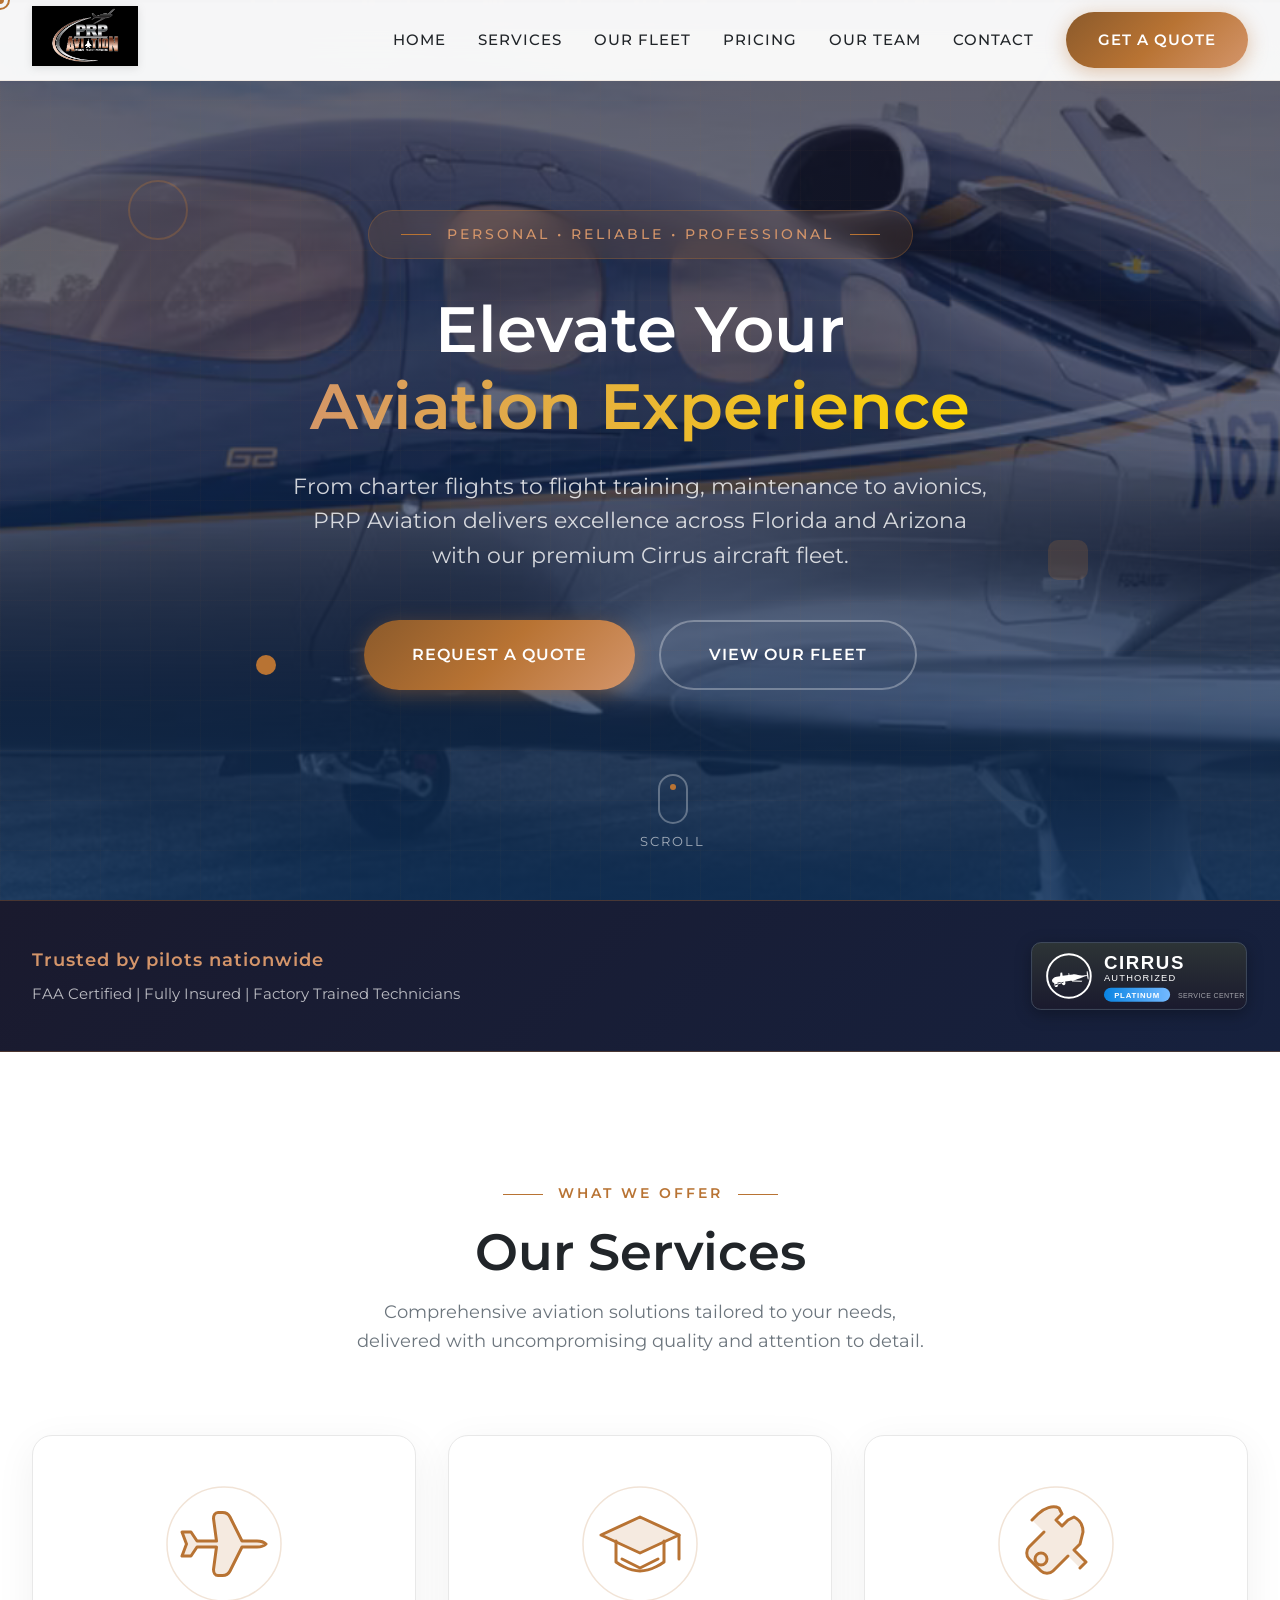
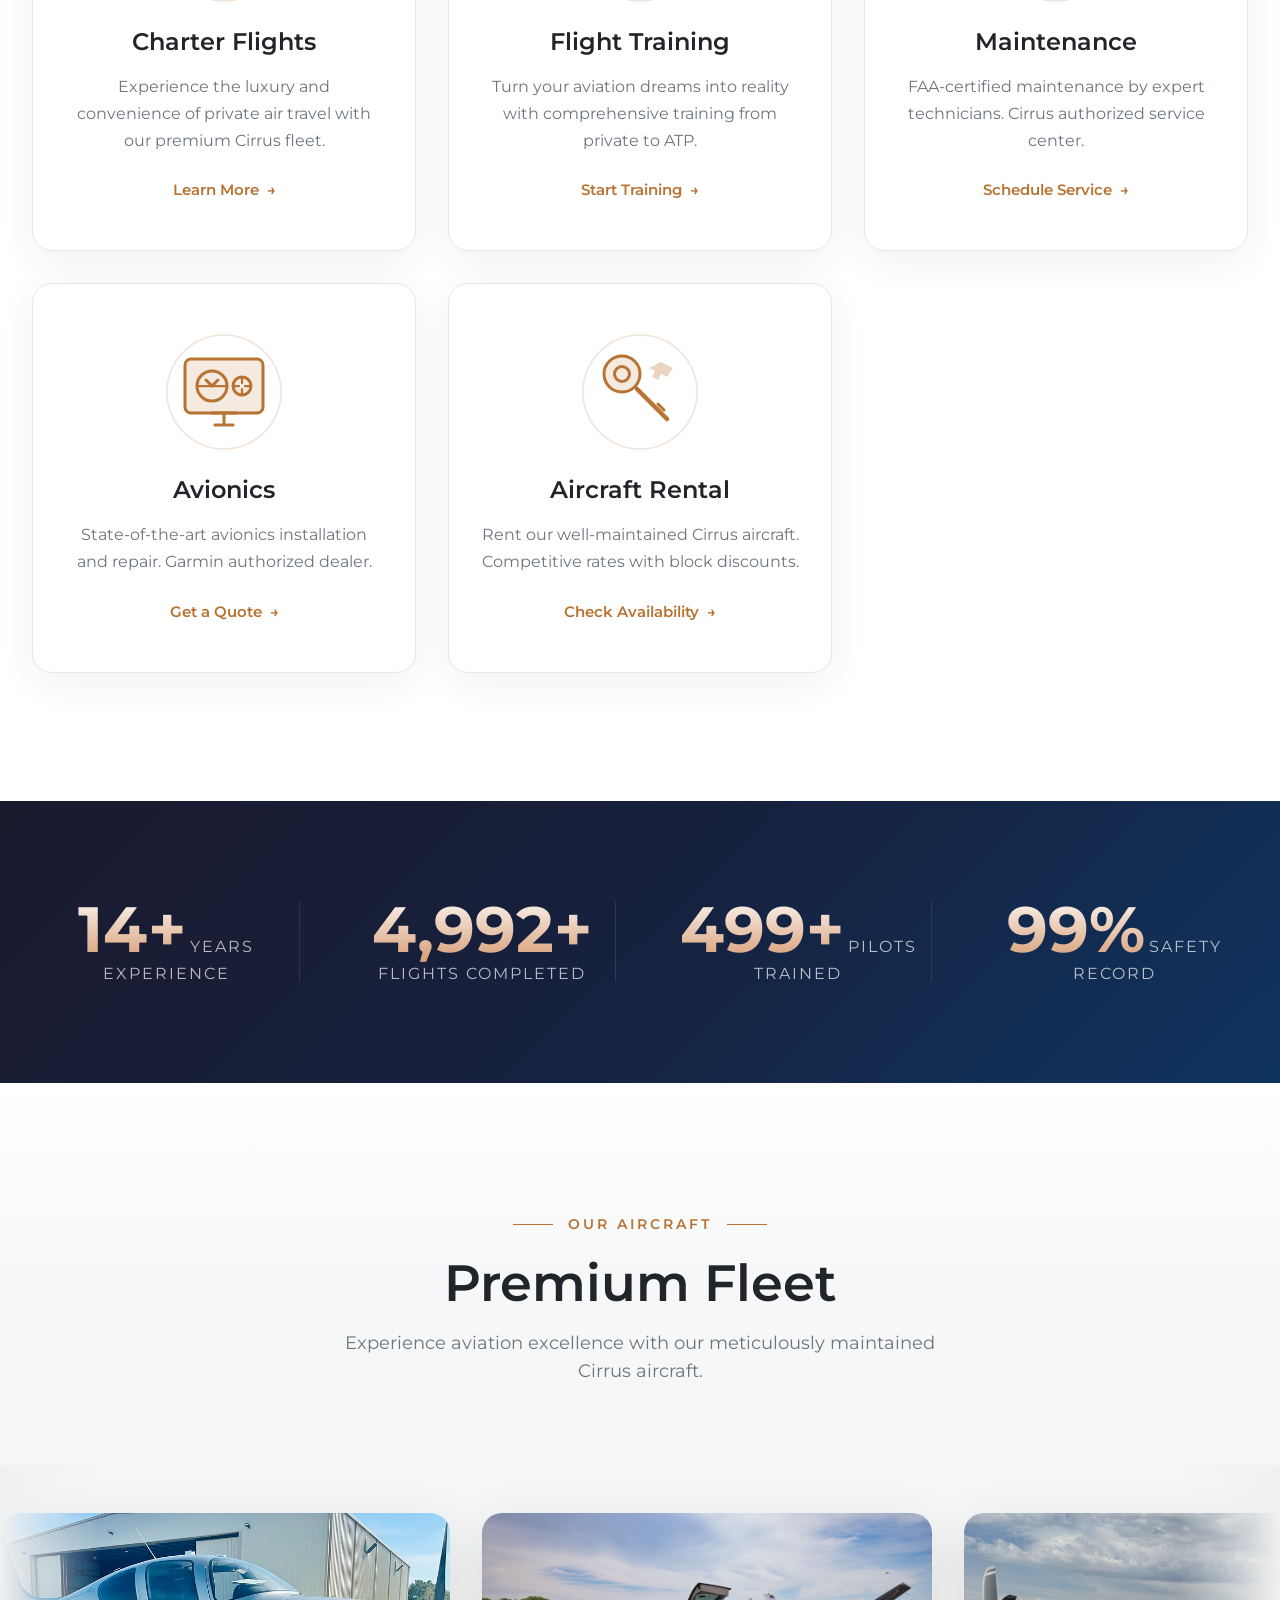
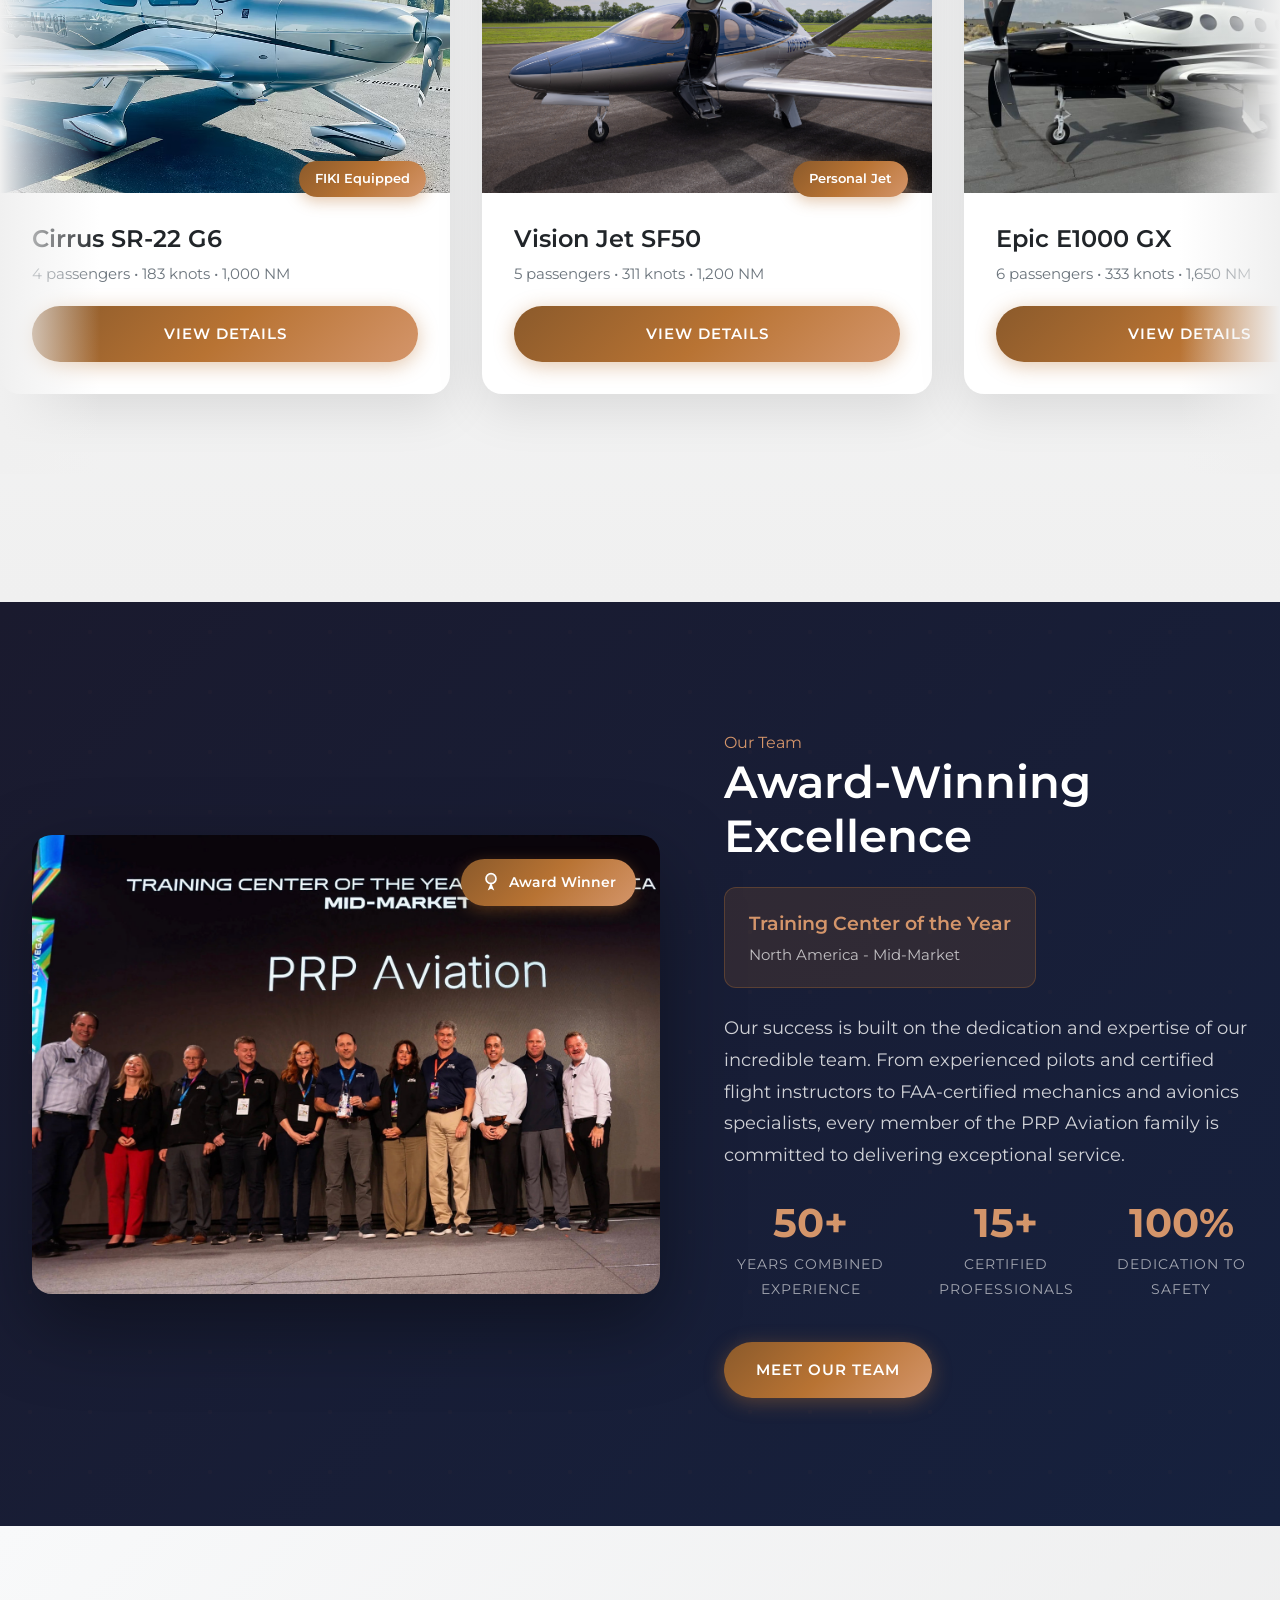
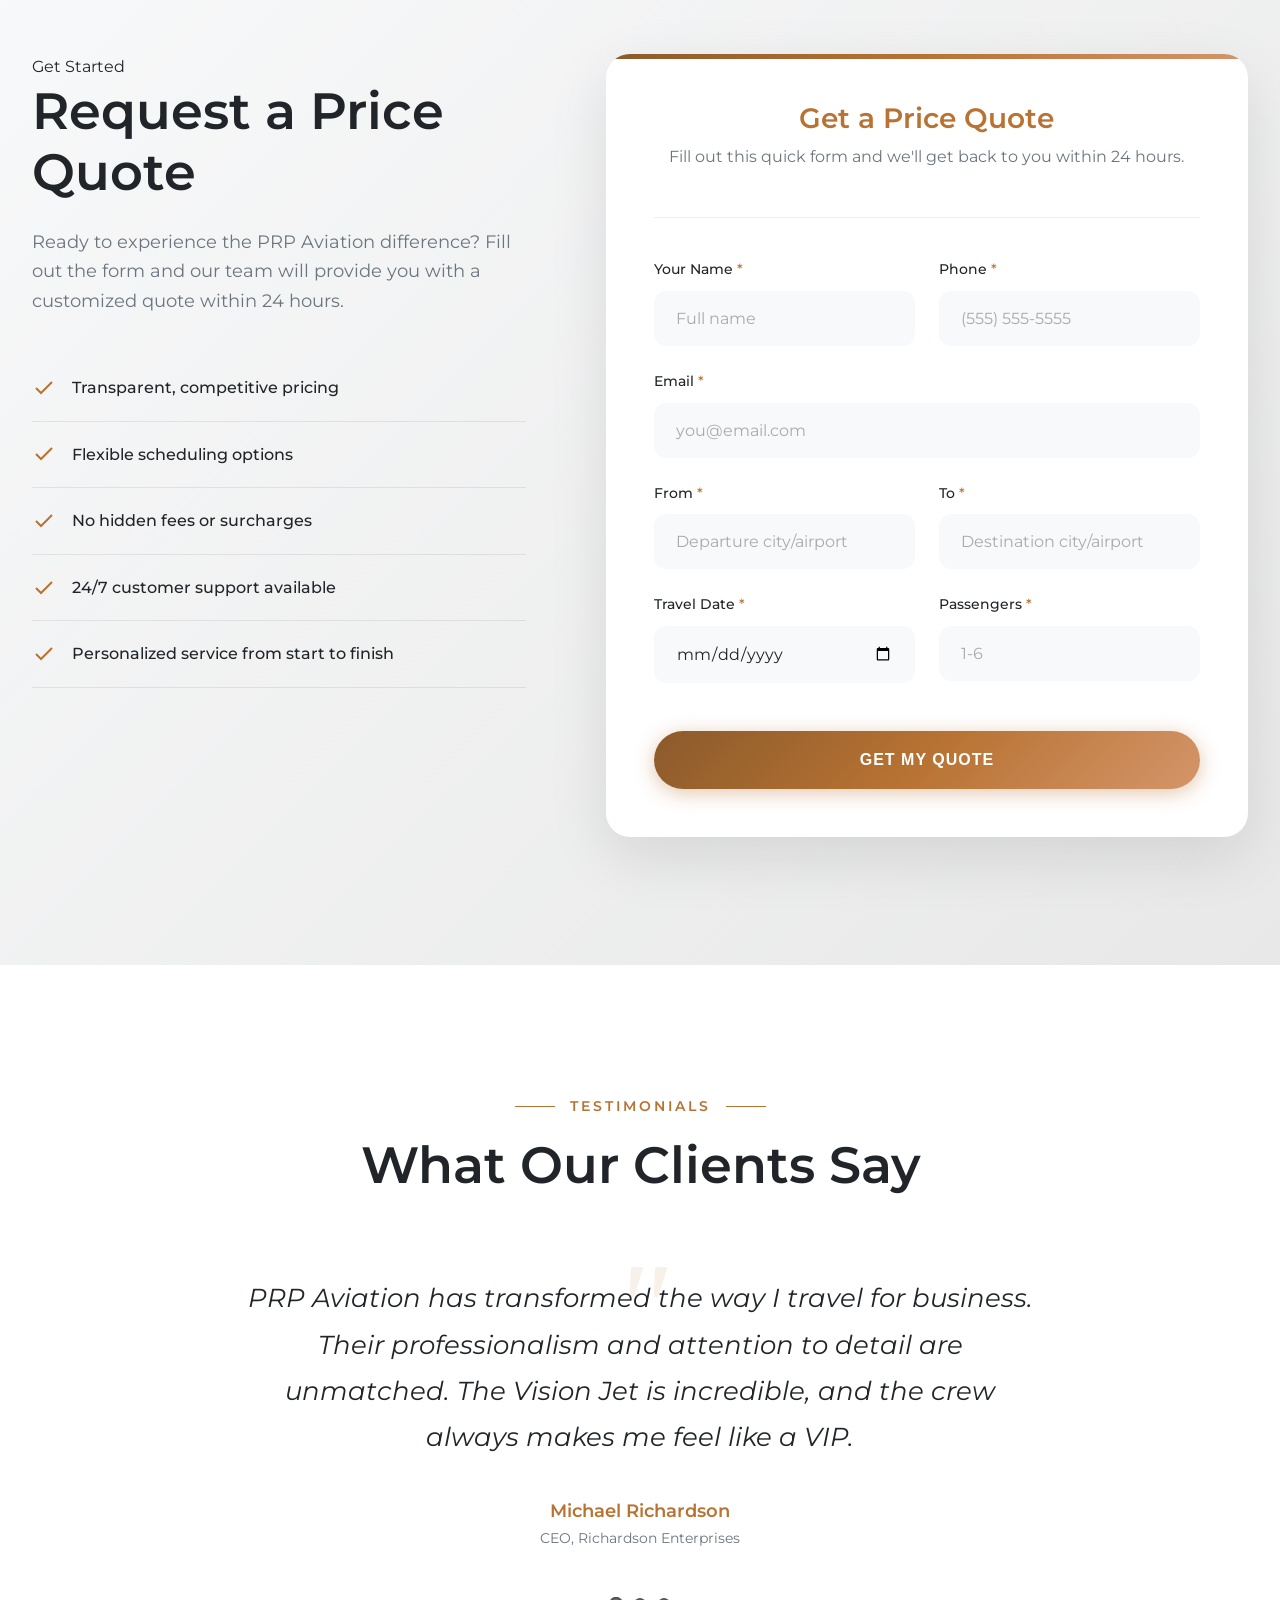
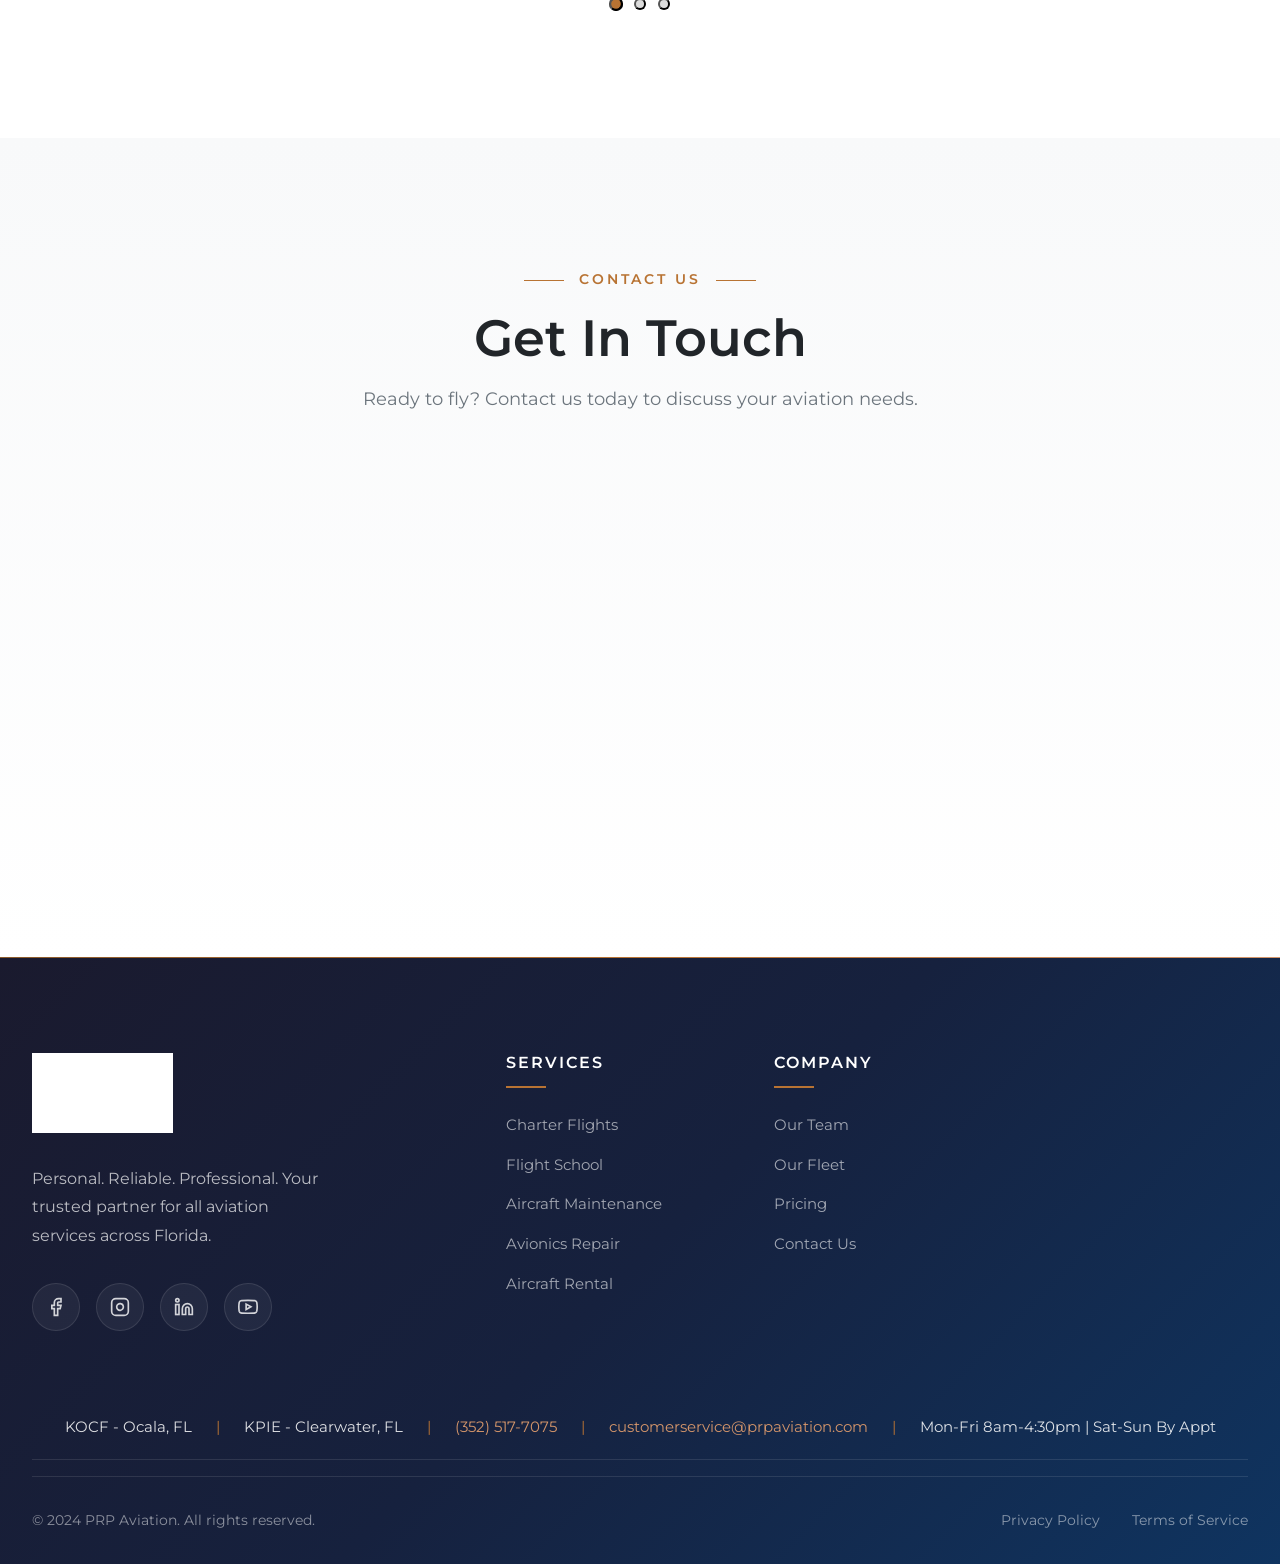
==== index.html @ d96c494c "Initial commit - PRP Aviation website Co-Authored-By: Claude Opus 4.5 <noreply@anthropic.com>" ====
<!DOCTYPE html>
<html lang="en">
<head>
    <meta charset="UTF-8">
    <meta name="viewport" content="width=device-width, initial-scale=1.0">
    <meta name="description" content="PRP Aviation - Personal, Reliable, Professional aviation services including charter flights, flight school, aircraft maintenance, avionics repair, and aircraft rental in Florida and Arizona.">
    <title>PRP Aviation | Personal. Reliable. Professional.</title>

    <!-- Google Fonts -->
    <link rel="preconnect" href="https://fonts.googleapis.com">
    <link rel="preconnect" href="https://fonts.gstatic.com" crossorigin>
    <link href="https://fonts.googleapis.com/css2?family=Montserrat:wght@300;400;500;600;700;800&display=swap" rel="stylesheet">

    <!-- Stylesheets -->
    <link rel="stylesheet" href="css/styles.css">
</head>
<body>
    <!-- Preloader -->
    <div class="preloader">
        <img src="images/prp-logo.png" alt="PRP Aviation" class="preloader-logo">
        <div class="preloader-bar"></div>
    </div>

    <!-- Navigation -->
    <nav class="navbar">
        <div class="nav-container">
            <a href="index.html" class="nav-logo">
                <img src="images/prp-logo.png" alt="PRP Aviation">
            </a>

            <ul class="nav-menu">
                <li><a href="index.html" class="nav-link">Home</a></li>
                <li class="nav-dropdown">
                    <a href="#" class="nav-link">Services</a>
                    <div class="dropdown-menu">
                        <a href="pages/charter.html">Charter Flights</a>
                        <a href="pages/flight-school.html">Flight School</a>
                        <a href="pages/maintenance.html">Aircraft Maintenance</a>
                        <a href="pages/avionics.html">Avionics Repair</a>
                        <a href="pages/rental.html">Aircraft Rental</a>
                    </div>
                </li>
                <li><a href="pages/fleet.html" class="nav-link">Our Fleet</a></li>
                <li><a href="pages/pricing.html" class="nav-link">Pricing</a></li>
                <li><a href="pages/team.html" class="nav-link">Our Team</a></li>
                <li><a href="pages/contact.html" class="nav-link">Contact</a></li>
                <li><a href="#quote" class="btn btn-primary">Get a Quote</a></li>
            </ul>

            <div class="nav-toggle">
                <span></span>
                <span></span>
                <span></span>
            </div>
        </div>
    </nav>

    <!-- Hero Section -->
    <section class="hero">
        <!-- Video Background -->
        <div class="hero-video-container">
            <video class="hero-video" autoplay muted loop playsinline poster="images/hero-poster.jpg">
                <source src="images/hero-video.mp4" type="video/mp4">
            </video>
        </div>
        <div class="hero-overlay"></div>
        <div class="hero-grid"></div>

        <!-- Floating Elements -->
        <div class="hero-float hero-float-1"></div>
        <div class="hero-float hero-float-2"></div>
        <div class="hero-float hero-float-3"></div>

        <div class="hero-content">
            <span class="hero-tagline">Personal &bull; Reliable &bull; Professional</span>
            <h1>Elevate Your<br><span>Aviation Experience</span></h1>
            <p>From charter flights to flight training, maintenance to avionics, PRP Aviation delivers excellence across Florida and Arizona with our premium Cirrus aircraft fleet.</p>
            <div class="hero-buttons">
                <a href="#quote" class="btn btn-primary btn-large btn-magnetic">Request a Quote</a>
                <a href="pages/fleet.html" class="btn btn-secondary btn-large btn-magnetic">View Our Fleet</a>
            </div>
        </div>

        <div class="scroll-indicator">
            <a href="#services">
                <span></span>
                Scroll
            </a>
        </div>
    </section>

    <!-- Credentials Bar -->
    <section class="credentials">
        <div class="container">
            <div class="credentials-content">
                <div class="credentials-text">
                    <span>Trusted by pilots nationwide</span>
                    <p>FAA Certified | Fully Insured | Factory Trained Technicians</p>
                </div>
                <div class="credentials-badges">
                    <img src="images/cirrus-authorized-platinum.svg" alt="Cirrus Authorized Platinum Service Center" class="credential-badge">
                </div>
            </div>
        </div>
    </section>

    <!-- Services Section -->
    <section class="services" id="services">
        <div class="container">
            <div class="section-header reveal">
                <span class="subtitle">What We Offer</span>
                <h2>Our Services</h2>
                <p>Comprehensive aviation solutions tailored to your needs, delivered with uncompromising quality and attention to detail.</p>
            </div>

            <div class="services-grid">
                <!-- Charter Flights -->
                <a href="pages/charter.html" class="service-card reveal">
                    <div class="service-icon-wrap">
                        <svg viewBox="0 0 80 80" fill="none" xmlns="http://www.w3.org/2000/svg">
                            <circle cx="40" cy="40" r="38" stroke="currentColor" stroke-width="1" opacity="0.2"/>
                            <path d="M62 38H52L44 22C43 20 41 19 39 19H36C34 19 33 21 33 23L35 38H22L18 32H12L15 40L12 48H18L22 42H35L33 57C33 59 34 61 36 61H39C41 61 43 60 44 58L52 42H62C66 42 68 40 68 40C68 40 66 38 62 38Z" fill="currentColor" opacity="0.15"/>
                            <path d="M62 38H52L44 22C43 20 41 19 39 19H36C34 19 33 21 33 23L35 38H22L18 32H12L15 40L12 48H18L22 42H35L33 57C33 59 34 61 36 61H39C41 61 43 60 44 58L52 42H62C66 42 68 40 68 40C68 40 66 38 62 38Z" stroke="currentColor" stroke-width="2" stroke-linecap="round" stroke-linejoin="round"/>
                        </svg>
                    </div>
                    <h3>Charter Flights</h3>
                    <p>Experience the luxury and convenience of private air travel with our premium Cirrus fleet.</p>
                    <span class="service-link">Learn More <span class="arrow">&rarr;</span></span>
                </a>

                <!-- Flight Training -->
                <a href="pages/flight-school.html" class="service-card reveal">
                    <div class="service-icon-wrap">
                        <svg viewBox="0 0 80 80" fill="none" xmlns="http://www.w3.org/2000/svg">
                            <circle cx="40" cy="40" r="38" stroke="currentColor" stroke-width="1" opacity="0.2"/>
                            <!-- Graduation cap -->
                            <path d="M40 22L14 34L40 46L66 34L40 22Z" fill="currentColor" opacity="0.15"/>
                            <path d="M40 22L14 34L40 46L66 34L40 22Z" stroke="currentColor" stroke-width="2" stroke-linejoin="round"/>
                            <path d="M24 38V52C24 52 32 58 40 58C48 58 56 52 56 52V38" stroke="currentColor" stroke-width="2" stroke-linecap="round" stroke-linejoin="round"/>
                            <path d="M66 34V50" stroke="currentColor" stroke-width="2" stroke-linecap="round"/>
                            <!-- Wings -->
                            <path d="M28 50L40 56L52 50" stroke="currentColor" stroke-width="2" stroke-linecap="round" stroke-linejoin="round"/>
                        </svg>
                    </div>
                    <h3>Flight Training</h3>
                    <p>Turn your aviation dreams into reality with comprehensive training from private to ATP.</p>
                    <span class="service-link">Start Training <span class="arrow">&rarr;</span></span>
                </a>

                <!-- Aircraft Maintenance -->
                <a href="pages/maintenance.html" class="service-card reveal">
                    <div class="service-icon-wrap">
                        <svg viewBox="0 0 80 80" fill="none" xmlns="http://www.w3.org/2000/svg">
                            <circle cx="40" cy="40" r="38" stroke="currentColor" stroke-width="1" opacity="0.2"/>
                            <!-- Wrench -->
                            <path d="M24 24L32 32M32 32L28 36L22 42C20 44 20 48 22 50L30 58C32 60 36 60 38 58L44 52L48 48L56 56L60 52L52 44L56 40L58 32C58 28 56 24 52 22L48 24L44 28L40 24L44 20L42 16C38 14 32 16 28 20L24 24Z" fill="currentColor" opacity="0.15"/>
                            <path d="M56 56L60 52L52 44L56 40L58 32C58 28 56 24 52 22L48 24L44 28L40 24L44 20L42 16C38 14 32 16 28 20L24 24" stroke="currentColor" stroke-width="2" stroke-linecap="round" stroke-linejoin="round"/>
                            <path d="M32 32L28 36L22 42C20 44 20 48 22 50L30 58C32 60 36 60 38 58L44 52L48 48" stroke="currentColor" stroke-width="2" stroke-linecap="round" stroke-linejoin="round"/>
                            <circle cx="30" cy="50" r="4" stroke="currentColor" stroke-width="2"/>
                        </svg>
                    </div>
                    <h3>Maintenance</h3>
                    <p>FAA-certified maintenance by expert technicians. Cirrus authorized service center.</p>
                    <span class="service-link">Schedule Service <span class="arrow">&rarr;</span></span>
                </a>

                <!-- Avionics -->
                <a href="pages/avionics.html" class="service-card reveal">
                    <div class="service-icon-wrap">
                        <svg viewBox="0 0 80 80" fill="none" xmlns="http://www.w3.org/2000/svg">
                            <circle cx="40" cy="40" r="38" stroke="currentColor" stroke-width="1" opacity="0.2"/>
                            <!-- Monitor/Display -->
                            <rect x="14" y="18" width="52" height="36" rx="4" fill="currentColor" opacity="0.15"/>
                            <rect x="14" y="18" width="52" height="36" rx="4" stroke="currentColor" stroke-width="2"/>
                            <!-- Screen content - attitude indicator -->
                            <circle cx="32" cy="36" r="10" stroke="currentColor" stroke-width="2"/>
                            <path d="M22 36H42" stroke="currentColor" stroke-width="1.5"/>
                            <path d="M28 32L32 36L36 32" stroke="currentColor" stroke-width="2" stroke-linecap="round" stroke-linejoin="round"/>
                            <!-- HSI -->
                            <circle cx="52" cy="36" r="6" stroke="currentColor" stroke-width="2"/>
                            <path d="M52 30V34M52 38V42M46 36H50M54 36H58" stroke="currentColor" stroke-width="1.5" stroke-linecap="round"/>
                            <!-- Stand -->
                            <path d="M32 54H48" stroke="currentColor" stroke-width="2" stroke-linecap="round"/>
                            <path d="M40 54V62H34M40 62H46" stroke="currentColor" stroke-width="2" stroke-linecap="round" stroke-linejoin="round"/>
                        </svg>
                    </div>
                    <h3>Avionics</h3>
                    <p>State-of-the-art avionics installation and repair. Garmin authorized dealer.</p>
                    <span class="service-link">Get a Quote <span class="arrow">&rarr;</span></span>
                </a>

                <!-- Aircraft Rental -->
                <a href="pages/rental.html" class="service-card reveal">
                    <div class="service-icon-wrap">
                        <svg viewBox="0 0 80 80" fill="none" xmlns="http://www.w3.org/2000/svg">
                            <circle cx="40" cy="40" r="38" stroke="currentColor" stroke-width="1" opacity="0.2"/>
                            <!-- Key -->
                            <circle cx="28" cy="28" r="12" fill="currentColor" opacity="0.15"/>
                            <circle cx="28" cy="28" r="12" stroke="currentColor" stroke-width="2"/>
                            <circle cx="28" cy="28" r="5" stroke="currentColor" stroke-width="2"/>
                            <path d="M38 38L58 58" stroke="currentColor" stroke-width="3" stroke-linecap="round"/>
                            <path d="M48 48L52 52M52 48L56 52" stroke="currentColor" stroke-width="2" stroke-linecap="round"/>
                            <!-- Small plane silhouette -->
                            <path d="M54 20L62 24L58 30L54 28L52 32L48 30L50 26L46 24L54 20Z" fill="currentColor" opacity="0.3"/>
                        </svg>
                    </div>
                    <h3>Aircraft Rental</h3>
                    <p>Rent our well-maintained Cirrus aircraft. Competitive rates with block discounts.</p>
                    <span class="service-link">Check Availability <span class="arrow">&rarr;</span></span>
                </a>
            </div>
        </div>
    </section>

    <!-- Stats Section -->
    <section class="stats">
        <div class="container">
            <div class="stats-grid">
                <div class="stat-item reveal">
                    <span class="stat-number" data-target="15" data-suffix="+">0+</span>
                    <span class="stat-label">Years Experience</span>
                </div>
                <div class="stat-item reveal">
                    <span class="stat-number" data-target="5000" data-suffix="+">0+</span>
                    <span class="stat-label">Flights Completed</span>
                </div>
                <div class="stat-item reveal">
                    <span class="stat-number" data-target="500" data-suffix="+">0+</span>
                    <span class="stat-label">Pilots Trained</span>
                </div>
                <div class="stat-item reveal">
                    <span class="stat-number" data-target="100" data-suffix="%">0%</span>
                    <span class="stat-label">Safety Record</span>
                </div>
            </div>
        </div>
    </section>

    <!-- Fleet Preview Section -->
    <section class="fleet" id="fleet-preview">
        <div class="container">
            <div class="section-header reveal">
                <span class="subtitle">Our Aircraft</span>
                <h2>Premium Fleet</h2>
                <p>Experience aviation excellence with our meticulously maintained Cirrus aircraft.</p>
            </div>
        </div>

        <!-- Rolling Fleet Carousel -->
        <div class="fleet-carousel">
            <div class="fleet-track">
                <!-- Card 1: SR-22 G6 -->
                <div class="carousel-card">
                    <img src="images/sr22-g6.png" alt="Cirrus SR-22 G6">
                    <div class="carousel-card-content">
                        <span class="carousel-badge">FIKI Equipped</span>
                        <h3>Cirrus SR-22 G6</h3>
                        <p>4 passengers • 183 knots • 1,000 NM</p>
                        <a href="pages/fleet.html#sr22" class="btn btn-primary">View Details</a>
                    </div>
                </div>

                <!-- Card 2: Vision Jet -->
                <div class="carousel-card">
                    <img src="images/vision-jet.jpg" alt="Cirrus Vision Jet SF50">
                    <div class="carousel-card-content">
                        <span class="carousel-badge">Personal Jet</span>
                        <h3>Vision Jet SF50</h3>
                        <p>5 passengers • 311 knots • 1,200 NM</p>
                        <a href="pages/fleet.html#visionjet" class="btn btn-primary">View Details</a>
                    </div>
                </div>

                <!-- Card 3: Epic E1000 -->
                <div class="carousel-card">
                    <img src="images/epic-e1000.jpg" alt="Epic E1000 GX">
                    <div class="carousel-card-content">
                        <span class="carousel-badge">Turboprop</span>
                        <h3>Epic E1000 GX</h3>
                        <p>6 passengers • 333 knots • 1,650 NM</p>
                        <a href="pages/fleet.html#epic" class="btn btn-primary">View Details</a>
                    </div>
                </div>

                <!-- Duplicates for seamless loop -->
                <div class="carousel-card">
                    <img src="images/sr22-g6.png" alt="Cirrus SR-22 G6">
                    <div class="carousel-card-content">
                        <span class="carousel-badge">FIKI Equipped</span>
                        <h3>Cirrus SR-22 G6</h3>
                        <p>4 passengers • 183 knots • 1,000 NM</p>
                        <a href="pages/fleet.html#sr22" class="btn btn-primary">View Details</a>
                    </div>
                </div>

                <div class="carousel-card">
                    <img src="images/vision-jet.jpg" alt="Cirrus Vision Jet SF50">
                    <div class="carousel-card-content">
                        <span class="carousel-badge">Personal Jet</span>
                        <h3>Vision Jet SF50</h3>
                        <p>5 passengers • 311 knots • 1,200 NM</p>
                        <a href="pages/fleet.html#visionjet" class="btn btn-primary">View Details</a>
                    </div>
                </div>

                <div class="carousel-card">
                    <img src="images/epic-e1000.jpg" alt="Epic E1000 GX">
                    <div class="carousel-card-content">
                        <span class="carousel-badge">Turboprop</span>
                        <h3>Epic E1000 GX</h3>
                        <p>6 passengers • 333 knots • 1,650 NM</p>
                        <a href="pages/fleet.html#epic" class="btn btn-primary">View Details</a>
                    </div>
                </div>
            </div>
        </div>
    </section>

    <!-- Team Section -->
    <section class="team-highlight">
        <div class="container">
            <div class="team-highlight-content">
                <div class="team-highlight-image reveal">
                    <img src="images/team-award.png" alt="PRP Aviation Team - Training Center of the Year Award">
                    <div class="award-badge">
                        <svg viewBox="0 0 24 24" fill="none" stroke="currentColor" stroke-width="2">
                            <path d="M12 15l-2 5l2-1l2 1l-2-5z"/>
                            <circle cx="12" cy="8" r="6"/>
                        </svg>
                        <span>Award Winner</span>
                    </div>
                </div>
                <div class="team-highlight-info reveal">
                    <span class="subtitle">Our Team</span>
                    <h2>Award-Winning Excellence</h2>
                    <div class="award-title">
                        <span class="award-label">Training Center of the Year</span>
                        <span class="award-region">North America - Mid-Market</span>
                    </div>
                    <p>Our success is built on the dedication and expertise of our incredible team. From experienced pilots and certified flight instructors to FAA-certified mechanics and avionics specialists, every member of the PRP Aviation family is committed to delivering exceptional service.</p>
                    <ul class="team-stats">
                        <li>
                            <strong>50+</strong>
                            <span>Years Combined Experience</span>
                        </li>
                        <li>
                            <strong>15+</strong>
                            <span>Certified Professionals</span>
                        </li>
                        <li>
                            <strong>100%</strong>
                            <span>Dedication to Safety</span>
                        </li>
                    </ul>
                    <a href="pages/team.html" class="btn btn-primary">Meet Our Team</a>
                </div>
            </div>
        </div>
    </section>

    <!-- Quote Form Section -->
    <section class="quote-section" id="quote">
        <div class="container">
            <div class="quote-container">
                <div class="quote-info reveal-left">
                    <span class="subtitle">Get Started</span>
                    <h2>Request a Price Quote</h2>
                    <p>Ready to experience the PRP Aviation difference? Fill out the form and our team will provide you with a customized quote within 24 hours.</p>

                    <ul class="quote-features">
                        <li>
                            <svg xmlns="http://www.w3.org/2000/svg" viewBox="0 0 24 24" fill="none" stroke="currentColor" stroke-width="2">
                                <polyline points="20 6 9 17 4 12"></polyline>
                            </svg>
                            Transparent, competitive pricing
                        </li>
                        <li>
                            <svg xmlns="http://www.w3.org/2000/svg" viewBox="0 0 24 24" fill="none" stroke="currentColor" stroke-width="2">
                                <polyline points="20 6 9 17 4 12"></polyline>
                            </svg>
                            Flexible scheduling options
                        </li>
                        <li>
                            <svg xmlns="http://www.w3.org/2000/svg" viewBox="0 0 24 24" fill="none" stroke="currentColor" stroke-width="2">
                                <polyline points="20 6 9 17 4 12"></polyline>
                            </svg>
                            No hidden fees or surcharges
                        </li>
                        <li>
                            <svg xmlns="http://www.w3.org/2000/svg" viewBox="0 0 24 24" fill="none" stroke="currentColor" stroke-width="2">
                                <polyline points="20 6 9 17 4 12"></polyline>
                            </svg>
                            24/7 customer support available
                        </li>
                        <li>
                            <svg xmlns="http://www.w3.org/2000/svg" viewBox="0 0 24 24" fill="none" stroke="currentColor" stroke-width="2">
                                <polyline points="20 6 9 17 4 12"></polyline>
                            </svg>
                            Personalized service from start to finish
                        </li>
                    </ul>
                </div>

                <form class="quote-form reveal-right" id="quote-form">
                    <div class="form-header">
                        <h3>Get a Price Quote</h3>
                        <p>Fill out this quick form and we'll get back to you within 24 hours.</p>
                    </div>

                    <div class="form-row">
                        <div class="form-group">
                            <label for="name">Your Name <span class="required">*</span></label>
                            <input type="text" id="name" name="name" placeholder="Full name" required>
                        </div>
                        <div class="form-group">
                            <label for="phone">Phone <span class="required">*</span></label>
                            <input type="tel" id="phone" name="phone" placeholder="(555) 555-5555" required>
                        </div>
                    </div>

                    <div class="form-group">
                        <label for="email">Email <span class="required">*</span></label>
                        <input type="email" id="email" name="email" placeholder="you@email.com" required>
                    </div>

                    <div class="form-row">
                        <div class="form-group">
                            <label for="from">From <span class="required">*</span></label>
                            <input type="text" id="from" name="from" placeholder="Departure city/airport" required>
                        </div>
                        <div class="form-group">
                            <label for="to">To <span class="required">*</span></label>
                            <input type="text" id="to" name="to" placeholder="Destination city/airport" required>
                        </div>
                    </div>

                    <div class="form-row">
                        <div class="form-group">
                            <label for="depart-date">Travel Date <span class="required">*</span></label>
                            <input type="date" id="depart-date" name="departDate" required>
                        </div>
                        <div class="form-group">
                            <label for="passengers">Passengers <span class="required">*</span></label>
                            <input type="number" id="passengers" name="passengers" min="1" max="6" placeholder="1-6" required>
                        </div>
                    </div>

                    <div class="form-submit">
                        <button type="submit" class="btn btn-primary btn-large">Get My Quote</button>
                    </div>
                </form>
            </div>
        </div>
    </section>

    <!-- Testimonials Section -->
    <section class="testimonials">
        <div class="container">
            <div class="section-header reveal">
                <span class="subtitle">Testimonials</span>
                <h2>What Our Clients Say</h2>
            </div>

            <div class="testimonial-slider reveal">
                <div class="testimonial">
                    <p class="testimonial-text">PRP Aviation has transformed the way I travel for business. Their professionalism and attention to detail are unmatched. The Vision Jet is incredible, and the crew always makes me feel like a VIP.</p>
                    <div class="testimonial-author">
                        <div class="author-info">
                            <h4>Michael Richardson</h4>
                            <span>CEO, Richardson Enterprises</span>
                        </div>
                    </div>
                </div>
                <div class="testimonial" style="display: none;">
                    <p class="testimonial-text">I completed my private pilot training with PRP and couldn't be happier. The instructors are patient, knowledgeable, and truly passionate about aviation. Highly recommend!</p>
                    <div class="testimonial-author">
                        <div class="author-info">
                            <h4>Sarah Chen</h4>
                            <span>Private Pilot</span>
                        </div>
                    </div>
                </div>
                <div class="testimonial" style="display: none;">
                    <p class="testimonial-text">The maintenance team at PRP is exceptional. They keep my SR-22 in perfect condition and are always available when I need them. Trust them completely with my aircraft.</p>
                    <div class="testimonial-author">
                        <div class="author-info">
                            <h4>David Martinez</h4>
                            <span>Aircraft Owner</span>
                        </div>
                    </div>
                </div>
            </div>
        </div>
    </section>

    <!-- Contact Section -->
    <section class="contact" id="contact">
        <div class="container">
            <div class="section-header reveal">
                <span class="subtitle">Contact Us</span>
                <h2>Get In Touch</h2>
                <p>Ready to fly? Contact us today to discuss your aviation needs.</p>
            </div>

            <div class="contact-grid">
                <div class="contact-card">
                    <div class="contact-icon">
                        <svg xmlns="http://www.w3.org/2000/svg" viewBox="0 0 24 24" fill="none" stroke="currentColor" stroke-width="2">
                            <path d="M21 10c0 7-9 13-9 13s-9-6-9-13a9 9 0 0 1 18 0z"></path>
                            <circle cx="12" cy="10" r="3"></circle>
                        </svg>
                    </div>
                    <h3>Florida - Southeast USA</h3>
                    <p>Our flagship location serving Florida and the Southeast region.</p>
                    <a href="tel:+1234567890">(123) 456-7890</a>
                </div>

                <div class="contact-card">
                    <div class="contact-icon">
                        <svg xmlns="http://www.w3.org/2000/svg" viewBox="0 0 24 24" fill="none" stroke="currentColor" stroke-width="2">
                            <path d="M21 10c0 7-9 13-9 13s-9-6-9-13a9 9 0 0 1 18 0z"></path>
                            <circle cx="12" cy="10" r="3"></circle>
                        </svg>
                    </div>
                    <h3>Arizona - Southwest USA</h3>
                    <p>Serving Arizona and the Southwest with the same excellence.</p>
                    <a href="tel:+1234567891">(123) 456-7891</a>
                </div>

                <div class="contact-card">
                    <div class="contact-icon">
                        <svg xmlns="http://www.w3.org/2000/svg" viewBox="0 0 24 24" fill="none" stroke="currentColor" stroke-width="2">
                            <path d="M4 4h16c1.1 0 2 .9 2 2v12c0 1.1-.9 2-2 2H4c-1.1 0-2-.9-2-2V6c0-1.1.9-2 2-2z"></path>
                            <polyline points="22,6 12,13 2,6"></polyline>
                        </svg>
                    </div>
                    <h3>Email Us</h3>
                    <p>Send us a message anytime.</p>
                    <a href="mailto:info@prpaviation.com">info@prpaviation.com</a>
                </div>
            </div>
        </div>
    </section>

    <!-- Footer -->
    <footer class="footer">
        <div class="container">
            <div class="footer-grid">
                <div class="footer-brand">
                    <img src="images/prp-logo.png" alt="PRP Aviation">
                    <p>Personal. Reliable. Professional. Your trusted partner for all aviation services across Florida.</p>
                    <div class="footer-social">
                        <a href="#" aria-label="Facebook">
                            <svg xmlns="http://www.w3.org/2000/svg" viewBox="0 0 24 24" fill="none" stroke="currentColor" stroke-width="2">
                                <path d="M18 2h-3a5 5 0 0 0-5 5v3H7v4h3v8h4v-8h3l1-4h-4V7a1 1 0 0 1 1-1h3z"></path>
                            </svg>
                        </a>
                        <a href="#" aria-label="Instagram">
                            <svg xmlns="http://www.w3.org/2000/svg" viewBox="0 0 24 24" fill="none" stroke="currentColor" stroke-width="2">
                                <rect x="2" y="2" width="20" height="20" rx="5"></rect>
                                <path d="M16 11.37A4 4 0 1 1 12.63 8 4 4 0 0 1 16 11.37z"></path>
                                <line x1="17.5" y1="6.5" x2="17.51" y2="6.5"></line>
                            </svg>
                        </a>
                        <a href="#" aria-label="LinkedIn">
                            <svg xmlns="http://www.w3.org/2000/svg" viewBox="0 0 24 24" fill="none" stroke="currentColor" stroke-width="2">
                                <path d="M16 8a6 6 0 0 1 6 6v7h-4v-7a2 2 0 0 0-2-2 2 2 0 0 0-2 2v7h-4v-7a6 6 0 0 1 6-6z"></path>
                                <rect x="2" y="9" width="4" height="12"></rect>
                                <circle cx="4" cy="4" r="2"></circle>
                            </svg>
                        </a>
                        <a href="#" aria-label="YouTube">
                            <svg xmlns="http://www.w3.org/2000/svg" viewBox="0 0 24 24" fill="none" stroke="currentColor" stroke-width="2">
                                <path d="M22.54 6.42a2.78 2.78 0 0 0-1.94-2C18.88 4 12 4 12 4s-6.88 0-8.6.46a2.78 2.78 0 0 0-1.94 2A29 29 0 0 0 1 11.75a29 29 0 0 0 .46 5.33A2.78 2.78 0 0 0 3.4 19c1.72.46 8.6.46 8.6.46s6.88 0 8.6-.46a2.78 2.78 0 0 0 1.94-2 29 29 0 0 0 .46-5.25 29 29 0 0 0-.46-5.33z"></path>
                                <polygon points="9.75 15.02 15.5 11.75 9.75 8.48 9.75 15.02"></polygon>
                            </svg>
                        </a>
                    </div>
                </div>

                <div class="footer-links">
                    <h4>Services</h4>
                    <ul>
                        <li><a href="pages/charter.html">Charter Flights</a></li>
                        <li><a href="pages/flight-school.html">Flight School</a></li>
                        <li><a href="pages/maintenance.html">Aircraft Maintenance</a></li>
                        <li><a href="pages/avionics.html">Avionics Repair</a></li>
                        <li><a href="pages/rental.html">Aircraft Rental</a></li>
                    </ul>
                </div>

                <div class="footer-links">
                    <h4>Company</h4>
                    <ul>
                        <li><a href="pages/team.html">Our Team</a></li>
                        <li><a href="pages/fleet.html">Our Fleet</a></li>
                        <li><a href="pages/pricing.html">Pricing</a></li>
                        <li><a href="pages/contact.html">Contact Us</a></li>
                    </ul>
                </div>
            </div>

            <div class="footer-info-bar">
                <span>KOCF - Ocala, FL</span>
                <span class="divider">|</span>
                <span>KPIE - Clearwater, FL</span>
                <span class="divider">|</span>
                <span><a href="tel:+13525177075">(352) 517-7075</a></span>
                <span class="divider">|</span>
                <span><a href="mailto:customerservice@prpaviation.com">customerservice@prpaviation.com</a></span>
                <span class="divider">|</span>
                <span>Mon-Fri 8am-4:30pm | Sat-Sun By Appt</span>
            </div>

            <div class="footer-bottom">
                <p>&copy; 2024 PRP Aviation. All rights reserved.</p>
                <div class="footer-bottom-links">
                    <a href="#">Privacy Policy</a>
                    <a href="#">Terms of Service</a>
                </div>
            </div>
        </div>
    </footer>

    <script src="js/main.js"></script>
</body>
</html>
---- css/styles.css ----
/* PRP Aviation - Premium Animated Stylesheet */
/* Brand Colors with Dynamic Gradients */

:root {
    --black: #1a1a2e;
    --dark-blue: #16213e;
    --navy: #0f3460;
    --dark-gray: #f8f9fa;
    --silver: #495057;
    --silver-light: #212529;
    --copper: #b87333;
    --copper-light: #d4956a;
    --copper-dark: #8b5a2b;
    --gold: #ffd700;
    --white: #ffffff;
    --text-gray: #6c757d;
    --section-alt: #f4f4f4;

    /* Animated Gradients */
    --gradient-copper: linear-gradient(135deg, var(--copper-dark) 0%, var(--copper) 50%, var(--copper-light) 100%);
    --gradient-hero: linear-gradient(135deg, #1a1a2e 0%, #16213e 50%, #0f3460 100%);
    --gradient-shine: linear-gradient(90deg, transparent, rgba(255,255,255,0.4), transparent);
}

* {
    margin: 0;
    padding: 0;
    box-sizing: border-box;
}

html {
    scroll-behavior: smooth;
}

body {
    font-family: 'Montserrat', 'Segoe UI', Tahoma, Geneva, Verdana, sans-serif;
    background-color: var(--white);
    color: var(--silver-light);
    line-height: 1.6;
    overflow-x: hidden;
}

/* Scroll Progress Bar */
.scroll-progress {
    position: fixed;
    top: 0;
    left: 0;
    height: 3px;
    background: var(--gradient-copper);
    z-index: 9999;
    transition: width 0.1s ease;
}

/* Animated Background Particles */
.particles {
    position: absolute;
    top: 0;
    left: 0;
    width: 100%;
    height: 100%;
    overflow: hidden;
    z-index: 1;
}

.particle {
    position: absolute;
    width: 4px;
    height: 4px;
    background: var(--copper);
    border-radius: 50%;
    opacity: 0.3;
    animation: float-particle 15s infinite;
}

@keyframes float-particle {
    0%, 100% {
        transform: translateY(100vh) rotate(0deg);
        opacity: 0;
    }
    10% {
        opacity: 0.3;
    }
    90% {
        opacity: 0.3;
    }
    100% {
        transform: translateY(-100vh) rotate(720deg);
        opacity: 0;
    }
}

/* Preloader */
.preloader {
    position: fixed;
    top: 0;
    left: 0;
    width: 100%;
    height: 100%;
    background: var(--gradient-hero);
    z-index: 99999;
    display: flex;
    align-items: center;
    justify-content: center;
    flex-direction: column;
    transition: opacity 0.5s ease, visibility 0.5s ease;
}

.preloader.hidden {
    opacity: 0;
    visibility: hidden;
}

.preloader-logo {
    width: 150px;
    animation: pulse-logo 1.5s ease-in-out infinite;
}

.preloader-bar {
    width: 200px;
    height: 3px;
    background: rgba(255,255,255,0.2);
    border-radius: 3px;
    margin-top: 2rem;
    overflow: hidden;
}

.preloader-bar::after {
    content: '';
    display: block;
    width: 50%;
    height: 100%;
    background: var(--gradient-copper);
    animation: loading-bar 1s ease-in-out infinite;
}

@keyframes pulse-logo {
    0%, 100% { transform: scale(1); opacity: 1; }
    50% { transform: scale(1.05); opacity: 0.8; }
}

@keyframes loading-bar {
    0% { transform: translateX(-100%); }
    100% { transform: translateX(300%); }
}

/* Typography with Animations */
h1, h2, h3, h4, h5, h6 {
    font-weight: 600;
    line-height: 1.2;
    margin-bottom: 1rem;
}

h1 {
    font-size: clamp(2.5rem, 5vw, 4.5rem);
}

h2 {
    font-size: clamp(2rem, 4vw, 3.5rem);
    color: var(--silver-light);
}

h3 {
    font-size: clamp(1.5rem, 3vw, 2rem);
    color: var(--copper);
}

/* Animated Gradient Text */
.gradient-text {
    background: linear-gradient(90deg, var(--copper-dark), var(--copper), var(--gold), var(--copper), var(--copper-dark));
    background-size: 200% auto;
    -webkit-background-clip: text;
    -webkit-text-fill-color: transparent;
    background-clip: text;
    animation: gradient-shift 3s ease infinite;
}

@keyframes gradient-shift {
    0% { background-position: 0% center; }
    100% { background-position: 200% center; }
}

/* Glowing Text Effect */
.glow-text {
    text-shadow: 0 0 10px rgba(184, 115, 51, 0.5),
                 0 0 20px rgba(184, 115, 51, 0.3),
                 0 0 30px rgba(184, 115, 51, 0.2);
}

p {
    margin-bottom: 1rem;
    color: var(--text-gray);
}

a {
    color: var(--copper);
    text-decoration: none;
    transition: all 0.3s ease;
}

a:hover {
    color: var(--copper-dark);
}

.container {
    max-width: 1400px;
    margin: 0 auto;
    padding: 0 2rem;
}

/* ==================== NAVIGATION ==================== */
.navbar {
    position: fixed;
    top: 0;
    left: 0;
    right: 0;
    z-index: 1000;
    background: rgba(255, 255, 255, 0.95);
    backdrop-filter: blur(20px);
    border-bottom: 1px solid rgba(184, 115, 51, 0.1);
    transition: all 0.4s cubic-bezier(0.4, 0, 0.2, 1);
}

.navbar.scrolled {
    background: rgba(255, 255, 255, 0.98);
    box-shadow: 0 10px 40px rgba(0, 0, 0, 0.1);
    padding: 0.25rem 0;
}

.nav-container {
    max-width: 1400px;
    margin: 0 auto;
    padding: 0 2rem;
    display: flex;
    justify-content: space-between;
    align-items: center;
    height: 80px;
}

.nav-logo img {
    height: 60px;
    width: auto;
    transition: all 0.4s ease;
    filter: drop-shadow(0 2px 4px rgba(0,0,0,0.1));
}

.nav-logo:hover img {
    transform: scale(1.05) rotate(-2deg);
}

.nav-menu {
    display: flex;
    list-style: none;
    gap: 2rem;
    align-items: center;
}

.nav-link {
    color: var(--silver-light);
    font-weight: 500;
    font-size: 0.95rem;
    text-transform: uppercase;
    letter-spacing: 1px;
    padding: 0.5rem 0;
    position: relative;
    transition: all 0.3s ease;
}

.nav-link::before {
    content: '';
    position: absolute;
    bottom: 0;
    left: 50%;
    width: 0;
    height: 2px;
    background: var(--gradient-copper);
    transition: all 0.4s cubic-bezier(0.4, 0, 0.2, 1);
    transform: translateX(-50%);
}

.nav-link:hover {
    color: var(--copper);
}

.nav-link:hover::before {
    width: 100%;
}

/* Animated Dropdown */
.nav-dropdown {
    position: relative;
}

.dropdown-menu {
    position: absolute;
    top: 100%;
    left: 50%;
    transform: translateX(-50%) translateY(20px);
    background: var(--white);
    border: 1px solid rgba(184, 115, 51, 0.15);
    border-radius: 12px;
    padding: 1rem 0;
    min-width: 240px;
    opacity: 0;
    visibility: hidden;
    transition: all 0.4s cubic-bezier(0.4, 0, 0.2, 1);
    box-shadow: 0 20px 60px rgba(0, 0, 0, 0.15);
}

.nav-dropdown:hover .dropdown-menu {
    opacity: 1;
    visibility: visible;
    transform: translateX(-50%) translateY(10px);
}

.dropdown-menu a {
    display: flex;
    align-items: center;
    gap: 0.75rem;
    padding: 0.875rem 1.5rem;
    color: var(--silver-light);
    font-size: 0.9rem;
    transition: all 0.3s ease;
    position: relative;
    overflow: hidden;
}

.dropdown-menu a::before {
    content: '';
    position: absolute;
    left: 0;
    top: 0;
    height: 100%;
    width: 3px;
    background: var(--gradient-copper);
    transform: scaleY(0);
    transition: transform 0.3s ease;
}

.dropdown-menu a:hover {
    background: rgba(184, 115, 51, 0.08);
    color: var(--copper);
    padding-left: 2rem;
}

.dropdown-menu a:hover::before {
    transform: scaleY(1);
}

/* Mobile Menu Toggle */
.nav-toggle {
    display: none;
    flex-direction: column;
    cursor: pointer;
    gap: 6px;
    padding: 10px;
}

.nav-toggle span {
    width: 28px;
    height: 2px;
    background: var(--copper);
    transition: all 0.3s ease;
    transform-origin: center;
}

.nav-toggle.active span:nth-child(1) {
    transform: rotate(45deg) translate(6px, 6px);
}

.nav-toggle.active span:nth-child(2) {
    opacity: 0;
    transform: scaleX(0);
}

.nav-toggle.active span:nth-child(3) {
    transform: rotate(-45deg) translate(6px, -6px);
}

/* ==================== BUTTONS ==================== */
.btn {
    display: inline-flex;
    align-items: center;
    justify-content: center;
    gap: 0.5rem;
    padding: 1rem 2rem;
    font-weight: 600;
    font-size: 0.95rem;
    text-transform: uppercase;
    letter-spacing: 1px;
    border-radius: 50px;
    transition: all 0.4s cubic-bezier(0.4, 0, 0.2, 1);
    cursor: pointer;
    border: none;
    position: relative;
    overflow: hidden;
}

.btn::before {
    content: '';
    position: absolute;
    top: 0;
    left: -100%;
    width: 100%;
    height: 100%;
    background: var(--gradient-shine);
    transition: left 0.5s ease;
}

.btn:hover::before {
    left: 100%;
}

.btn-primary {
    background: var(--gradient-copper);
    color: var(--white);
    box-shadow: 0 4px 20px rgba(184, 115, 51, 0.4);
}

.btn-primary:hover {
    transform: translateY(-3px) scale(1.02);
    box-shadow: 0 10px 40px rgba(184, 115, 51, 0.5);
    color: var(--white);
}

.btn-secondary {
    background: transparent;
    color: var(--copper);
    border: 2px solid var(--copper);
}

.btn-secondary:hover {
    background: var(--copper);
    color: var(--white);
    transform: translateY(-3px);
}

.btn-large {
    padding: 1.25rem 3rem;
    font-size: 1rem;
}

/* Magnetic Button Effect */
.btn-magnetic {
    transition: transform 0.3s ease;
}

/* ==================== HERO SECTION ==================== */
.hero {
    position: relative;
    height: 100vh;
    min-height: 800px;
    display: flex;
    align-items: center;
    justify-content: center;
    overflow: hidden;
    background: var(--gradient-hero);
}

.hero-video-container {
    position: absolute;
    top: 0;
    left: 0;
    width: 100%;
    height: 100%;
    z-index: 0;
}

.hero-video {
    position: absolute;
    top: 50%;
    left: 50%;
    min-width: 100%;
    min-height: 100%;
    width: auto;
    height: auto;
    transform: translate(-50%, -50%);
    object-fit: cover;
}

.hero-overlay {
    position: absolute;
    top: 0;
    left: 0;
    width: 100%;
    height: 100%;
    background: linear-gradient(
        180deg,
        rgba(26, 26, 46, 0.7) 0%,
        rgba(22, 33, 62, 0.6) 50%,
        rgba(15, 52, 96, 0.8) 100%
    );
    z-index: 1;
}

/* Animated Grid Overlay */
.hero-grid {
    position: absolute;
    top: 0;
    left: 0;
    width: 100%;
    height: 100%;
    background-image:
        linear-gradient(rgba(184, 115, 51, 0.03) 1px, transparent 1px),
        linear-gradient(90deg, rgba(184, 115, 51, 0.03) 1px, transparent 1px);
    background-size: 50px 50px;
    z-index: 2;
    animation: grid-move 20s linear infinite;
}

@keyframes grid-move {
    0% { transform: perspective(500px) rotateX(60deg) translateY(0); }
    100% { transform: perspective(500px) rotateX(60deg) translateY(50px); }
}

.hero-content {
    position: relative;
    z-index: 10;
    text-align: center;
    max-width: 1000px;
    padding: 0 2rem;
}

.hero-tagline {
    display: inline-flex;
    align-items: center;
    gap: 1rem;
    padding: 0.75rem 2rem;
    background: rgba(184, 115, 51, 0.15);
    border: 1px solid rgba(184, 115, 51, 0.3);
    border-radius: 50px;
    color: var(--copper-light);
    font-size: 0.9rem;
    font-weight: 500;
    letter-spacing: 3px;
    text-transform: uppercase;
    margin-bottom: 2rem;
    backdrop-filter: blur(10px);
    animation: fade-in-up 1s ease forwards;
    animation-delay: 0.2s;
    opacity: 0;
}

.hero-tagline::before,
.hero-tagline::after {
    content: '';
    width: 30px;
    height: 1px;
    background: var(--copper);
}

.hero h1 {
    color: var(--white);
    margin-bottom: 1.5rem;
    animation: fade-in-up 1s ease forwards;
    animation-delay: 0.4s;
    opacity: 0;
}

.hero h1 span {
    display: block;
    background: linear-gradient(90deg, var(--copper-light), var(--gold), var(--copper-light));
    background-size: 200% auto;
    -webkit-background-clip: text;
    -webkit-text-fill-color: transparent;
    background-clip: text;
    animation: gradient-shift 3s ease infinite;
}

.hero p {
    font-size: 1.35rem;
    color: rgba(255, 255, 255, 0.8);
    margin-bottom: 3rem;
    max-width: 700px;
    margin-left: auto;
    margin-right: auto;
    animation: fade-in-up 1s ease forwards;
    animation-delay: 0.6s;
    opacity: 0;
}

.hero-buttons {
    display: flex;
    gap: 1.5rem;
    justify-content: center;
    flex-wrap: wrap;
    animation: fade-in-up 1s ease forwards;
    animation-delay: 0.8s;
    opacity: 0;
}

.hero-buttons .btn-secondary {
    border-color: rgba(255,255,255,0.3);
    color: var(--white);
}

.hero-buttons .btn-secondary:hover {
    background: var(--white);
    color: var(--copper);
    border-color: var(--white);
}

/* Floating Elements */
.hero-float {
    position: absolute;
    z-index: 5;
    animation: float 6s ease-in-out infinite;
}

.hero-float-1 {
    top: 20%;
    left: 10%;
    width: 60px;
    height: 60px;
    border: 2px solid rgba(184, 115, 51, 0.3);
    border-radius: 50%;
    animation-delay: 0s;
}

.hero-float-2 {
    top: 60%;
    right: 15%;
    width: 40px;
    height: 40px;
    background: rgba(184, 115, 51, 0.2);
    border-radius: 10px;
    animation-delay: 2s;
}

.hero-float-3 {
    bottom: 25%;
    left: 20%;
    width: 20px;
    height: 20px;
    background: var(--copper);
    border-radius: 50%;
    animation-delay: 4s;
}

@keyframes float {
    0%, 100% { transform: translateY(0) rotate(0deg); }
    50% { transform: translateY(-30px) rotate(10deg); }
}

/* Scroll Indicator */
.scroll-indicator {
    position: absolute;
    bottom: 3rem;
    left: 50%;
    transform: translateX(-50%);
    z-index: 10;
    animation: fade-in-up 1s ease forwards;
    animation-delay: 1s;
    opacity: 0;
}

.scroll-indicator a {
    display: flex;
    flex-direction: column;
    align-items: center;
    gap: 0.5rem;
    color: rgba(255,255,255,0.6);
    font-size: 0.8rem;
    letter-spacing: 2px;
    text-transform: uppercase;
}

.scroll-indicator span {
    display: block;
    width: 30px;
    height: 50px;
    border: 2px solid rgba(255,255,255,0.3);
    border-radius: 25px;
    position: relative;
}

.scroll-indicator span::before {
    content: '';
    position: absolute;
    top: 8px;
    left: 50%;
    transform: translateX(-50%);
    width: 6px;
    height: 6px;
    background: var(--copper);
    border-radius: 50%;
    animation: scroll-down 2s ease-in-out infinite;
}

@keyframes scroll-down {
    0% { top: 8px; opacity: 1; }
    100% { top: 32px; opacity: 0; }
}

@keyframes fade-in-up {
    from {
        opacity: 0;
        transform: translateY(40px);
    }
    to {
        opacity: 1;
        transform: translateY(0);
    }
}

/* ==================== SERVICES SECTION ==================== */
.services {
    padding: 8rem 0;
    background: var(--white);
    position: relative;
}

.section-header {
    text-align: center;
    margin-bottom: 5rem;
}

.section-header .subtitle {
    display: inline-block;
    color: var(--copper);
    font-size: 0.9rem;
    font-weight: 600;
    letter-spacing: 3px;
    text-transform: uppercase;
    margin-bottom: 1rem;
    position: relative;
}

.section-header .subtitle::before,
.section-header .subtitle::after {
    content: '';
    position: absolute;
    top: 50%;
    width: 40px;
    height: 1px;
    background: var(--copper);
}

.section-header .subtitle::before {
    right: calc(100% + 15px);
}

.section-header .subtitle::after {
    left: calc(100% + 15px);
}

.section-header p {
    max-width: 600px;
    margin: 0 auto;
    font-size: 1.1rem;
}

/* ==================== CREDENTIALS BAR ==================== */
.credentials {
    padding: 2.5rem 0;
    background: linear-gradient(135deg, #1a1a2e 0%, #16213e 100%);
    border-top: 1px solid rgba(184, 115, 51, 0.3);
    border-bottom: 1px solid rgba(184, 115, 51, 0.3);
}

.credentials-content {
    display: flex;
    align-items: center;
    justify-content: space-between;
    gap: 3rem;
    flex-wrap: wrap;
}

.credentials-text {
    flex: 1;
    min-width: 280px;
}

.credentials-text span {
    display: block;
    color: var(--copper-light);
    font-size: 1.1rem;
    font-weight: 600;
    letter-spacing: 1px;
    margin-bottom: 0.5rem;
}

.credentials-text p {
    color: rgba(255, 255, 255, 0.7);
    font-size: 0.95rem;
    margin: 0;
}

.credentials-badges {
    display: flex;
    align-items: center;
    gap: 2rem;
    flex-wrap: wrap;
}

.credential-badge {
    height: 70px;
    width: auto;
    transition: transform 0.3s ease, filter 0.3s ease;
    filter: drop-shadow(0 4px 8px rgba(0, 0, 0, 0.3));
}

.credential-badge:hover {
    transform: scale(1.05);
    filter: drop-shadow(0 6px 12px rgba(184, 115, 51, 0.3));
}

@media (max-width: 768px) {
    .credentials-content {
        flex-direction: column;
        text-align: center;
        gap: 1.5rem;
    }

    .credentials-badges {
        justify-content: center;
    }

    .credential-badge {
        height: 60px;
    }
}

.services-grid {
    display: grid;
    grid-template-columns: repeat(auto-fit, minmax(320px, 1fr));
    gap: 2rem;
}

/* Simple Service Cards */
.service-card {
    display: flex;
    flex-direction: column;
    align-items: center;
    text-align: center;
    padding: 3rem 2rem;
    background: var(--white);
    border: 1px solid #e8e8e8;
    border-radius: 20px;
    box-shadow: 0 10px 40px rgba(0,0,0,0.06);
    transition: all 0.4s cubic-bezier(0.4, 0, 0.2, 1);
    text-decoration: none;
    position: relative;
    overflow: hidden;
}

.service-card::before {
    content: '';
    position: absolute;
    top: 0;
    left: 0;
    right: 0;
    height: 4px;
    background: var(--gradient-copper);
    transform: scaleX(0);
    transition: transform 0.4s ease;
}

.service-card:hover {
    transform: translateY(-10px);
    box-shadow: 0 20px 60px rgba(184, 115, 51, 0.15);
    border-color: var(--copper);
}

.service-card:hover::before {
    transform: scaleX(1);
}

.service-icon-wrap {
    width: 120px;
    height: 120px;
    margin-bottom: 1.5rem;
    display: flex;
    align-items: center;
    justify-content: center;
    position: relative;
}

.service-icon-wrap svg {
    width: 100%;
    height: 100%;
    color: var(--copper);
    transition: all 0.4s ease;
}

.service-card:hover .service-icon-wrap svg {
    transform: scale(1.1);
    color: var(--copper-dark);
}

.service-card h3 {
    font-size: 1.5rem;
    margin-bottom: 1rem;
    color: var(--silver-light);
    transition: color 0.3s ease;
}

.service-card:hover h3 {
    color: var(--copper);
}

.service-card p {
    color: var(--text-gray);
    line-height: 1.7;
    margin-bottom: 1.5rem;
    flex-grow: 1;
}

.service-link {
    display: inline-flex;
    align-items: center;
    gap: 0.5rem;
    color: var(--copper);
    font-weight: 600;
    font-size: 0.95rem;
    transition: all 0.3s ease;
}

.service-link .arrow {
    transition: transform 0.3s ease;
}

.service-card:hover .service-link {
    color: var(--copper-dark);
}

.service-card:hover .service-link .arrow {
    transform: translateX(5px);
}

/* ==================== FLEET SECTION ==================== */
.fleet {
    padding: 8rem 0;
    background: linear-gradient(180deg, #f8f9fa 0%, #f0f0f0 100%);
    position: relative;
    overflow: hidden;
}

.fleet::before {
    content: '';
    position: absolute;
    top: 0;
    left: 0;
    right: 0;
    height: 200px;
    background: linear-gradient(180deg, var(--white) 0%, transparent 100%);
    z-index: 1;
}

.fleet .container {
    position: relative;
    z-index: 2;
}

.fleet-grid {
    display: grid;
    grid-template-columns: repeat(auto-fit, minmax(400px, 1fr));
    gap: 3rem;
}

/* Rolling Fleet Carousel */
.fleet-carousel {
    width: 100%;
    overflow: hidden;
    padding: 2rem 0 4rem;
    position: relative;
}

.fleet-carousel::before,
.fleet-carousel::after {
    content: '';
    position: absolute;
    top: 0;
    bottom: 0;
    width: 100px;
    z-index: 10;
    pointer-events: none;
}

.fleet-carousel::before {
    left: 0;
    background: linear-gradient(to right, rgba(240,240,240,1) 0%, transparent 100%);
}

.fleet-carousel::after {
    right: 0;
    background: linear-gradient(to left, rgba(240,240,240,1) 0%, transparent 100%);
}

.fleet-track {
    display: flex;
    gap: 2rem;
    animation: scroll-fleet 20s linear infinite;
    width: max-content;
    padding: 1rem 0;
}

.fleet-track:hover {
    animation-play-state: paused;
}

@keyframes scroll-fleet {
    0% {
        transform: translateX(0);
    }
    100% {
        transform: translateX(-50%);
    }
}

/* Carousel Cards */
.carousel-card {
    flex: 0 0 450px;
    min-width: 450px;
    background: var(--white);
    border-radius: 20px;
    overflow: hidden;
    box-shadow: 0 15px 50px rgba(0,0,0,0.1);
    transition: all 0.4s ease;
    position: relative;
}

.carousel-card:hover {
    transform: translateY(-10px) scale(1.02);
    box-shadow: 0 25px 70px rgba(0,0,0,0.15);
}

.carousel-card img {
    width: 100%;
    height: 280px;
    object-fit: cover;
    transition: transform 0.6s ease;
}

.carousel-card:hover img {
    transform: scale(1.1);
}

.carousel-card-content {
    padding: 1.5rem 2rem 2rem;
    position: relative;
}

.carousel-badge {
    position: absolute;
    top: -2.5rem;
    right: 1.5rem;
    background: var(--gradient-copper);
    color: white;
    padding: 0.5rem 1rem;
    border-radius: 50px;
    font-size: 0.8rem;
    font-weight: 600;
    box-shadow: 0 4px 15px rgba(184, 115, 51, 0.4);
}

.carousel-card h3 {
    font-size: 1.5rem;
    color: var(--silver-light);
    margin-bottom: 0.5rem;
}

.carousel-card p {
    color: var(--text-gray);
    font-size: 0.95rem;
    margin-bottom: 1.25rem;
}

.carousel-card .btn {
    width: 100%;
    text-align: center;
}

/* Premium Aircraft Cards */
.aircraft-card {
    background: var(--white);
    border-radius: 24px;
    overflow: hidden;
    transition: all 0.5s cubic-bezier(0.4, 0, 0.2, 1);
    box-shadow: 0 10px 40px rgba(0,0,0,0.08);
    position: relative;
}

.aircraft-card::before {
    content: '';
    position: absolute;
    top: 0;
    left: 0;
    right: 0;
    bottom: 0;
    border-radius: 24px;
    padding: 2px;
    background: var(--gradient-copper);
    -webkit-mask: linear-gradient(#fff 0 0) content-box, linear-gradient(#fff 0 0);
    mask: linear-gradient(#fff 0 0) content-box, linear-gradient(#fff 0 0);
    -webkit-mask-composite: xor;
    mask-composite: exclude;
    opacity: 0;
    transition: opacity 0.5s ease;
}

.aircraft-card:hover {
    transform: translateY(-15px);
    box-shadow: 0 30px 80px rgba(0,0,0,0.15);
}

.aircraft-card:hover::before {
    opacity: 1;
}

.aircraft-image {
    position: relative;
    height: 280px;
    overflow: hidden;
}

.aircraft-image img {
    width: 100%;
    height: 100%;
    object-fit: cover;
    transition: transform 0.8s cubic-bezier(0.4, 0, 0.2, 1);
}

.aircraft-card:hover .aircraft-image img {
    transform: scale(1.15);
}

.aircraft-image::after {
    content: '';
    position: absolute;
    bottom: 0;
    left: 0;
    right: 0;
    height: 50%;
    background: linear-gradient(transparent, rgba(0,0,0,0.5));
    opacity: 0;
    transition: opacity 0.5s ease;
}

.aircraft-card:hover .aircraft-image::after {
    opacity: 1;
}

.aircraft-badge {
    position: absolute;
    top: 1.5rem;
    right: 1.5rem;
    background: var(--gradient-copper);
    padding: 0.6rem 1.25rem;
    border-radius: 50px;
    font-size: 0.8rem;
    font-weight: 600;
    color: var(--white);
    z-index: 2;
    box-shadow: 0 4px 15px rgba(184, 115, 51, 0.4);
}

/* Video Play Button */
.aircraft-play {
    position: absolute;
    top: 50%;
    left: 50%;
    transform: translate(-50%, -50%) scale(0.8);
    width: 80px;
    height: 80px;
    background: var(--white);
    border-radius: 50%;
    display: flex;
    align-items: center;
    justify-content: center;
    opacity: 0;
    transition: all 0.5s cubic-bezier(0.4, 0, 0.2, 1);
    z-index: 3;
    cursor: pointer;
    box-shadow: 0 10px 40px rgba(0,0,0,0.3);
}

.aircraft-play svg {
    width: 30px;
    height: 30px;
    fill: var(--copper);
    margin-left: 5px;
}

.aircraft-card:hover .aircraft-play {
    opacity: 1;
    transform: translate(-50%, -50%) scale(1);
}

.aircraft-play:hover {
    transform: translate(-50%, -50%) scale(1.1);
    background: var(--copper);
}

.aircraft-play:hover svg {
    fill: var(--white);
}

.aircraft-info {
    padding: 2rem;
}

.aircraft-info h3 {
    color: var(--silver-light);
    margin-bottom: 0.5rem;
    font-size: 1.5rem;
}

.aircraft-specs {
    display: grid;
    grid-template-columns: repeat(3, 1fr);
    gap: 1rem;
    margin: 1.5rem 0;
    padding: 1.5rem 0;
    border-top: 1px solid #eee;
    border-bottom: 1px solid #eee;
}

.spec {
    text-align: center;
    position: relative;
}

.spec:not(:last-child)::after {
    content: '';
    position: absolute;
    right: 0;
    top: 50%;
    transform: translateY(-50%);
    height: 40px;
    width: 1px;
    background: #eee;
}

.spec-value {
    display: block;
    font-size: 1.75rem;
    font-weight: 700;
    color: var(--copper);
    line-height: 1;
    margin-bottom: 0.5rem;
}

.spec-label {
    font-size: 0.8rem;
    color: var(--text-gray);
    text-transform: uppercase;
    letter-spacing: 1px;
}

/* ==================== STATS SECTION ==================== */
.stats {
    padding: 6rem 0;
    background: var(--gradient-hero);
    position: relative;
    overflow: hidden;
}

.stats-grid {
    display: grid;
    grid-template-columns: repeat(4, 1fr);
    gap: 3rem;
}

.stat-item {
    text-align: center;
    position: relative;
}

.stat-item::after {
    content: '';
    position: absolute;
    right: 0;
    top: 50%;
    transform: translateY(-50%);
    height: 80px;
    width: 1px;
    background: rgba(255,255,255,0.1);
}

.stat-item:last-child::after {
    display: none;
}

.stat-number {
    font-size: 4rem;
    font-weight: 700;
    color: var(--white);
    line-height: 1;
    margin-bottom: 0.5rem;
    background: linear-gradient(180deg, var(--white) 0%, var(--copper-light) 100%);
    -webkit-background-clip: text;
    -webkit-text-fill-color: transparent;
    background-clip: text;
}

.stat-label {
    color: rgba(255,255,255,0.7);
    font-size: 1rem;
    text-transform: uppercase;
    letter-spacing: 2px;
}

/* ==================== QUOTE SECTION ==================== */
.quote-section {
    padding: 8rem 0;
    background: linear-gradient(135deg, #f8f9fa 0%, #e8e8e8 100%);
    position: relative;
}

.quote-container {
    display: grid;
    grid-template-columns: 1fr 1.3fr;
    gap: 5rem;
    align-items: start;
}

.quote-info h2 {
    margin-bottom: 1.5rem;
}

.quote-info > p {
    font-size: 1.15rem;
    margin-bottom: 2.5rem;
}

.quote-features {
    list-style: none;
}

.quote-features li {
    display: flex;
    align-items: center;
    gap: 1rem;
    padding: 1.25rem 0;
    border-bottom: 1px solid rgba(0,0,0,0.08);
    color: var(--silver-light);
    font-weight: 500;
    transition: all 0.3s ease;
}

.quote-features li:hover {
    padding-left: 0.5rem;
    color: var(--copper);
}

.quote-features li svg {
    width: 24px;
    height: 24px;
    stroke: var(--copper);
    flex-shrink: 0;
}

/* Animated Form */
.quote-form {
    background: var(--white);
    border-radius: 24px;
    padding: 3rem;
    box-shadow: 0 20px 60px rgba(0,0,0,0.1);
    position: relative;
    overflow: hidden;
}

.quote-form::before {
    content: '';
    position: absolute;
    top: 0;
    left: 0;
    right: 0;
    height: 5px;
    background: var(--gradient-copper);
}

.form-header {
    text-align: center;
    margin-bottom: 2.5rem;
    padding-bottom: 2rem;
    border-bottom: 1px solid #eee;
}

.form-header h3 {
    font-size: 1.75rem;
    margin-bottom: 0.5rem;
}

.form-row {
    display: grid;
    grid-template-columns: repeat(2, 1fr);
    gap: 1.5rem;
}

.form-group {
    margin-bottom: 1.5rem;
    position: relative;
}

.form-group.full-width {
    grid-column: 1 / -1;
}

.form-group label {
    display: block;
    margin-bottom: 0.6rem;
    color: var(--silver-light);
    font-weight: 500;
    font-size: 0.9rem;
}

.form-group label .required {
    color: var(--copper);
}

.form-group input,
.form-group select,
.form-group textarea {
    width: 100%;
    padding: 1rem 1.25rem;
    background: #f8f9fa;
    border: 2px solid transparent;
    border-radius: 12px;
    color: var(--silver-light);
    font-size: 1rem;
    font-family: inherit;
    transition: all 0.3s ease;
}

.form-group input:focus,
.form-group select:focus,
.form-group textarea:focus {
    outline: none;
    border-color: var(--copper);
    background: var(--white);
    box-shadow: 0 0 0 4px rgba(184, 115, 51, 0.1);
}

.form-group input::placeholder,
.form-group textarea::placeholder {
    color: #aaa;
}

.form-group select {
    cursor: pointer;
    appearance: none;
    background-image: url("data:image/svg+xml,%3Csvg xmlns='http://www.w3.org/2000/svg' width='24' height='24' viewBox='0 0 24 24' fill='none' stroke='%23b87333' stroke-width='2' stroke-linecap='round' stroke-linejoin='round'%3E%3Cpolyline points='6 9 12 15 18 9'%3E%3C/polyline%3E%3C/svg%3E");
    background-repeat: no-repeat;
    background-position: right 1rem center;
    background-size: 18px;
}

.form-group textarea {
    min-height: 130px;
    resize: vertical;
}

.form-hint {
    font-size: 0.8rem;
    color: var(--text-gray);
    margin-top: 0.5rem;
}

.form-submit {
    margin-top: 1.5rem;
}

.form-submit .btn {
    width: 100%;
    padding: 1.25rem;
}

/* ==================== TEAM HIGHLIGHT ==================== */
.team-highlight {
    padding: 8rem 0;
    background: linear-gradient(135deg, #1a1a2e 0%, #16213e 100%);
    position: relative;
    overflow: hidden;
}

.team-highlight::before {
    content: '';
    position: absolute;
    top: 0;
    left: 0;
    right: 0;
    bottom: 0;
    background: url("data:image/svg+xml,%3Csvg width='60' height='60' viewBox='0 0 60 60' xmlns='http://www.w3.org/2000/svg'%3E%3Cg fill='none' fill-rule='evenodd'%3E%3Cg fill='%23b87333' fill-opacity='0.03'%3E%3Ccircle cx='30' cy='30' r='2'/%3E%3C/g%3E%3C/g%3E%3C/svg%3E");
}

.team-highlight-content {
    display: grid;
    grid-template-columns: 1.2fr 1fr;
    gap: 4rem;
    align-items: center;
    position: relative;
    z-index: 1;
}

.team-highlight-image {
    position: relative;
    border-radius: 20px;
    overflow: hidden;
    box-shadow: 0 30px 80px rgba(0, 0, 0, 0.4);
}

.team-highlight-image img {
    width: 100%;
    height: auto;
    display: block;
    transition: transform 0.6s ease;
}

.team-highlight-image:hover img {
    transform: scale(1.03);
}

.award-badge {
    position: absolute;
    top: 1.5rem;
    right: 1.5rem;
    background: var(--gradient-copper);
    color: white;
    padding: 0.75rem 1.25rem;
    border-radius: 50px;
    display: flex;
    align-items: center;
    gap: 0.5rem;
    font-weight: 600;
    font-size: 0.9rem;
    box-shadow: 0 4px 15px rgba(184, 115, 51, 0.4);
    animation: pulse-badge 2s ease-in-out infinite;
}

.award-badge svg {
    width: 20px;
    height: 20px;
    stroke: white;
    fill: rgba(255, 255, 255, 0.2);
}

@keyframes pulse-badge {
    0%, 100% { transform: scale(1); }
    50% { transform: scale(1.05); }
}

.team-highlight-info {
    color: white;
}

.team-highlight-info .subtitle {
    color: var(--copper-light);
}

.team-highlight-info h2 {
    color: white;
    font-size: 2.8rem;
    margin-bottom: 1.5rem;
}

.award-title {
    background: rgba(184, 115, 51, 0.15);
    border: 1px solid rgba(184, 115, 51, 0.3);
    border-radius: 12px;
    padding: 1.25rem 1.5rem;
    margin-bottom: 1.5rem;
    display: inline-block;
}

.award-label {
    display: block;
    color: var(--copper-light);
    font-size: 1.2rem;
    font-weight: 600;
    margin-bottom: 0.25rem;
}

.award-region {
    display: block;
    color: rgba(255, 255, 255, 0.7);
    font-size: 0.95rem;
}

.team-highlight-info p {
    color: rgba(255, 255, 255, 0.8);
    font-size: 1.1rem;
    line-height: 1.8;
    margin-bottom: 2rem;
}

.team-stats {
    display: flex;
    gap: 2rem;
    margin-bottom: 2.5rem;
    list-style: none;
    padding: 0;
}

.team-stats li {
    text-align: center;
}

.team-stats strong {
    display: block;
    font-size: 2.5rem;
    font-weight: 700;
    color: var(--copper-light);
    line-height: 1;
    margin-bottom: 0.5rem;
}

.team-stats span {
    font-size: 0.85rem;
    color: rgba(255, 255, 255, 0.6);
    text-transform: uppercase;
    letter-spacing: 1px;
}

@media (max-width: 992px) {
    .team-highlight-content {
        grid-template-columns: 1fr;
        gap: 3rem;
    }

    .team-highlight-info {
        text-align: center;
    }

    .team-highlight-info h2 {
        font-size: 2.2rem;
    }

    .award-title {
        display: block;
    }

    .team-stats {
        justify-content: center;
    }
}

@media (max-width: 576px) {
    .team-stats {
        flex-direction: column;
        gap: 1.5rem;
    }

    .team-highlight-info h2 {
        font-size: 1.8rem;
    }
}

/* ==================== TESTIMONIALS ==================== */
.testimonials {
    padding: 8rem 0;
    background: var(--white);
    position: relative;
}

.testimonial-slider {
    max-width: 900px;
    margin: 0 auto;
    position: relative;
}

.testimonial {
    text-align: center;
    padding: 0 3rem;
}

.testimonial-text {
    font-size: 1.6rem;
    font-style: italic;
    color: var(--silver-light);
    line-height: 1.8;
    margin-bottom: 2.5rem;
    position: relative;
}

.testimonial-text::before {
    content: '"';
    position: absolute;
    top: -2rem;
    left: 50%;
    transform: translateX(-50%);
    font-size: 8rem;
    color: rgba(184, 115, 51, 0.1);
    font-family: Georgia, serif;
    line-height: 1;
}

.testimonial-author {
    display: flex;
    align-items: center;
    justify-content: center;
    gap: 1.5rem;
}

.testimonial-author img {
    width: 70px;
    height: 70px;
    border-radius: 50%;
    object-fit: cover;
    border: 3px solid var(--copper);
    padding: 3px;
}

.author-info h4 {
    color: var(--copper);
    margin-bottom: 0.25rem;
    font-size: 1.1rem;
}

.author-info span {
    color: var(--text-gray);
    font-size: 0.9rem;
}

/* Testimonial Navigation */
.testimonial-nav {
    display: flex;
    justify-content: center;
    gap: 0.75rem;
    margin-top: 3rem;
}

.testimonial-dot {
    width: 12px;
    height: 12px;
    border-radius: 50%;
    background: #ddd;
    cursor: pointer;
    transition: all 0.3s ease;
}

.testimonial-dot.active {
    background: var(--copper);
    transform: scale(1.2);
}

/* ==================== CONTACT SECTION ==================== */
.contact {
    padding: 8rem 0;
    background: linear-gradient(180deg, #f8f9fa 0%, var(--white) 100%);
}

.contact-grid {
    display: grid;
    grid-template-columns: repeat(3, 1fr);
    gap: 2.5rem;
}

.contact-card {
    background: var(--white);
    border-radius: 20px;
    padding: 3rem 2rem;
    text-align: center;
    transition: all 0.4s cubic-bezier(0.4, 0, 0.2, 1);
    box-shadow: 0 5px 30px rgba(0,0,0,0.06);
    position: relative;
    overflow: hidden;
}

.contact-card::before {
    content: '';
    position: absolute;
    top: 0;
    left: 0;
    right: 0;
    height: 4px;
    background: var(--gradient-copper);
    transform: scaleX(0);
    transition: transform 0.4s ease;
}

.contact-card:hover {
    transform: translateY(-10px);
    box-shadow: 0 20px 50px rgba(0,0,0,0.12);
}

.contact-card:hover::before {
    transform: scaleX(1);
}

.contact-icon {
    width: 90px;
    height: 90px;
    background: linear-gradient(135deg, rgba(184, 115, 51, 0.1) 0%, rgba(184, 115, 51, 0.05) 100%);
    border-radius: 50%;
    display: flex;
    align-items: center;
    justify-content: center;
    margin: 0 auto 1.5rem;
    transition: all 0.4s ease;
}

.contact-card:hover .contact-icon {
    background: var(--gradient-copper);
    transform: rotateY(180deg);
}

.contact-icon svg {
    width: 36px;
    height: 36px;
    stroke: var(--copper);
    transition: stroke 0.4s ease;
}

.contact-card:hover .contact-icon svg {
    stroke: var(--white);
}

.contact-card h3 {
    color: var(--silver-light);
    margin-bottom: 1rem;
    font-size: 1.25rem;
}

.contact-card p {
    margin-bottom: 0.5rem;
    font-size: 0.95rem;
}

.contact-card a {
    font-size: 1.15rem;
    font-weight: 600;
}

/* ==================== FOOTER ==================== */
.footer {
    background: var(--gradient-hero);
    padding: 6rem 0 2rem;
    position: relative;
    overflow: hidden;
}

.footer::before {
    content: '';
    position: absolute;
    top: 0;
    left: 0;
    right: 0;
    height: 1px;
    background: var(--gradient-copper);
}

.footer-grid {
    display: grid;
    grid-template-columns: 2fr repeat(3, 1fr);
    gap: 4rem;
    margin-bottom: 4rem;
}

.footer-brand img {
    height: 80px;
    margin-bottom: 1.5rem;
    filter: brightness(0) invert(1);
}

.footer-brand p {
    color: rgba(255,255,255,0.7);
    max-width: 300px;
    line-height: 1.8;
}

.footer-social {
    display: flex;
    gap: 1rem;
    margin-top: 2rem;
}

.footer-social a {
    width: 48px;
    height: 48px;
    background: rgba(255,255,255,0.05);
    border: 1px solid rgba(255,255,255,0.1);
    border-radius: 50%;
    display: flex;
    align-items: center;
    justify-content: center;
    transition: all 0.4s ease;
}

.footer-social a:hover {
    background: var(--copper);
    border-color: var(--copper);
    transform: translateY(-5px);
}

.footer-social svg {
    width: 20px;
    height: 20px;
    stroke: rgba(255,255,255,0.8);
}

.footer-links h4 {
    color: var(--white);
    font-size: 1rem;
    text-transform: uppercase;
    letter-spacing: 2px;
    margin-bottom: 1.5rem;
    position: relative;
    padding-bottom: 1rem;
}

.footer-links h4::after {
    content: '';
    position: absolute;
    bottom: 0;
    left: 0;
    width: 40px;
    height: 2px;
    background: var(--copper);
}

.footer-links ul {
    list-style: none;
}

.footer-links li {
    margin-bottom: 0.875rem;
}

.footer-links a {
    color: rgba(255,255,255,0.6);
    font-size: 0.95rem;
    transition: all 0.3s ease;
    display: inline-block;
}

.footer-links a:hover {
    color: var(--copper-light);
    transform: translateX(5px);
}

.footer-bottom {
    display: flex;
    justify-content: space-between;
    align-items: center;
    padding-top: 2rem;
    border-top: 1px solid rgba(255,255,255,0.1);
}

.footer-bottom p {
    color: rgba(255,255,255,0.5);
    font-size: 0.9rem;
    margin: 0;
}

.footer-bottom-links {
    display: flex;
    gap: 2rem;
}

.footer-bottom-links a {
    color: rgba(255,255,255,0.5);
    font-size: 0.9rem;
}

.footer-bottom-links a:hover {
    color: var(--copper-light);
}

/* Footer Info Bar */
.footer-info-bar {
    display: flex;
    flex-wrap: wrap;
    justify-content: center;
    gap: 1.5rem;
    padding: 1.25rem 0;
    margin-bottom: 1rem;
    border-bottom: 1px solid rgba(255,255,255,0.1);
    font-size: 0.95rem;
    color: rgba(255,255,255,0.85);
}

.footer-info-bar span {
    display: flex;
    align-items: center;
    gap: 0.4rem;
}

.footer-info-bar a {
    color: var(--copper-light);
    transition: color 0.3s ease;
}

.footer-info-bar a:hover {
    color: var(--copper);
}

.footer-info-bar .divider {
    color: var(--copper);
}

@media (max-width: 768px) {
    .footer-info-bar {
        flex-direction: column;
        align-items: center;
        gap: 0.5rem;
        text-align: center;
    }

    .footer-info-bar .divider {
        display: none;
    }
}

/* ==================== CHARTER HERO ==================== */
.charter-hero {
    padding-top: 80px;
    width: 100%;
    overflow: hidden;
}

.charter-hero img {
    width: 100%;
    height: auto;
    display: block;
}

/* ==================== PAGE HEADER ==================== */
.page-header {
    padding: 12rem 0 6rem;
    background: var(--gradient-hero);
    text-align: center;
    position: relative;
    overflow: hidden;
}

.page-header::before {
    content: '';
    position: absolute;
    top: 0;
    left: 0;
    right: 0;
    bottom: 0;
    background: url("data:image/svg+xml,%3Csvg width='60' height='60' viewBox='0 0 60 60' xmlns='http://www.w3.org/2000/svg'%3E%3Cg fill='none' fill-rule='evenodd'%3E%3Cg fill='%23b87333' fill-opacity='0.03'%3E%3Cpath d='M36 34v-4h-2v4h-4v2h4v4h2v-4h4v-2h-4zm0-30V0h-2v4h-4v2h4v4h2V6h4V4h-4zM6 34v-4H4v4H0v2h4v4h2v-4h4v-2H6zM6 4V0H4v4H0v2h4v4h2V6h4V4H6z'/%3E%3C/g%3E%3C/g%3E%3C/svg%3E");
    opacity: 0.5;
}

.page-header h1 {
    color: var(--white);
    margin-bottom: 1rem;
    position: relative;
}

.breadcrumb {
    display: flex;
    justify-content: center;
    gap: 0.75rem;
    color: rgba(255,255,255,0.6);
    position: relative;
}

.breadcrumb a {
    color: rgba(255,255,255,0.6);
}

.breadcrumb a:hover {
    color: var(--copper-light);
}

.breadcrumb span {
    color: var(--copper-light);
}

/* ==================== VIDEO MODAL ==================== */
.video-modal {
    position: fixed;
    top: 0;
    left: 0;
    right: 0;
    bottom: 0;
    background: rgba(0,0,0,0.95);
    z-index: 10000;
    display: flex;
    align-items: center;
    justify-content: center;
    padding: 2rem;
    animation: modal-in 0.4s ease;
}

@keyframes modal-in {
    from {
        opacity: 0;
        transform: scale(0.9);
    }
    to {
        opacity: 1;
        transform: scale(1);
    }
}

.video-modal-content {
    position: relative;
    max-width: 1100px;
    width: 100%;
}

.video-modal video {
    width: 100%;
    border-radius: 12px;
    box-shadow: 0 30px 100px rgba(0,0,0,0.5);
}

.video-modal-close {
    position: absolute;
    top: -50px;
    right: 0;
    width: 50px;
    height: 50px;
    background: var(--copper);
    border: none;
    border-radius: 50%;
    color: var(--white);
    font-size: 2rem;
    cursor: pointer;
    display: flex;
    align-items: center;
    justify-content: center;
    transition: all 0.3s ease;
}

.video-modal-close:hover {
    background: var(--copper-dark);
    transform: rotate(90deg);
}

/* ==================== REVEAL ANIMATIONS ==================== */
.reveal {
    opacity: 0;
    transform: translateY(60px);
    transition: all 0.8s cubic-bezier(0.4, 0, 0.2, 1);
}

.reveal.active {
    opacity: 1;
    transform: translateY(0);
}

.reveal-left {
    opacity: 0;
    transform: translateX(-60px);
    transition: all 0.8s cubic-bezier(0.4, 0, 0.2, 1);
}

.reveal-left.active {
    opacity: 1;
    transform: translateX(0);
}

.reveal-right {
    opacity: 0;
    transform: translateX(60px);
    transition: all 0.8s cubic-bezier(0.4, 0, 0.2, 1);
}

.reveal-right.active {
    opacity: 1;
    transform: translateX(0);
}

.reveal-scale {
    opacity: 0;
    transform: scale(0.8);
    transition: all 0.8s cubic-bezier(0.4, 0, 0.2, 1);
}

.reveal-scale.active {
    opacity: 1;
    transform: scale(1);
}

/* Stagger animations */
.stagger-1 { transition-delay: 0.1s; }
.stagger-2 { transition-delay: 0.2s; }
.stagger-3 { transition-delay: 0.3s; }
.stagger-4 { transition-delay: 0.4s; }
.stagger-5 { transition-delay: 0.5s; }

/* ==================== RESPONSIVE ==================== */
@media (max-width: 1200px) {
    .footer-grid {
        grid-template-columns: repeat(2, 1fr);
    }

    .footer-brand {
        grid-column: 1 / -1;
    }

    .stats-grid {
        grid-template-columns: repeat(2, 1fr);
    }
}

@media (max-width: 992px) {
    .nav-menu {
        position: fixed;
        top: 80px;
        left: 0;
        right: 0;
        background: var(--white);
        flex-direction: column;
        padding: 2rem;
        gap: 0;
        transform: translateY(-120%);
        opacity: 0;
        visibility: hidden;
        transition: all 0.4s cubic-bezier(0.4, 0, 0.2, 1);
        box-shadow: 0 20px 40px rgba(0,0,0,0.1);
    }

    .nav-menu.active {
        transform: translateY(0);
        opacity: 1;
        visibility: visible;
    }

    .nav-menu li {
        width: 100%;
        border-bottom: 1px solid #eee;
    }

    .nav-link {
        display: block;
        padding: 1.25rem 0;
    }

    .nav-toggle {
        display: flex;
    }

    .dropdown-menu {
        position: static;
        transform: none;
        opacity: 1;
        visibility: visible;
        background: transparent;
        border: none;
        box-shadow: none;
        padding: 0 0 0 1.5rem;
        display: none;
        min-width: auto;
    }

    .nav-dropdown.active .dropdown-menu {
        display: block;
    }

    .quote-container {
        grid-template-columns: 1fr;
    }

    .contact-grid {
        grid-template-columns: 1fr;
    }

    .fleet-grid {
        grid-template-columns: 1fr;
    }
}

@media (max-width: 768px) {
    .hero-buttons {
        flex-direction: column;
        align-items: center;
    }

    .form-row {
        grid-template-columns: 1fr;
    }

    .stats-grid {
        grid-template-columns: 1fr;
        gap: 2rem;
    }

    .stat-item::after {
        display: none;
    }

    .footer-grid {
        grid-template-columns: 1fr;
        text-align: center;
    }

    .footer-brand p {
        max-width: none;
    }

    .footer-links h4::after {
        left: 50%;
        transform: translateX(-50%);
    }

    .footer-social {
        justify-content: center;
    }

    .footer-bottom {
        flex-direction: column;
        gap: 1rem;
        text-align: center;
    }

    .services-grid {
        grid-template-columns: 1fr;
        gap: 1.5rem;
    }

    .service-card {
        padding: 2rem 1.5rem;
    }

    .service-icon-wrap {
        width: 100px;
        height: 100px;
    }
}

@media (max-width: 480px) {
    .container {
        padding: 0 1rem;
    }

    .quote-form {
        padding: 2rem 1.5rem;
    }

    .hero h1 {
        font-size: 2rem;
    }

    .hero p {
        font-size: 1rem;
    }
}

/* ==================== CUSTOM CURSOR ==================== */
.cursor {
    width: 20px;
    height: 20px;
    border: 2px solid var(--copper);
    border-radius: 50%;
    position: fixed;
    pointer-events: none;
    z-index: 9999;
    transition: transform 0.15s ease, opacity 0.15s ease;
    transform: translate(-50%, -50%);
}

.cursor-follower {
    width: 8px;
    height: 8px;
    background: var(--copper);
    border-radius: 50%;
    position: fixed;
    pointer-events: none;
    z-index: 9999;
    transition: transform 0.08s ease;
    transform: translate(-50%, -50%);
}

.cursor.hover {
    transform: translate(-50%, -50%) scale(1.5);
    border-color: var(--copper-light);
}

/* ==================== SMOOTH SCROLL ==================== */
@supports (scroll-behavior: smooth) {
    html {
        scroll-behavior: smooth;
    }
}
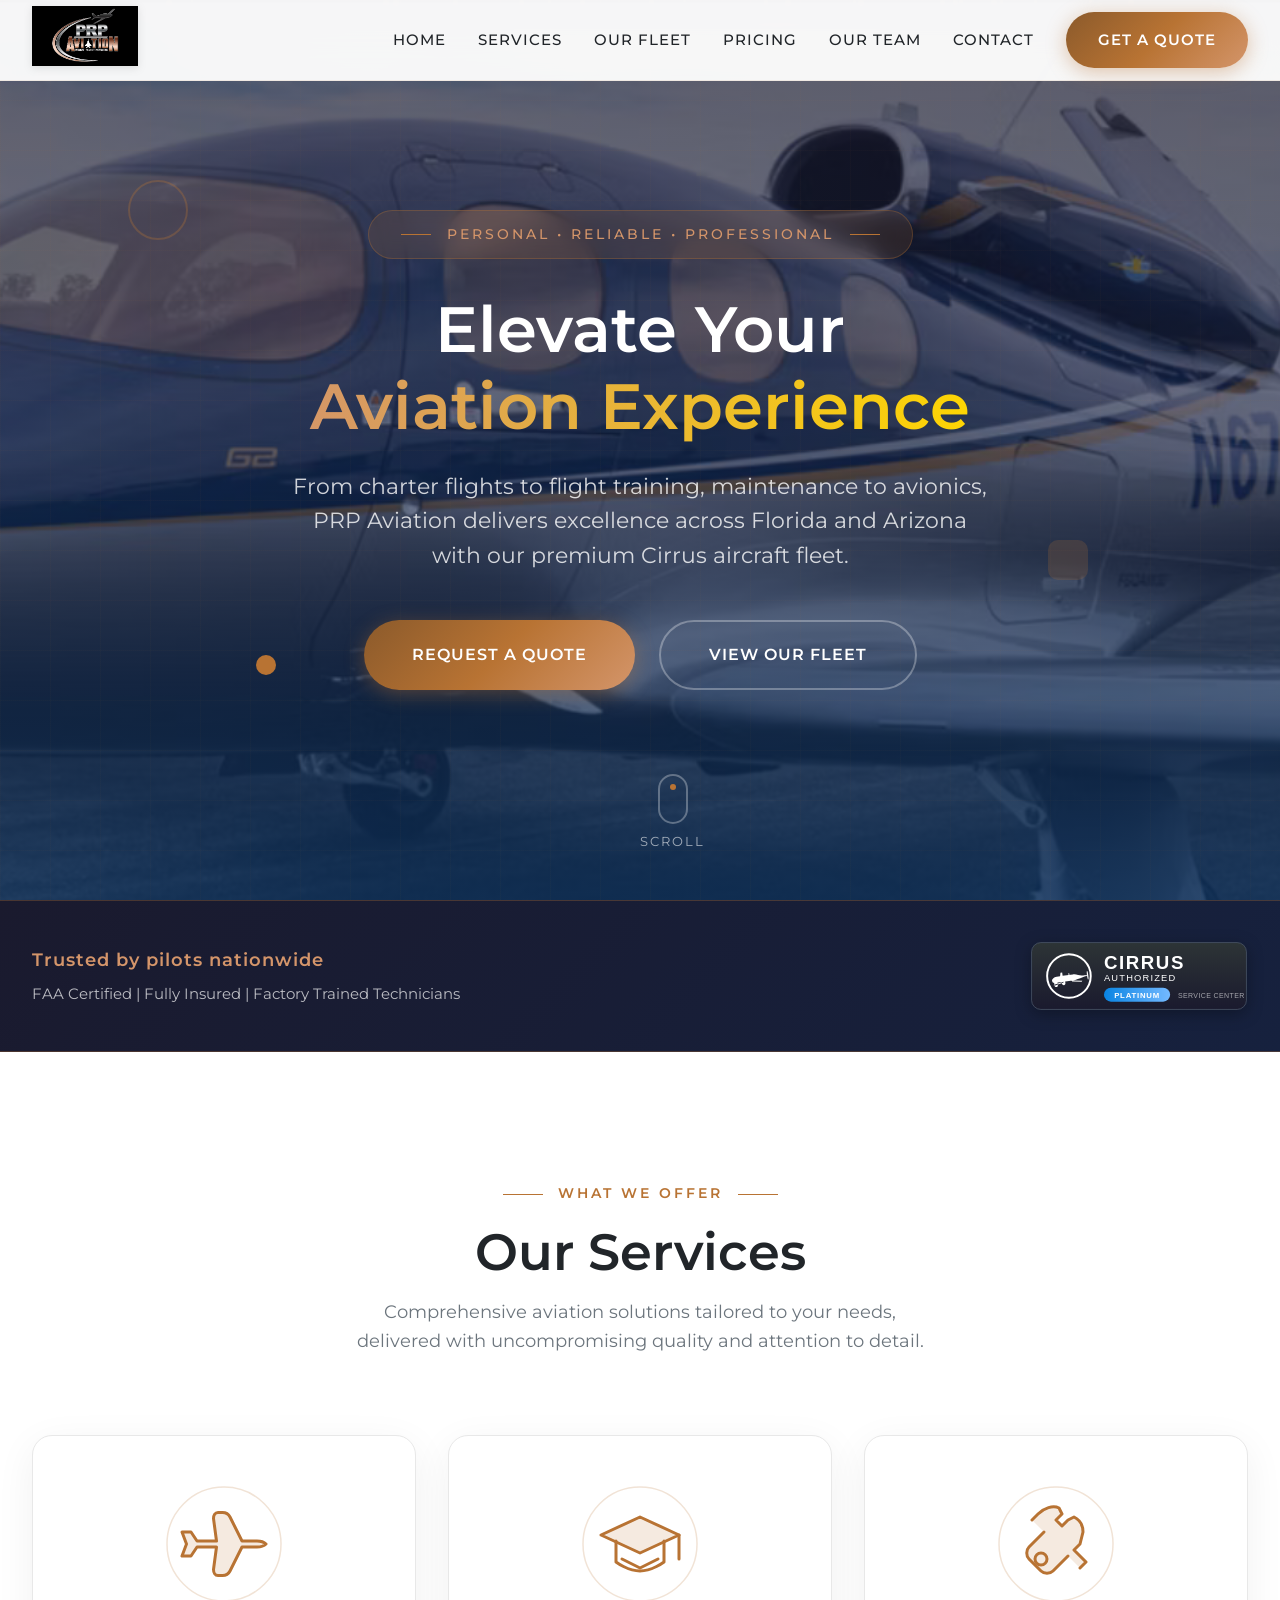
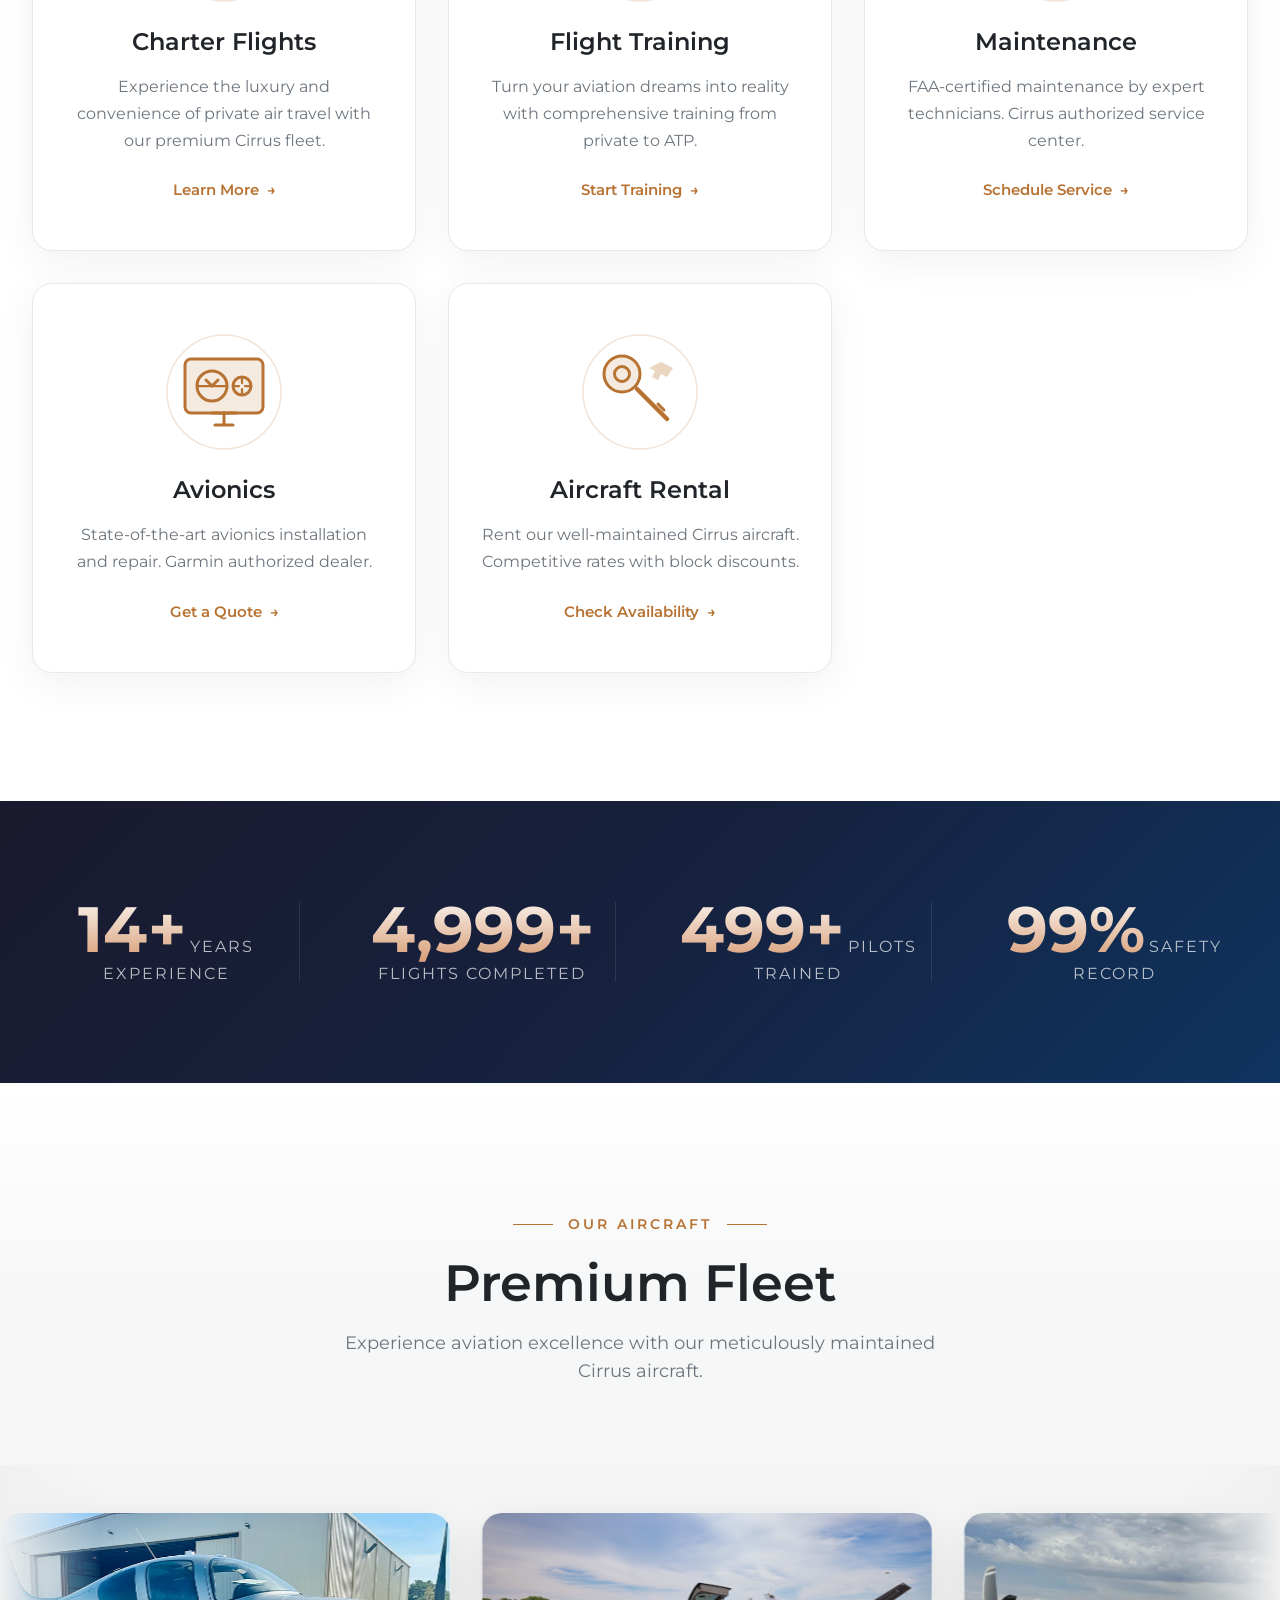
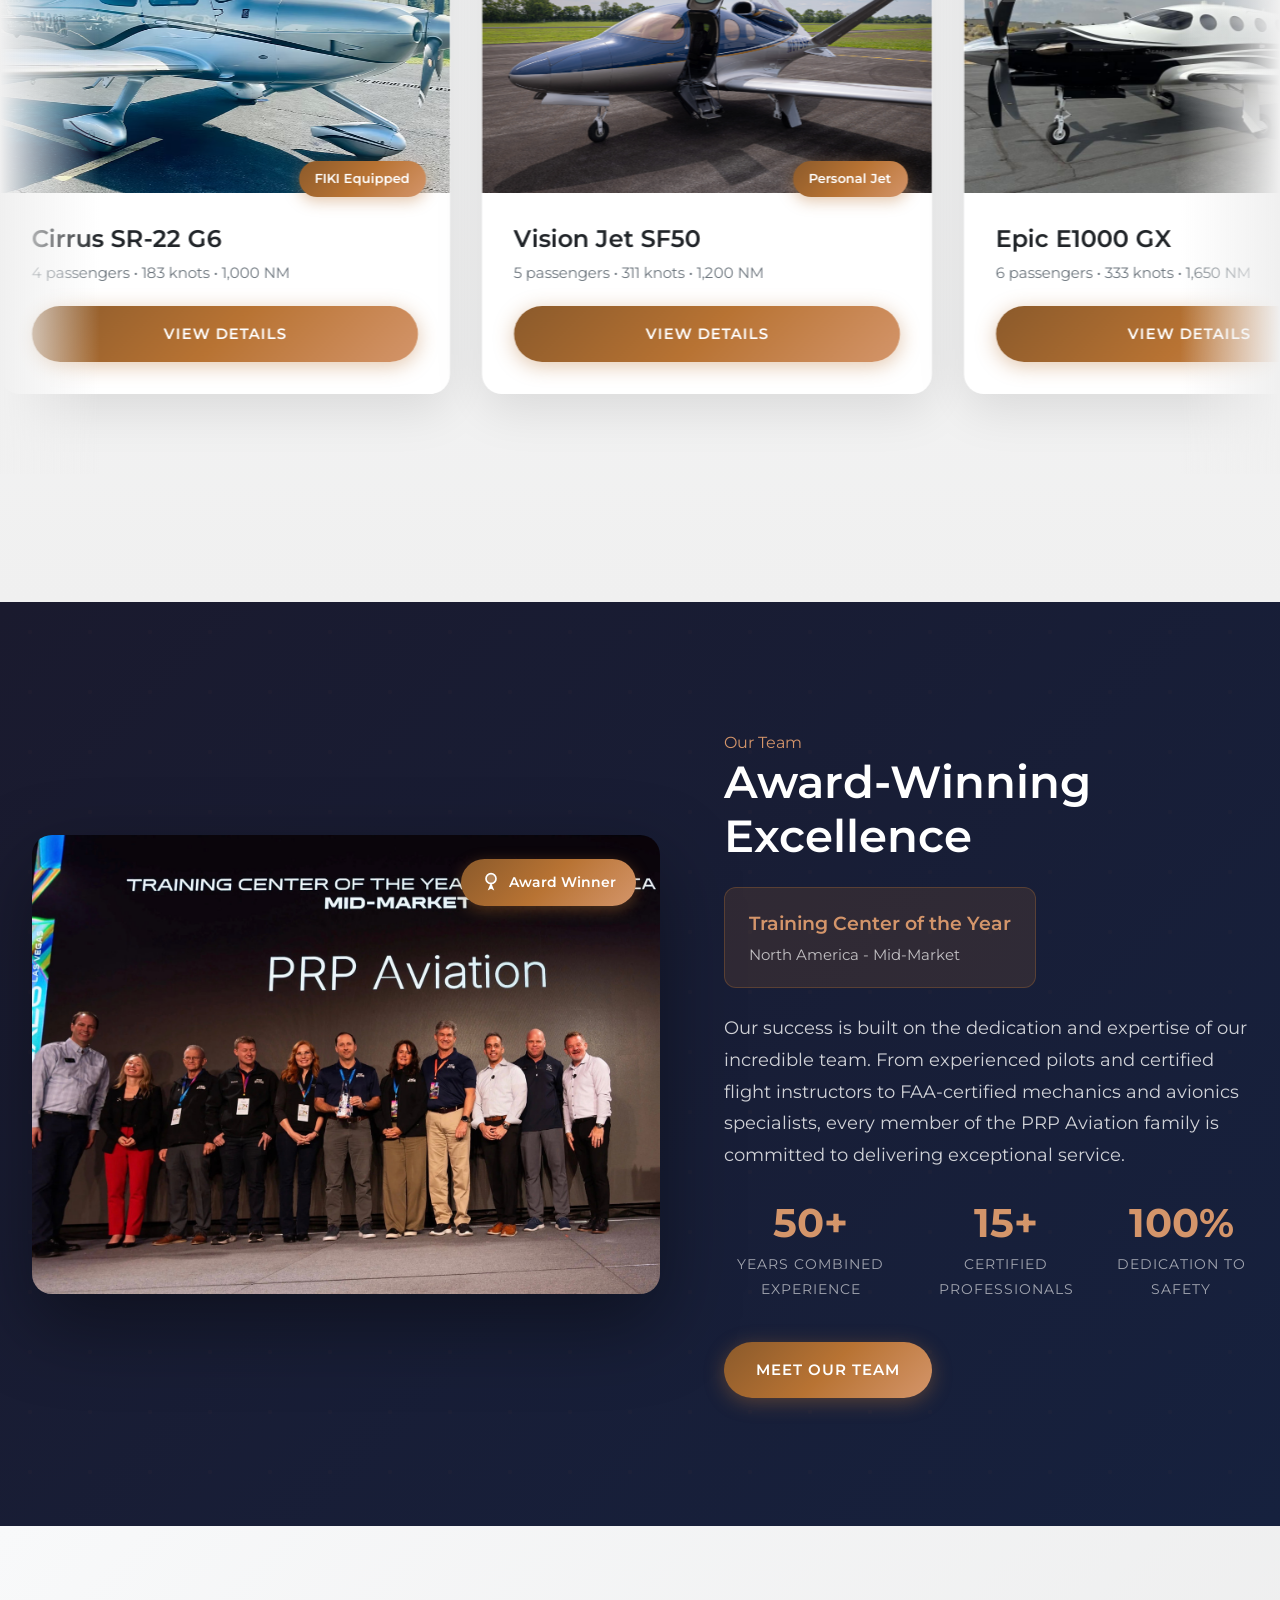
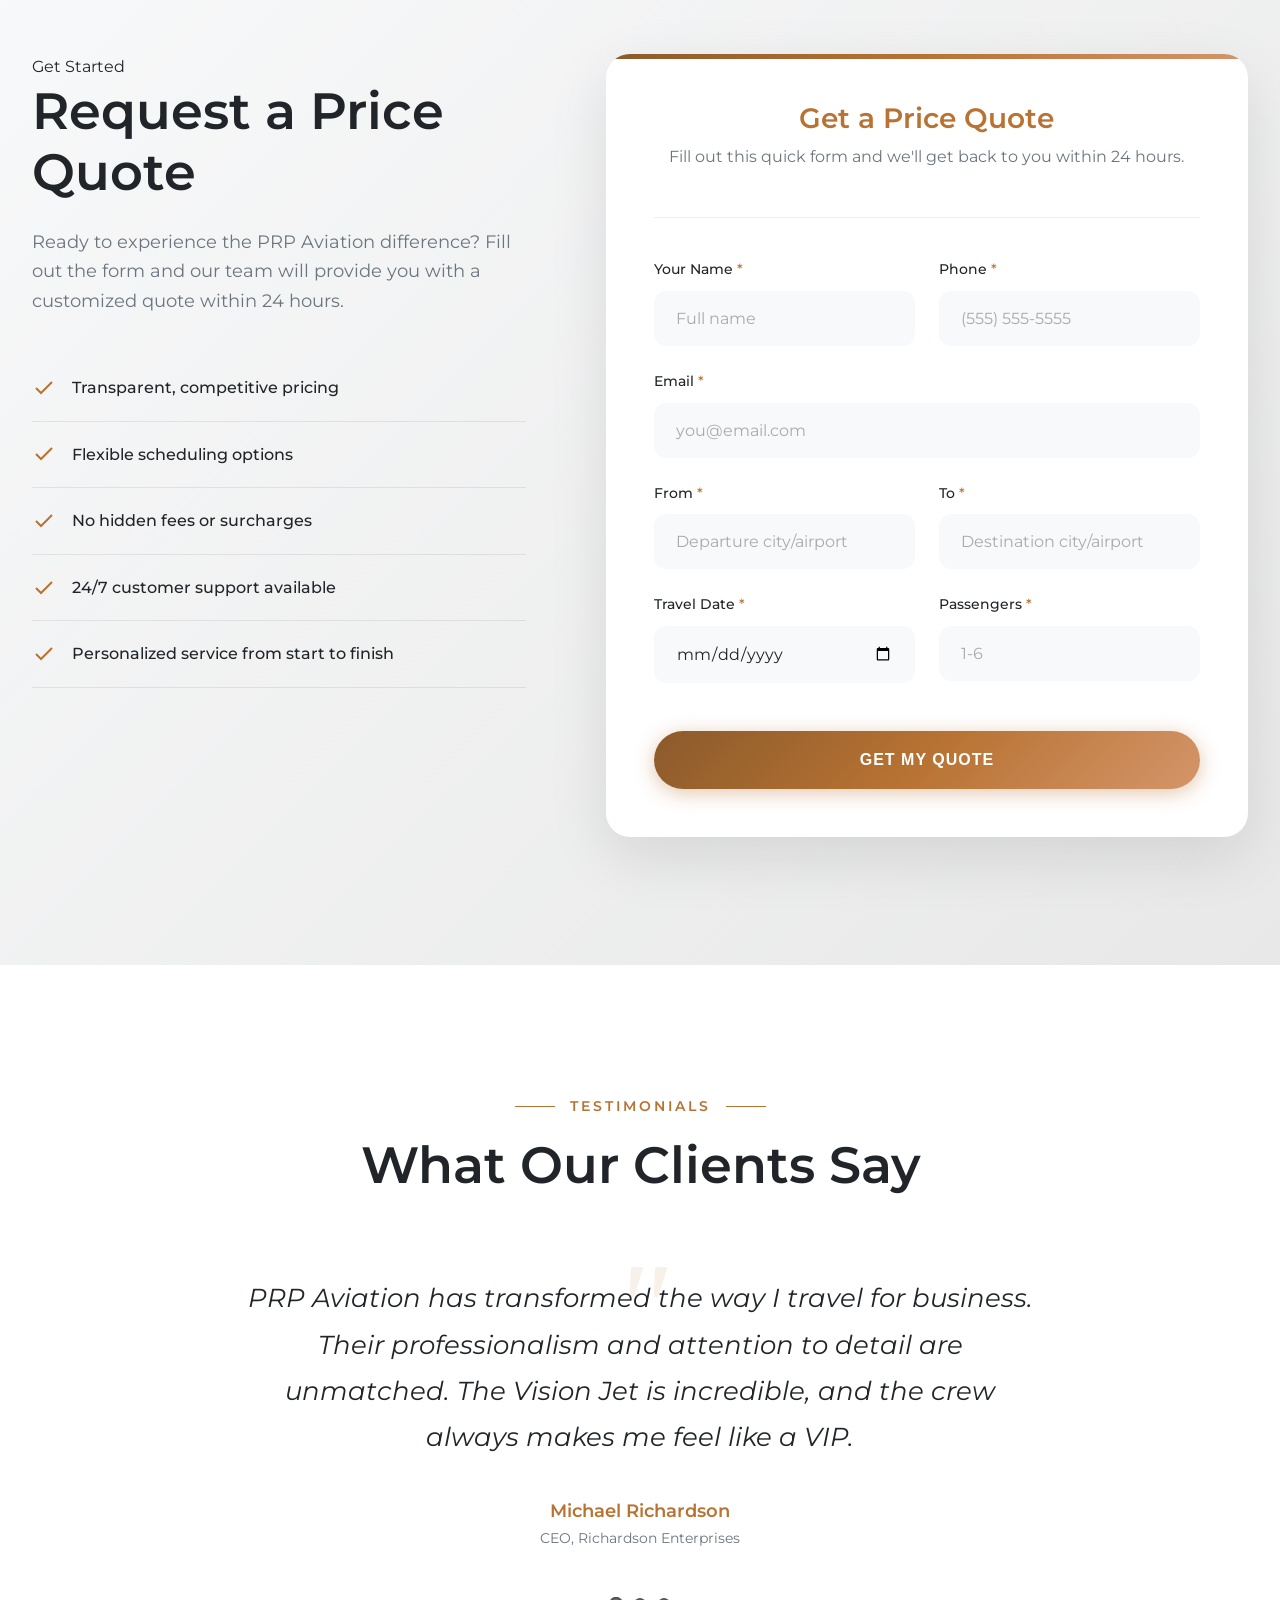
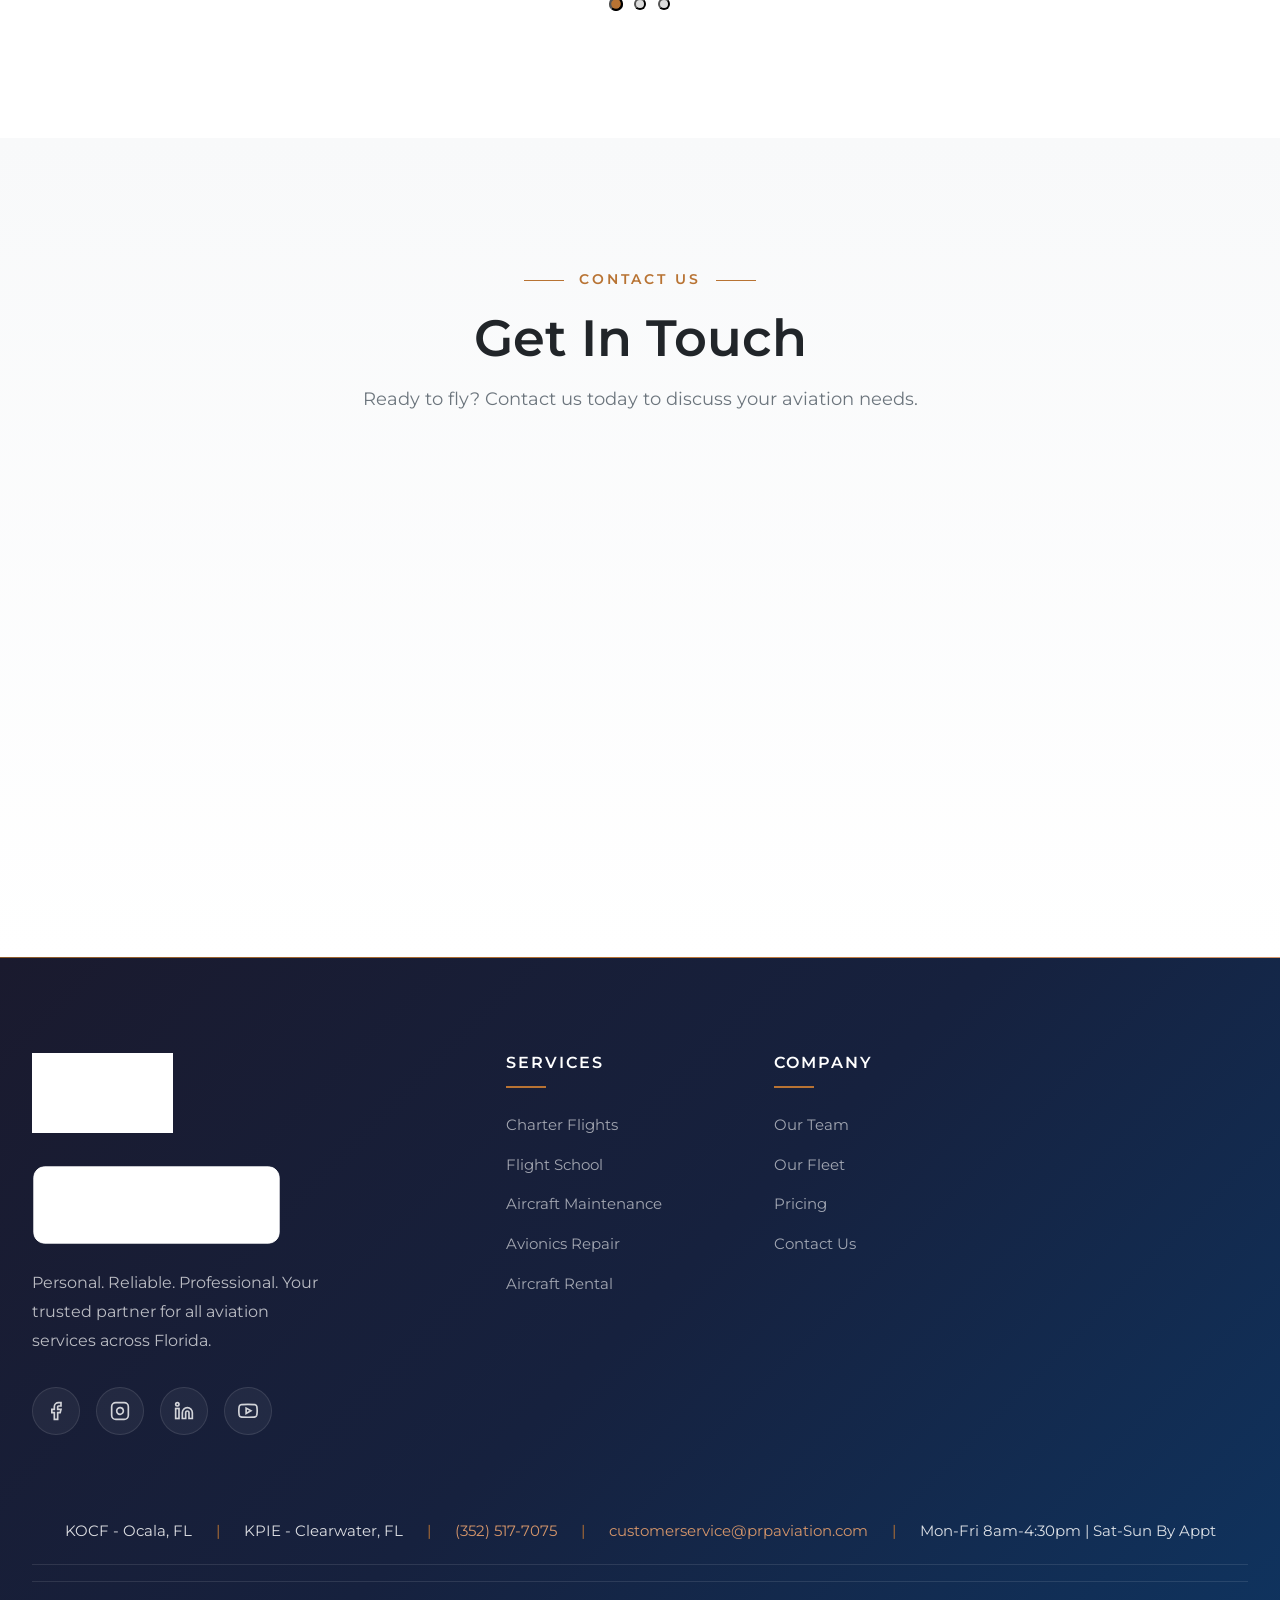
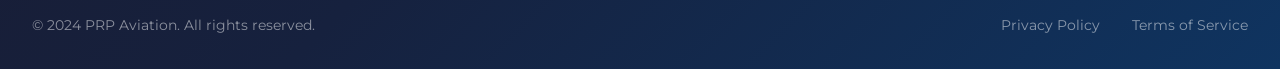
==== commit 337e6894: "Add Cirrus Authorized badge to footer alongside PRP logo - Updated all page footers to show both log" ====
--- a/index.html
+++ b/index.html
@@ -547,7 +547,10 @@
         <div class="container">
             <div class="footer-grid">
                 <div class="footer-brand">
-                    <img src="images/prp-logo.png" alt="PRP Aviation">
+                    <div class="footer-logos">
+                        <img src="images/prp-logo.png" alt="PRP Aviation" class="footer-logo-prp">
+                        <img src="images/cirrus-authorized-platinum.svg" alt="Cirrus Authorized Platinum Service Center" class="footer-logo-cirrus">
+                    </div>
                     <p>Personal. Reliable. Professional. Your trusted partner for all aviation services across Florida.</p>
                     <div class="footer-social">
                         <a href="#" aria-label="Facebook">
--- a/css/styles.css
+++ b/css/styles.css
@@ -963,6 +963,7 @@
     overflow: hidden;
     padding: 2rem 0 4rem;
     position: relative;
+    min-height: 500px;
 }
 
 .fleet-carousel::before,
@@ -989,9 +990,10 @@
 .fleet-track {
     display: flex;
     gap: 2rem;
-    animation: scroll-fleet 20s linear infinite;
+    animation: scroll-fleet 30s linear infinite;
     width: max-content;
     padding: 1rem 0;
+    will-change: transform;
 }
 
 .fleet-track:hover {
@@ -1011,6 +1013,7 @@
 .carousel-card {
     flex: 0 0 450px;
     min-width: 450px;
+    min-height: 420px;
     background: var(--white);
     border-radius: 20px;
     overflow: hidden;
@@ -1851,6 +1854,28 @@
     height: 80px;
     margin-bottom: 1.5rem;
     filter: brightness(0) invert(1);
+}
+
+.footer-logos {
+    display: flex;
+    align-items: center;
+    gap: 2rem;
+    margin-bottom: 1.5rem;
+    flex-wrap: wrap;
+}
+
+.footer-logos img {
+    margin-bottom: 0;
+}
+
+.footer-logo-prp {
+    height: 70px;
+    filter: brightness(0) invert(1);
+}
+
+.footer-logo-cirrus {
+    height: 60px;
+    filter: none;
 }
 
 .footer-brand p {
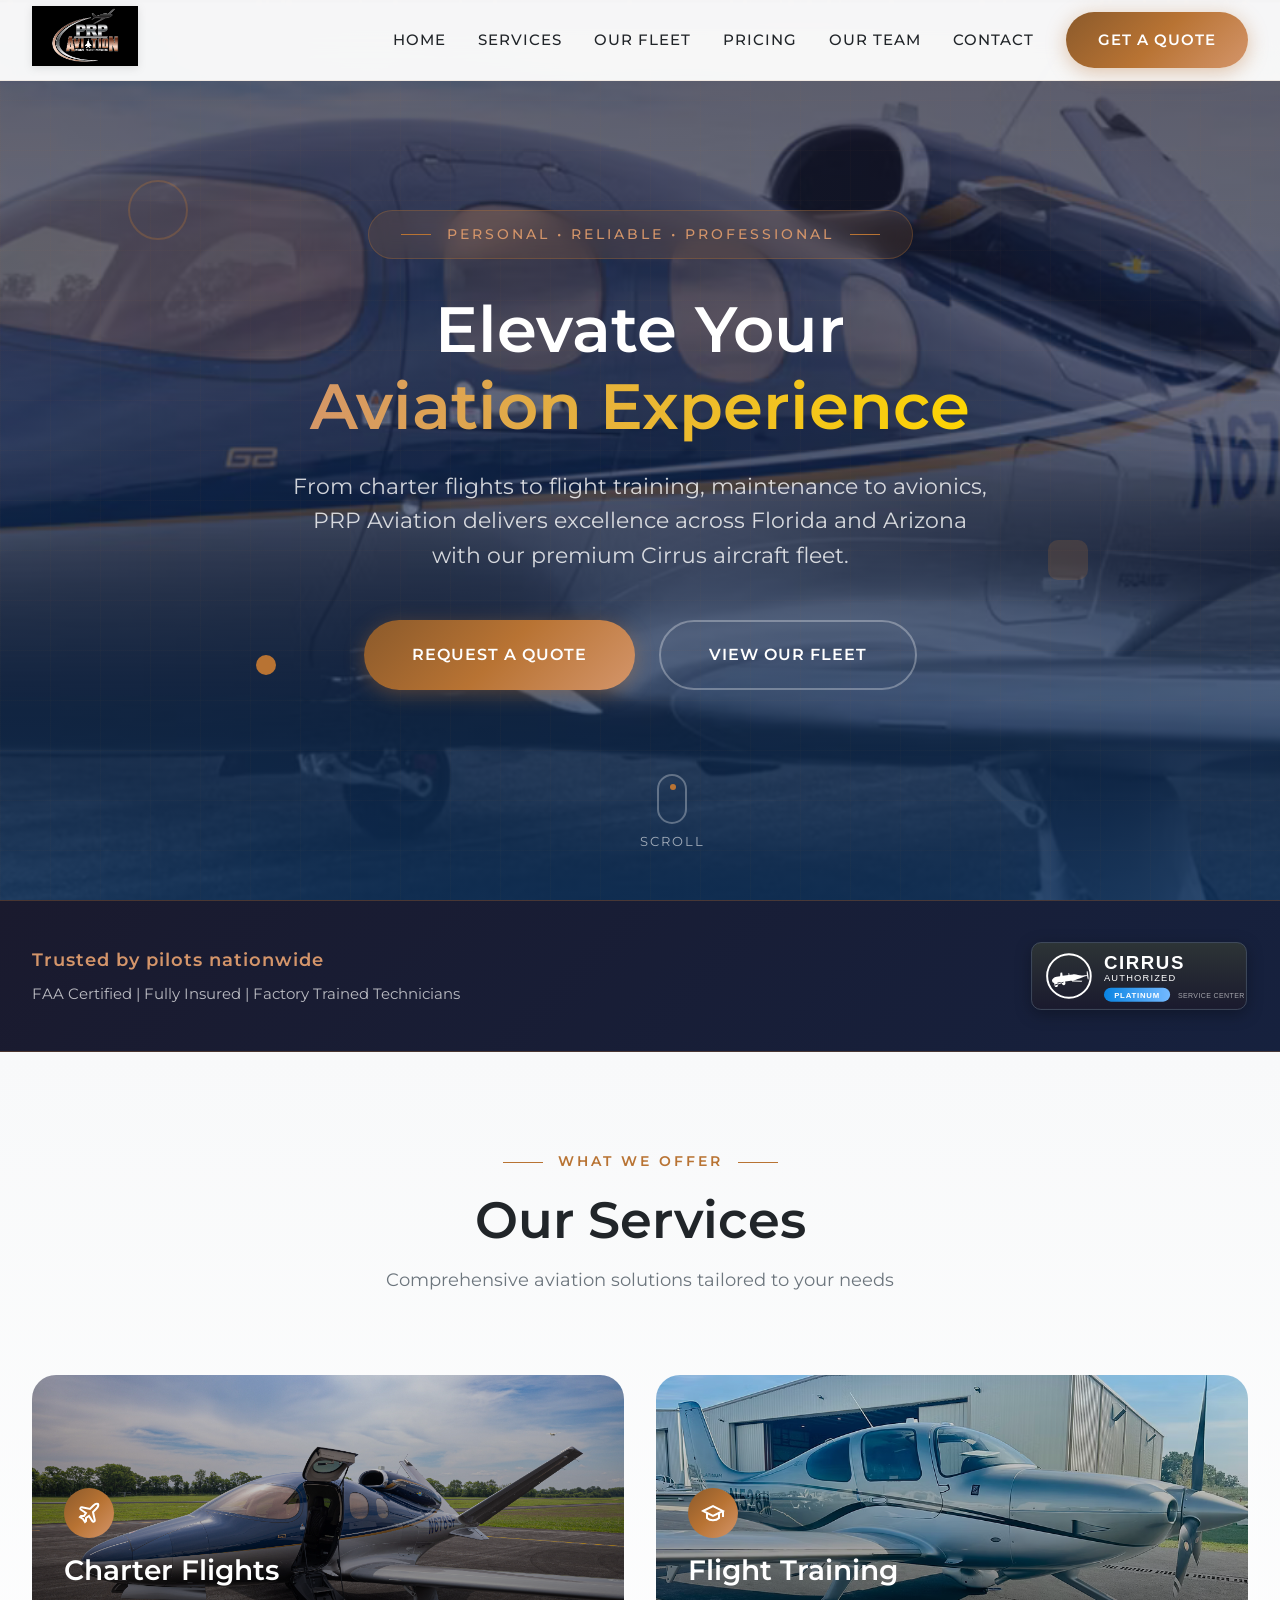
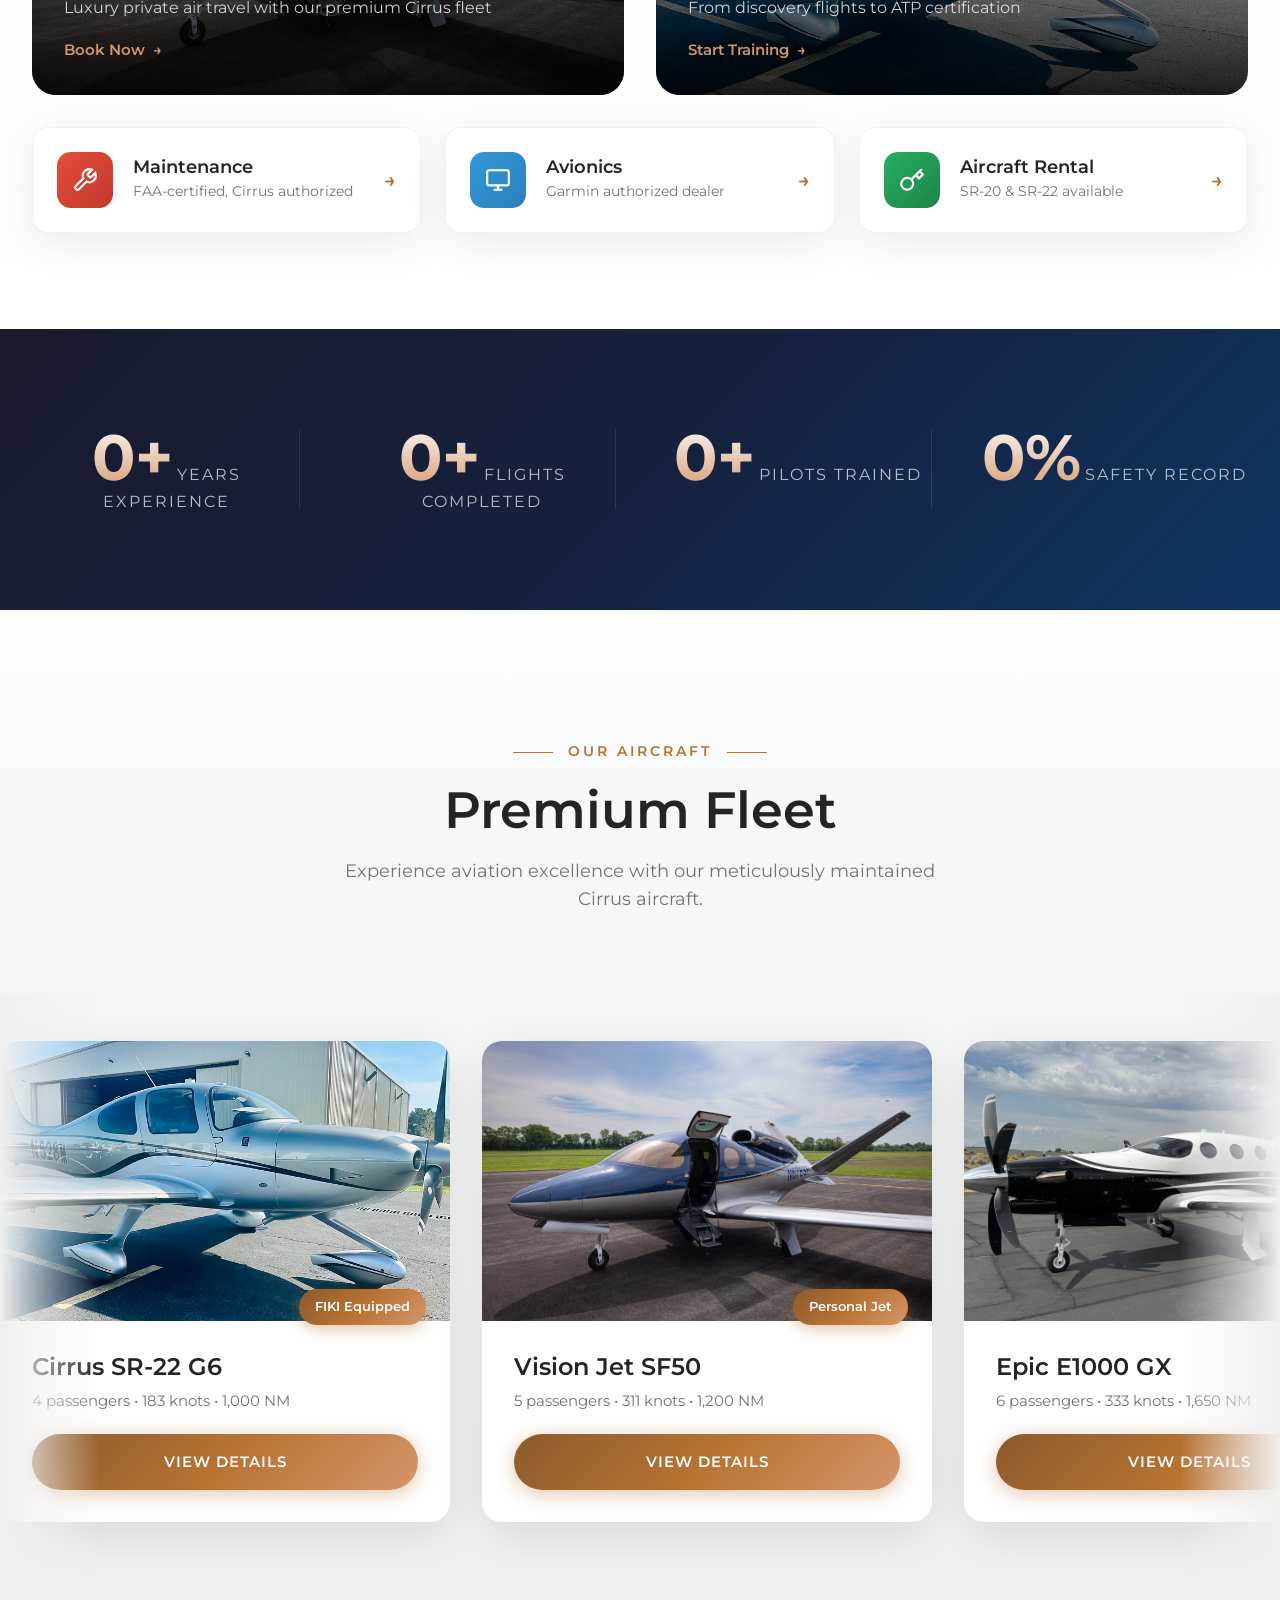
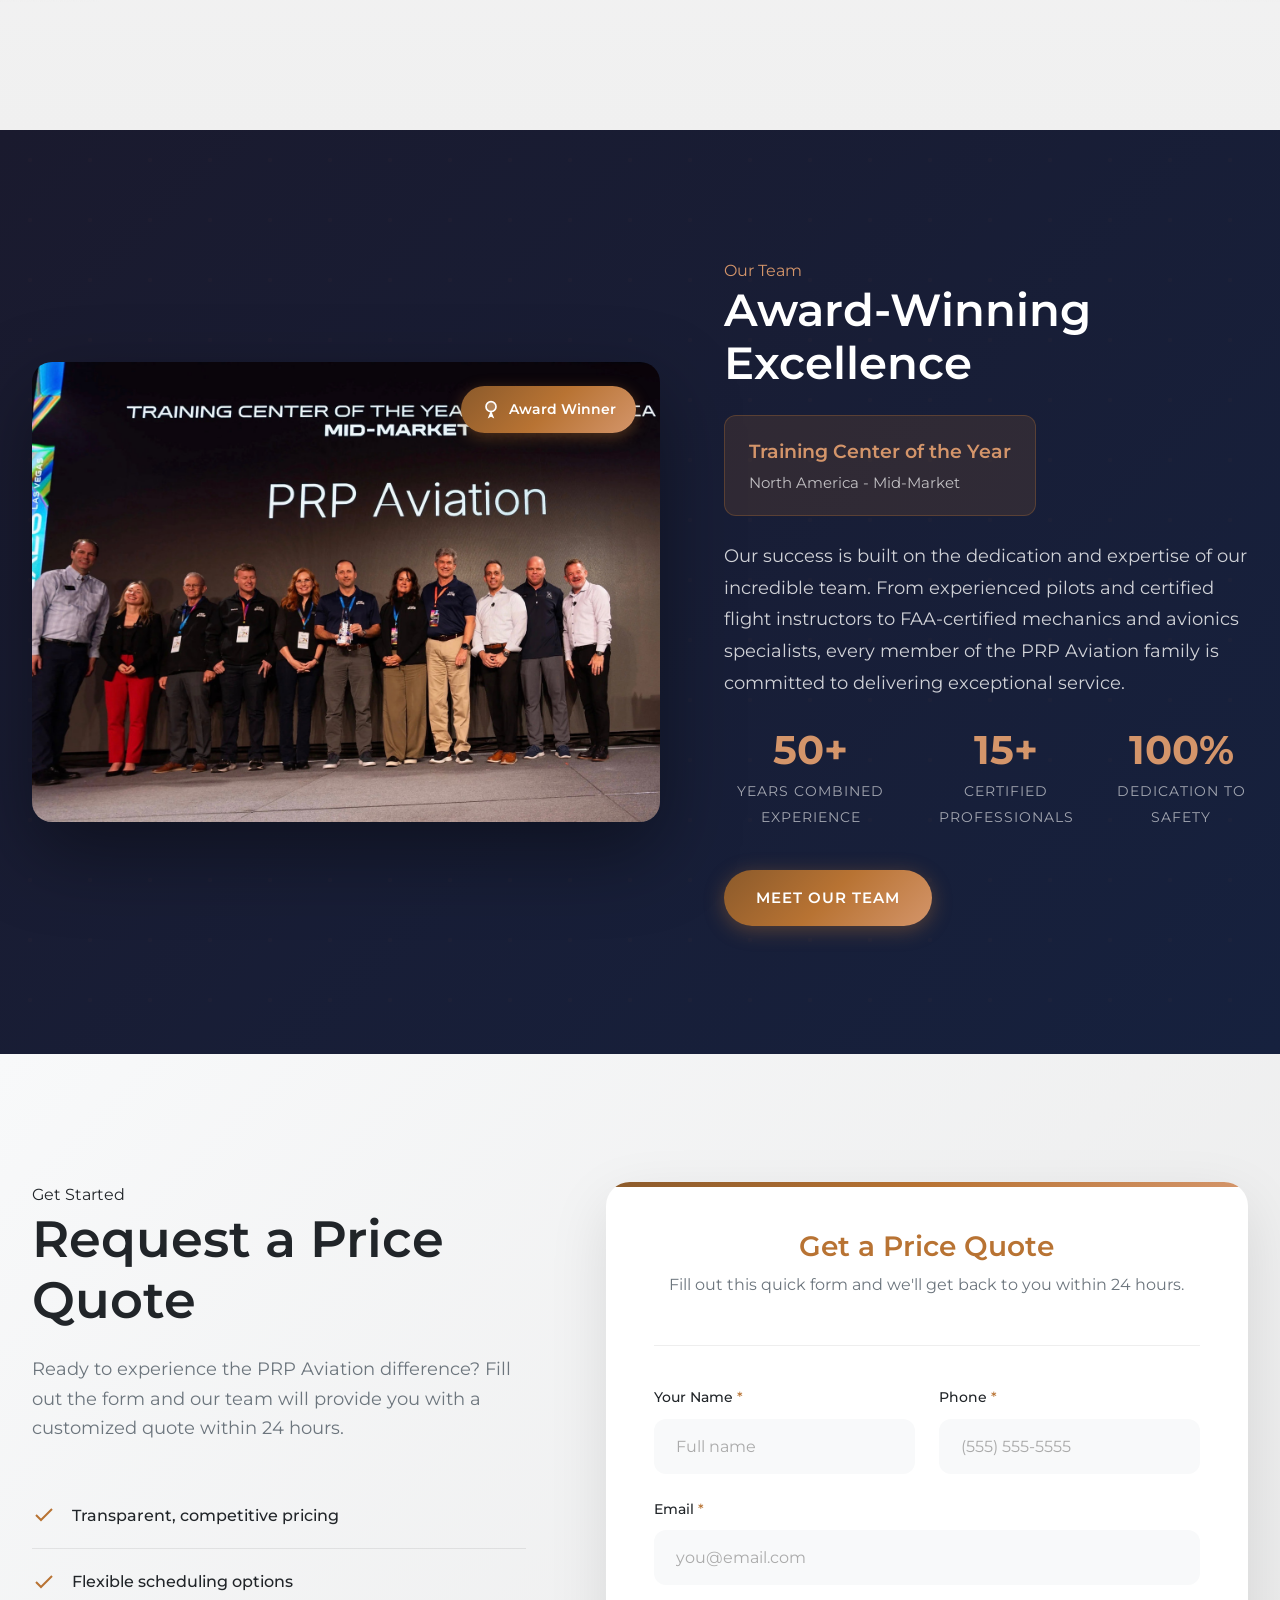
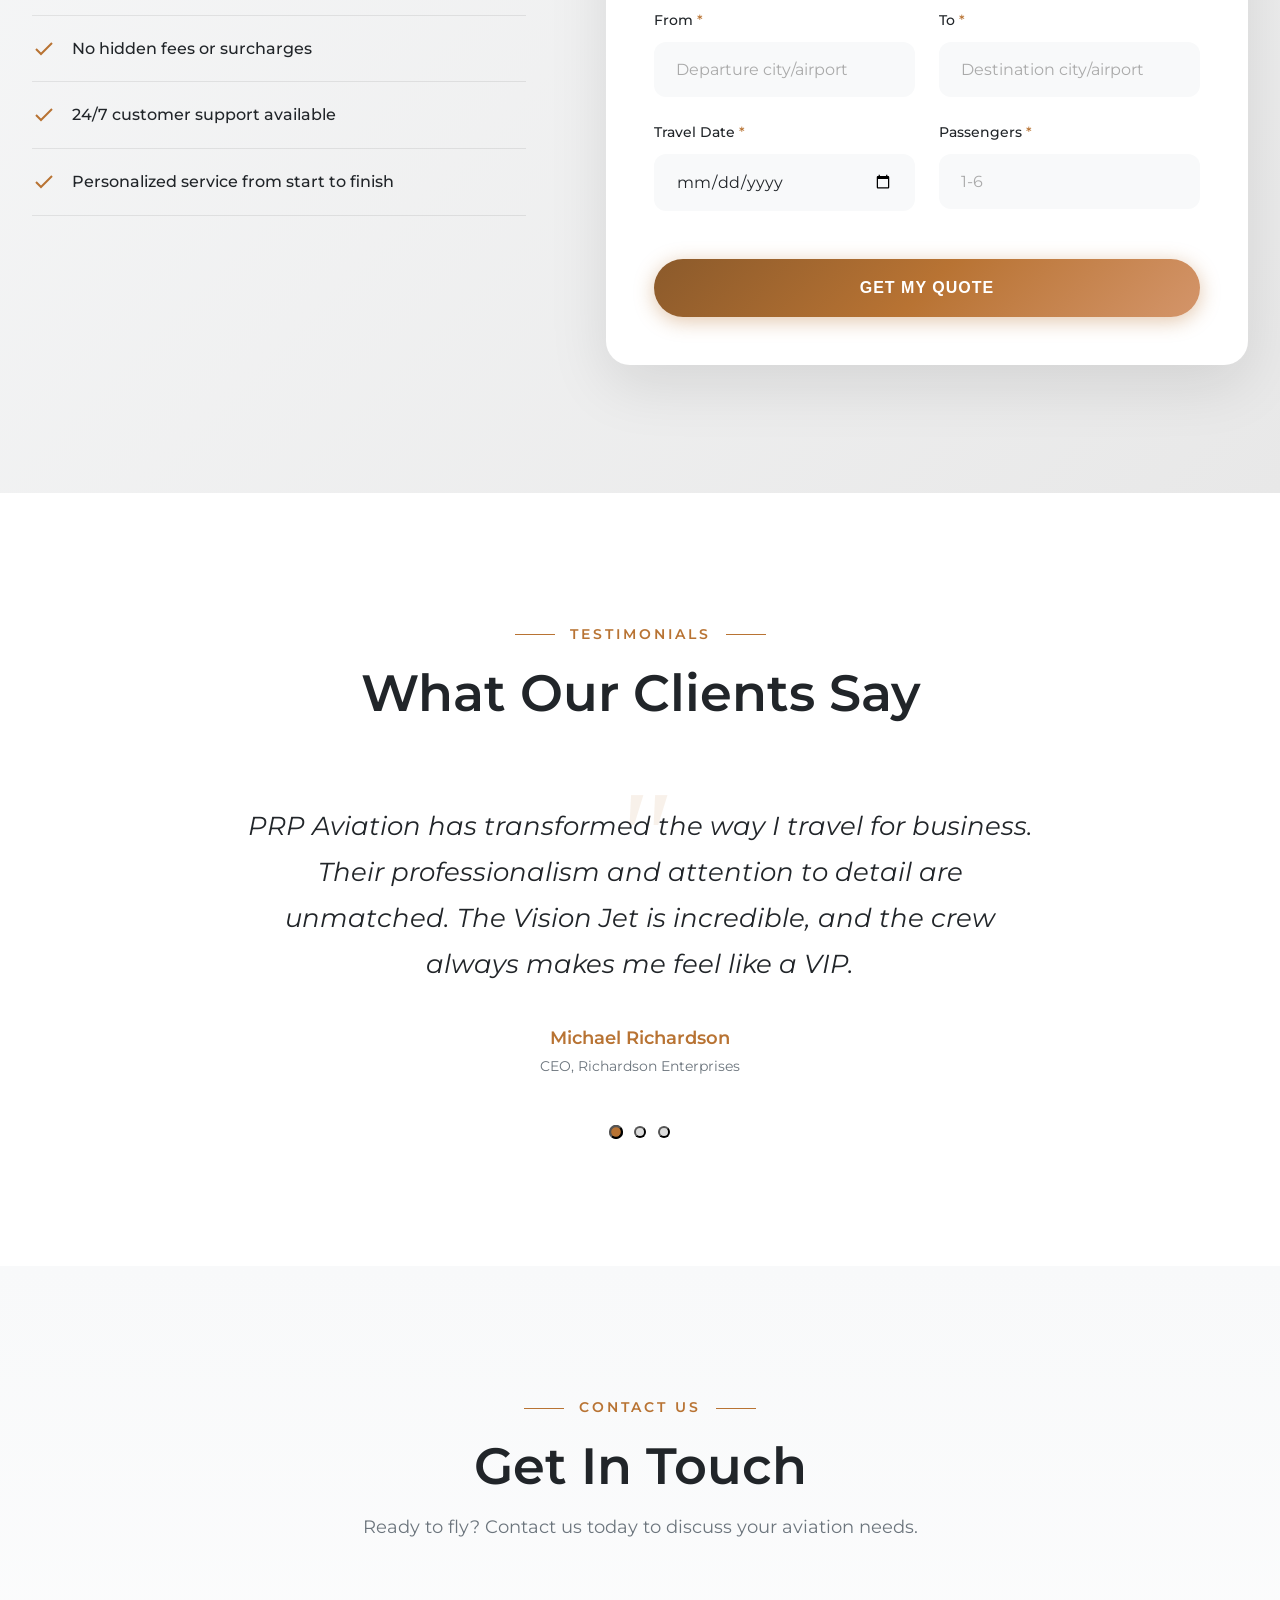
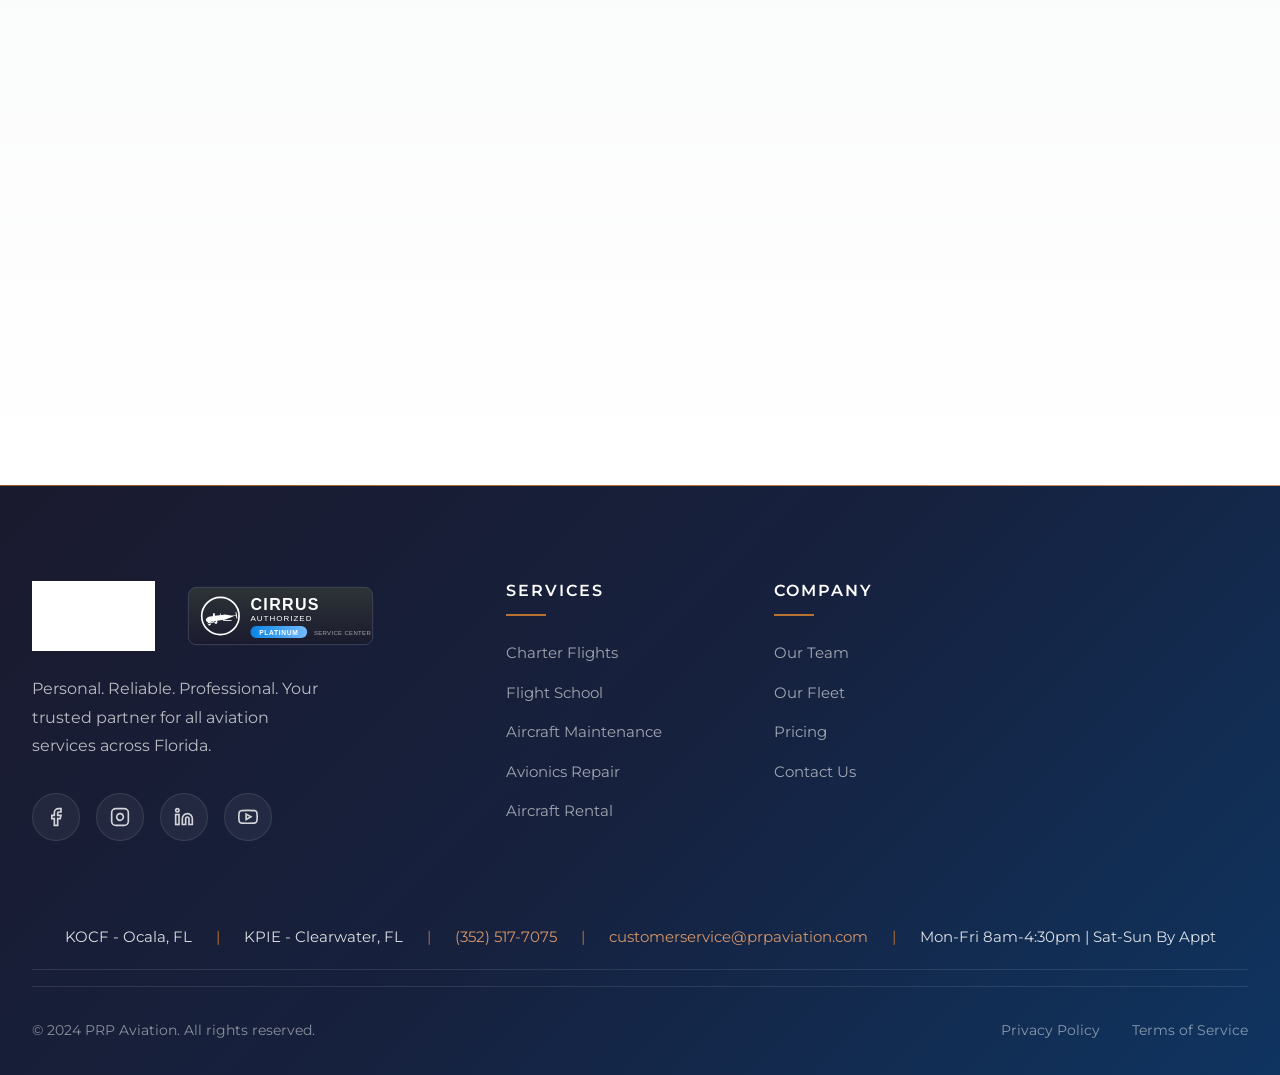
==== commit 7b708d83: "Redesign services section with visual cards and images - Two large featured cards with aircraft imag" ====
--- a/index.html
+++ b/index.html
@@ -105,112 +105,252 @@
     </section>
 
     <!-- Services Section -->
-    <section class="services" id="services">
+    <section class="services-new" id="services">
         <div class="container">
             <div class="section-header reveal">
                 <span class="subtitle">What We Offer</span>
                 <h2>Our Services</h2>
-                <p>Comprehensive aviation solutions tailored to your needs, delivered with uncompromising quality and attention to detail.</p>
-            </div>
-
-            <div class="services-grid">
-                <!-- Charter Flights -->
-                <a href="pages/charter.html" class="service-card reveal">
-                    <div class="service-icon-wrap">
-                        <svg viewBox="0 0 80 80" fill="none" xmlns="http://www.w3.org/2000/svg">
-                            <circle cx="40" cy="40" r="38" stroke="currentColor" stroke-width="1" opacity="0.2"/>
-                            <path d="M62 38H52L44 22C43 20 41 19 39 19H36C34 19 33 21 33 23L35 38H22L18 32H12L15 40L12 48H18L22 42H35L33 57C33 59 34 61 36 61H39C41 61 43 60 44 58L52 42H62C66 42 68 40 68 40C68 40 66 38 62 38Z" fill="currentColor" opacity="0.15"/>
-                            <path d="M62 38H52L44 22C43 20 41 19 39 19H36C34 19 33 21 33 23L35 38H22L18 32H12L15 40L12 48H18L22 42H35L33 57C33 59 34 61 36 61H39C41 61 43 60 44 58L52 42H62C66 42 68 40 68 40C68 40 66 38 62 38Z" stroke="currentColor" stroke-width="2" stroke-linecap="round" stroke-linejoin="round"/>
-                        </svg>
-                    </div>
-                    <h3>Charter Flights</h3>
-                    <p>Experience the luxury and convenience of private air travel with our premium Cirrus fleet.</p>
-                    <span class="service-link">Learn More <span class="arrow">&rarr;</span></span>
-                </a>
-
-                <!-- Flight Training -->
-                <a href="pages/flight-school.html" class="service-card reveal">
-                    <div class="service-icon-wrap">
-                        <svg viewBox="0 0 80 80" fill="none" xmlns="http://www.w3.org/2000/svg">
-                            <circle cx="40" cy="40" r="38" stroke="currentColor" stroke-width="1" opacity="0.2"/>
-                            <!-- Graduation cap -->
-                            <path d="M40 22L14 34L40 46L66 34L40 22Z" fill="currentColor" opacity="0.15"/>
-                            <path d="M40 22L14 34L40 46L66 34L40 22Z" stroke="currentColor" stroke-width="2" stroke-linejoin="round"/>
-                            <path d="M24 38V52C24 52 32 58 40 58C48 58 56 52 56 52V38" stroke="currentColor" stroke-width="2" stroke-linecap="round" stroke-linejoin="round"/>
-                            <path d="M66 34V50" stroke="currentColor" stroke-width="2" stroke-linecap="round"/>
-                            <!-- Wings -->
-                            <path d="M28 50L40 56L52 50" stroke="currentColor" stroke-width="2" stroke-linecap="round" stroke-linejoin="round"/>
-                        </svg>
-                    </div>
-                    <h3>Flight Training</h3>
-                    <p>Turn your aviation dreams into reality with comprehensive training from private to ATP.</p>
-                    <span class="service-link">Start Training <span class="arrow">&rarr;</span></span>
-                </a>
-
-                <!-- Aircraft Maintenance -->
-                <a href="pages/maintenance.html" class="service-card reveal">
-                    <div class="service-icon-wrap">
-                        <svg viewBox="0 0 80 80" fill="none" xmlns="http://www.w3.org/2000/svg">
-                            <circle cx="40" cy="40" r="38" stroke="currentColor" stroke-width="1" opacity="0.2"/>
-                            <!-- Wrench -->
-                            <path d="M24 24L32 32M32 32L28 36L22 42C20 44 20 48 22 50L30 58C32 60 36 60 38 58L44 52L48 48L56 56L60 52L52 44L56 40L58 32C58 28 56 24 52 22L48 24L44 28L40 24L44 20L42 16C38 14 32 16 28 20L24 24Z" fill="currentColor" opacity="0.15"/>
-                            <path d="M56 56L60 52L52 44L56 40L58 32C58 28 56 24 52 22L48 24L44 28L40 24L44 20L42 16C38 14 32 16 28 20L24 24" stroke="currentColor" stroke-width="2" stroke-linecap="round" stroke-linejoin="round"/>
-                            <path d="M32 32L28 36L22 42C20 44 20 48 22 50L30 58C32 60 36 60 38 58L44 52L48 48" stroke="currentColor" stroke-width="2" stroke-linecap="round" stroke-linejoin="round"/>
-                            <circle cx="30" cy="50" r="4" stroke="currentColor" stroke-width="2"/>
-                        </svg>
-                    </div>
-                    <h3>Maintenance</h3>
-                    <p>FAA-certified maintenance by expert technicians. Cirrus authorized service center.</p>
-                    <span class="service-link">Schedule Service <span class="arrow">&rarr;</span></span>
-                </a>
-
-                <!-- Avionics -->
-                <a href="pages/avionics.html" class="service-card reveal">
-                    <div class="service-icon-wrap">
-                        <svg viewBox="0 0 80 80" fill="none" xmlns="http://www.w3.org/2000/svg">
-                            <circle cx="40" cy="40" r="38" stroke="currentColor" stroke-width="1" opacity="0.2"/>
-                            <!-- Monitor/Display -->
-                            <rect x="14" y="18" width="52" height="36" rx="4" fill="currentColor" opacity="0.15"/>
-                            <rect x="14" y="18" width="52" height="36" rx="4" stroke="currentColor" stroke-width="2"/>
-                            <!-- Screen content - attitude indicator -->
-                            <circle cx="32" cy="36" r="10" stroke="currentColor" stroke-width="2"/>
-                            <path d="M22 36H42" stroke="currentColor" stroke-width="1.5"/>
-                            <path d="M28 32L32 36L36 32" stroke="currentColor" stroke-width="2" stroke-linecap="round" stroke-linejoin="round"/>
-                            <!-- HSI -->
-                            <circle cx="52" cy="36" r="6" stroke="currentColor" stroke-width="2"/>
-                            <path d="M52 30V34M52 38V42M46 36H50M54 36H58" stroke="currentColor" stroke-width="1.5" stroke-linecap="round"/>
-                            <!-- Stand -->
-                            <path d="M32 54H48" stroke="currentColor" stroke-width="2" stroke-linecap="round"/>
-                            <path d="M40 54V62H34M40 62H46" stroke="currentColor" stroke-width="2" stroke-linecap="round" stroke-linejoin="round"/>
-                        </svg>
-                    </div>
-                    <h3>Avionics</h3>
-                    <p>State-of-the-art avionics installation and repair. Garmin authorized dealer.</p>
-                    <span class="service-link">Get a Quote <span class="arrow">&rarr;</span></span>
-                </a>
-
-                <!-- Aircraft Rental -->
-                <a href="pages/rental.html" class="service-card reveal">
-                    <div class="service-icon-wrap">
-                        <svg viewBox="0 0 80 80" fill="none" xmlns="http://www.w3.org/2000/svg">
-                            <circle cx="40" cy="40" r="38" stroke="currentColor" stroke-width="1" opacity="0.2"/>
-                            <!-- Key -->
-                            <circle cx="28" cy="28" r="12" fill="currentColor" opacity="0.15"/>
-                            <circle cx="28" cy="28" r="12" stroke="currentColor" stroke-width="2"/>
-                            <circle cx="28" cy="28" r="5" stroke="currentColor" stroke-width="2"/>
-                            <path d="M38 38L58 58" stroke="currentColor" stroke-width="3" stroke-linecap="round"/>
-                            <path d="M48 48L52 52M52 48L56 52" stroke="currentColor" stroke-width="2" stroke-linecap="round"/>
-                            <!-- Small plane silhouette -->
-                            <path d="M54 20L62 24L58 30L54 28L52 32L48 30L50 26L46 24L54 20Z" fill="currentColor" opacity="0.3"/>
-                        </svg>
-                    </div>
-                    <h3>Aircraft Rental</h3>
-                    <p>Rent our well-maintained Cirrus aircraft. Competitive rates with block discounts.</p>
-                    <span class="service-link">Check Availability <span class="arrow">&rarr;</span></span>
-                </a>
-            </div>
-        </div>
-    </section>
+                <p>Comprehensive aviation solutions tailored to your needs</p>
+            </div>
+
+            <div class="services-showcase">
+                <!-- Main Services - Top Row -->
+                <div class="service-main-grid">
+                    <a href="pages/charter.html" class="service-box service-charter reveal">
+                        <div class="service-box-bg"></div>
+                        <div class="service-box-content">
+                            <div class="service-icon-circle">
+                                <svg viewBox="0 0 24 24" fill="none" stroke="currentColor" stroke-width="2">
+                                    <path d="M17.8 19.2L16 11l3.5-3.5C21 6 21.5 4 21 3c-1-.5-3 0-4.5 1.5L13 8 4.8 6.2c-.5-.1-.9.1-1.1.5l-.3.5c-.2.5-.1 1 .3 1.3L9 12l-2 3H4l-1 1 3 2 2 3 1-1v-3l3-2 3.5 5.3c.3.4.8.5 1.3.3l.5-.2c.4-.3.6-.7.5-1.2z"/>
+                                </svg>
+                            </div>
+                            <h3>Charter Flights</h3>
+                            <p>Luxury private air travel with our premium Cirrus fleet</p>
+                            <span class="service-cta">Book Now <span>&rarr;</span></span>
+                        </div>
+                        <img src="images/vision-jet.jpg" alt="Charter Flights" class="service-box-image">
+                    </a>
+
+                    <a href="pages/flight-school.html" class="service-box service-training reveal">
+                        <div class="service-box-bg"></div>
+                        <div class="service-box-content">
+                            <div class="service-icon-circle">
+                                <svg viewBox="0 0 24 24" fill="none" stroke="currentColor" stroke-width="2">
+                                    <path d="M22 10v6M2 10l10-5 10 5-10 5z"/>
+                                    <path d="M6 12v5c3 3 9 3 12 0v-5"/>
+                                </svg>
+                            </div>
+                            <h3>Flight Training</h3>
+                            <p>From discovery flights to ATP certification</p>
+                            <span class="service-cta">Start Training <span>&rarr;</span></span>
+                        </div>
+                        <img src="images/sr22-g6.png" alt="Flight Training" class="service-box-image">
+                    </a>
+                </div>
+
+                <!-- Secondary Services - Bottom Row -->
+                <div class="service-secondary-grid">
+                    <a href="pages/maintenance.html" class="service-card-new reveal">
+                        <div class="service-card-icon" style="background: linear-gradient(135deg, #e74c3c, #c0392b);">
+                            <svg viewBox="0 0 24 24" fill="none" stroke="currentColor" stroke-width="2">
+                                <path d="M14.7 6.3a1 1 0 0 0 0 1.4l1.6 1.6a1 1 0 0 0 1.4 0l3.77-3.77a6 6 0 0 1-7.94 7.94l-6.91 6.91a2.12 2.12 0 0 1-3-3l6.91-6.91a6 6 0 0 1 7.94-7.94l-3.76 3.76z"/>
+                            </svg>
+                        </div>
+                        <div class="service-card-content">
+                            <h4>Maintenance</h4>
+                            <p>FAA-certified, Cirrus authorized</p>
+                        </div>
+                        <span class="service-arrow">&rarr;</span>
+                    </a>
+
+                    <a href="pages/avionics.html" class="service-card-new reveal">
+                        <div class="service-card-icon" style="background: linear-gradient(135deg, #3498db, #2980b9);">
+                            <svg viewBox="0 0 24 24" fill="none" stroke="currentColor" stroke-width="2">
+                                <rect x="2" y="3" width="20" height="14" rx="2" ry="2"/>
+                                <line x1="8" y1="21" x2="16" y2="21"/>
+                                <line x1="12" y1="17" x2="12" y2="21"/>
+                            </svg>
+                        </div>
+                        <div class="service-card-content">
+                            <h4>Avionics</h4>
+                            <p>Garmin authorized dealer</p>
+                        </div>
+                        <span class="service-arrow">&rarr;</span>
+                    </a>
+
+                    <a href="pages/rental.html" class="service-card-new reveal">
+                        <div class="service-card-icon" style="background: linear-gradient(135deg, #27ae60, #1e8449);">
+                            <svg viewBox="0 0 24 24" fill="none" stroke="currentColor" stroke-width="2">
+                                <path d="M21 2l-2 2m-7.61 7.61a5.5 5.5 0 1 1-7.778 7.778 5.5 5.5 0 0 1 7.777-7.777zm0 0L15.5 7.5m0 0l3 3L22 7l-3-3m-3.5 3.5L19 4"/>
+                            </svg>
+                        </div>
+                        <div class="service-card-content">
+                            <h4>Aircraft Rental</h4>
+                            <p>SR-20 & SR-22 available</p>
+                        </div>
+                        <span class="service-arrow">&rarr;</span>
+                    </a>
+                </div>
+            </div>
+        </div>
+    </section>
+
+    <style>
+        .services-new {
+            padding: 6rem 0;
+            background: linear-gradient(180deg, #f8f9fa 0%, #ffffff 100%);
+        }
+        .services-showcase {
+            margin-top: 3rem;
+        }
+        .service-main-grid {
+            display: grid;
+            grid-template-columns: repeat(2, 1fr);
+            gap: 2rem;
+            margin-bottom: 2rem;
+        }
+        .service-box {
+            position: relative;
+            height: 320px;
+            border-radius: 24px;
+            overflow: hidden;
+            display: flex;
+            align-items: flex-end;
+            text-decoration: none;
+            transition: all 0.4s ease;
+        }
+        .service-box:hover {
+            transform: translateY(-8px);
+            box-shadow: 0 30px 60px rgba(0,0,0,0.2);
+        }
+        .service-box-image {
+            position: absolute;
+            inset: 0;
+            width: 100%;
+            height: 100%;
+            object-fit: cover;
+            transition: transform 0.6s ease;
+        }
+        .service-box:hover .service-box-image {
+            transform: scale(1.1);
+        }
+        .service-box-bg {
+            position: absolute;
+            inset: 0;
+            background: linear-gradient(to top, rgba(0,0,0,0.85) 0%, rgba(0,0,0,0.3) 50%, rgba(0,0,0,0.1) 100%);
+            z-index: 1;
+        }
+        .service-box-content {
+            position: relative;
+            z-index: 2;
+            padding: 2rem;
+            width: 100%;
+        }
+        .service-icon-circle {
+            width: 50px;
+            height: 50px;
+            background: var(--gradient-copper);
+            border-radius: 50%;
+            display: flex;
+            align-items: center;
+            justify-content: center;
+            margin-bottom: 1rem;
+        }
+        .service-icon-circle svg {
+            width: 24px;
+            height: 24px;
+            color: white;
+        }
+        .service-box h3 {
+            color: white;
+            font-size: 1.75rem;
+            margin-bottom: 0.5rem;
+        }
+        .service-box p {
+            color: rgba(255,255,255,0.8);
+            font-size: 1rem;
+            margin-bottom: 1rem;
+        }
+        .service-cta {
+            display: inline-flex;
+            align-items: center;
+            gap: 0.5rem;
+            color: var(--copper-light);
+            font-weight: 600;
+            font-size: 0.95rem;
+        }
+        .service-cta span {
+            transition: transform 0.3s ease;
+        }
+        .service-box:hover .service-cta span {
+            transform: translateX(5px);
+        }
+        .service-secondary-grid {
+            display: grid;
+            grid-template-columns: repeat(3, 1fr);
+            gap: 1.5rem;
+        }
+        .service-card-new {
+            display: flex;
+            align-items: center;
+            gap: 1.25rem;
+            padding: 1.5rem;
+            background: white;
+            border-radius: 16px;
+            text-decoration: none;
+            box-shadow: 0 10px 40px rgba(0,0,0,0.08);
+            transition: all 0.3s ease;
+            border: 1px solid rgba(0,0,0,0.05);
+        }
+        .service-card-new:hover {
+            transform: translateY(-5px);
+            box-shadow: 0 20px 50px rgba(0,0,0,0.12);
+        }
+        .service-card-icon {
+            width: 56px;
+            height: 56px;
+            border-radius: 14px;
+            display: flex;
+            align-items: center;
+            justify-content: center;
+            flex-shrink: 0;
+        }
+        .service-card-icon svg {
+            width: 26px;
+            height: 26px;
+            color: white;
+        }
+        .service-card-content {
+            flex: 1;
+        }
+        .service-card-content h4 {
+            color: var(--silver-light);
+            font-size: 1.1rem;
+            margin-bottom: 0.25rem;
+        }
+        .service-card-content p {
+            color: var(--text-gray);
+            font-size: 0.85rem;
+            margin: 0;
+        }
+        .service-arrow {
+            color: var(--copper);
+            font-size: 1.25rem;
+            font-weight: 600;
+            transition: transform 0.3s ease;
+        }
+        .service-card-new:hover .service-arrow {
+            transform: translateX(5px);
+        }
+        @media (max-width: 992px) {
+            .service-main-grid {
+                grid-template-columns: 1fr;
+            }
+            .service-secondary-grid {
+                grid-template-columns: 1fr;
+            }
+        }
+    </style>
 
     <!-- Stats Section -->
     <section class="stats">
--- a/css/styles.css
+++ b/css/styles.css
@@ -1850,7 +1850,7 @@
     margin-bottom: 4rem;
 }
 
-.footer-brand img {
+.footer-brand > img {
     height: 80px;
     margin-bottom: 1.5rem;
     filter: brightness(0) invert(1);
@@ -1866,16 +1866,17 @@
 
 .footer-logos img {
     margin-bottom: 0;
-}
-
-.footer-logo-prp {
-    height: 70px;
-    filter: brightness(0) invert(1);
-}
-
-.footer-logo-cirrus {
-    height: 60px;
     filter: none;
+}
+
+.footer-logos .footer-logo-prp {
+    height: 70px !important;
+    filter: brightness(0) invert(1) !important;
+}
+
+.footer-logos .footer-logo-cirrus {
+    height: 60px !important;
+    filter: none !important;
 }
 
 .footer-brand p {
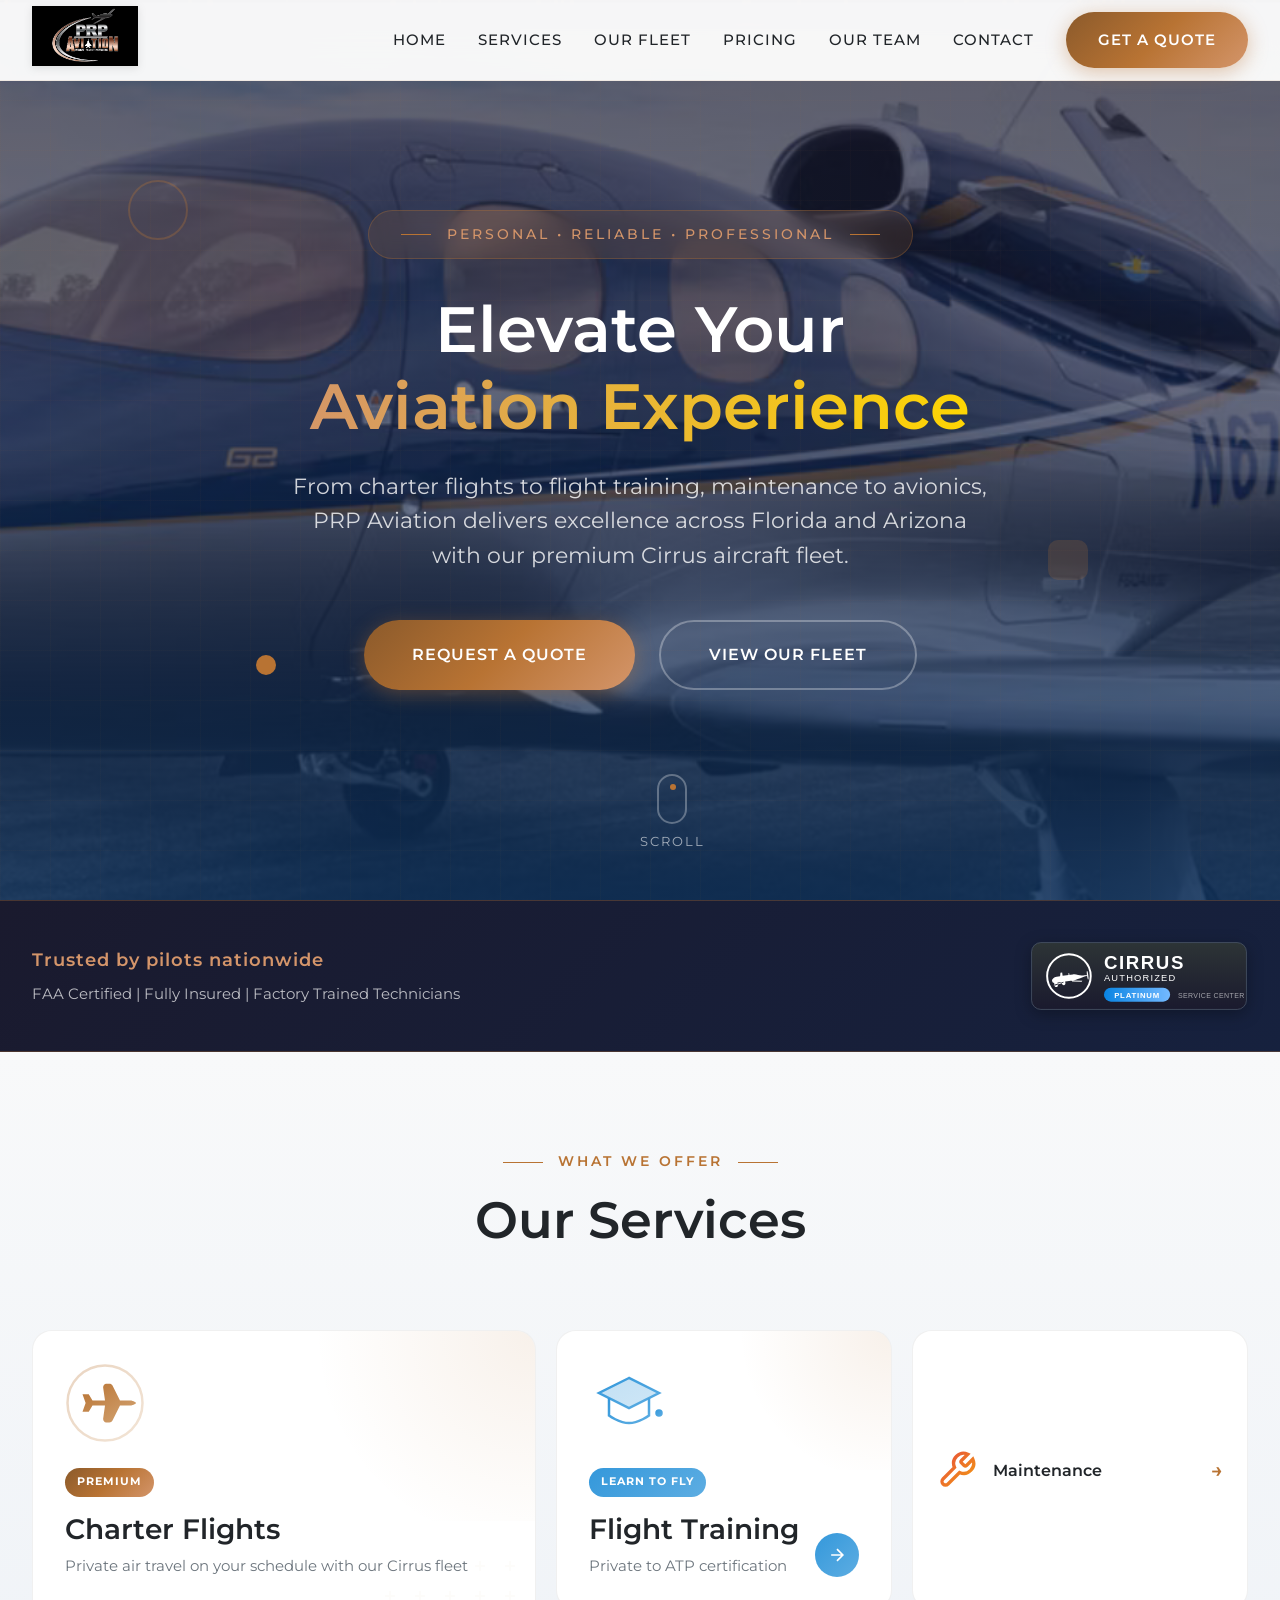
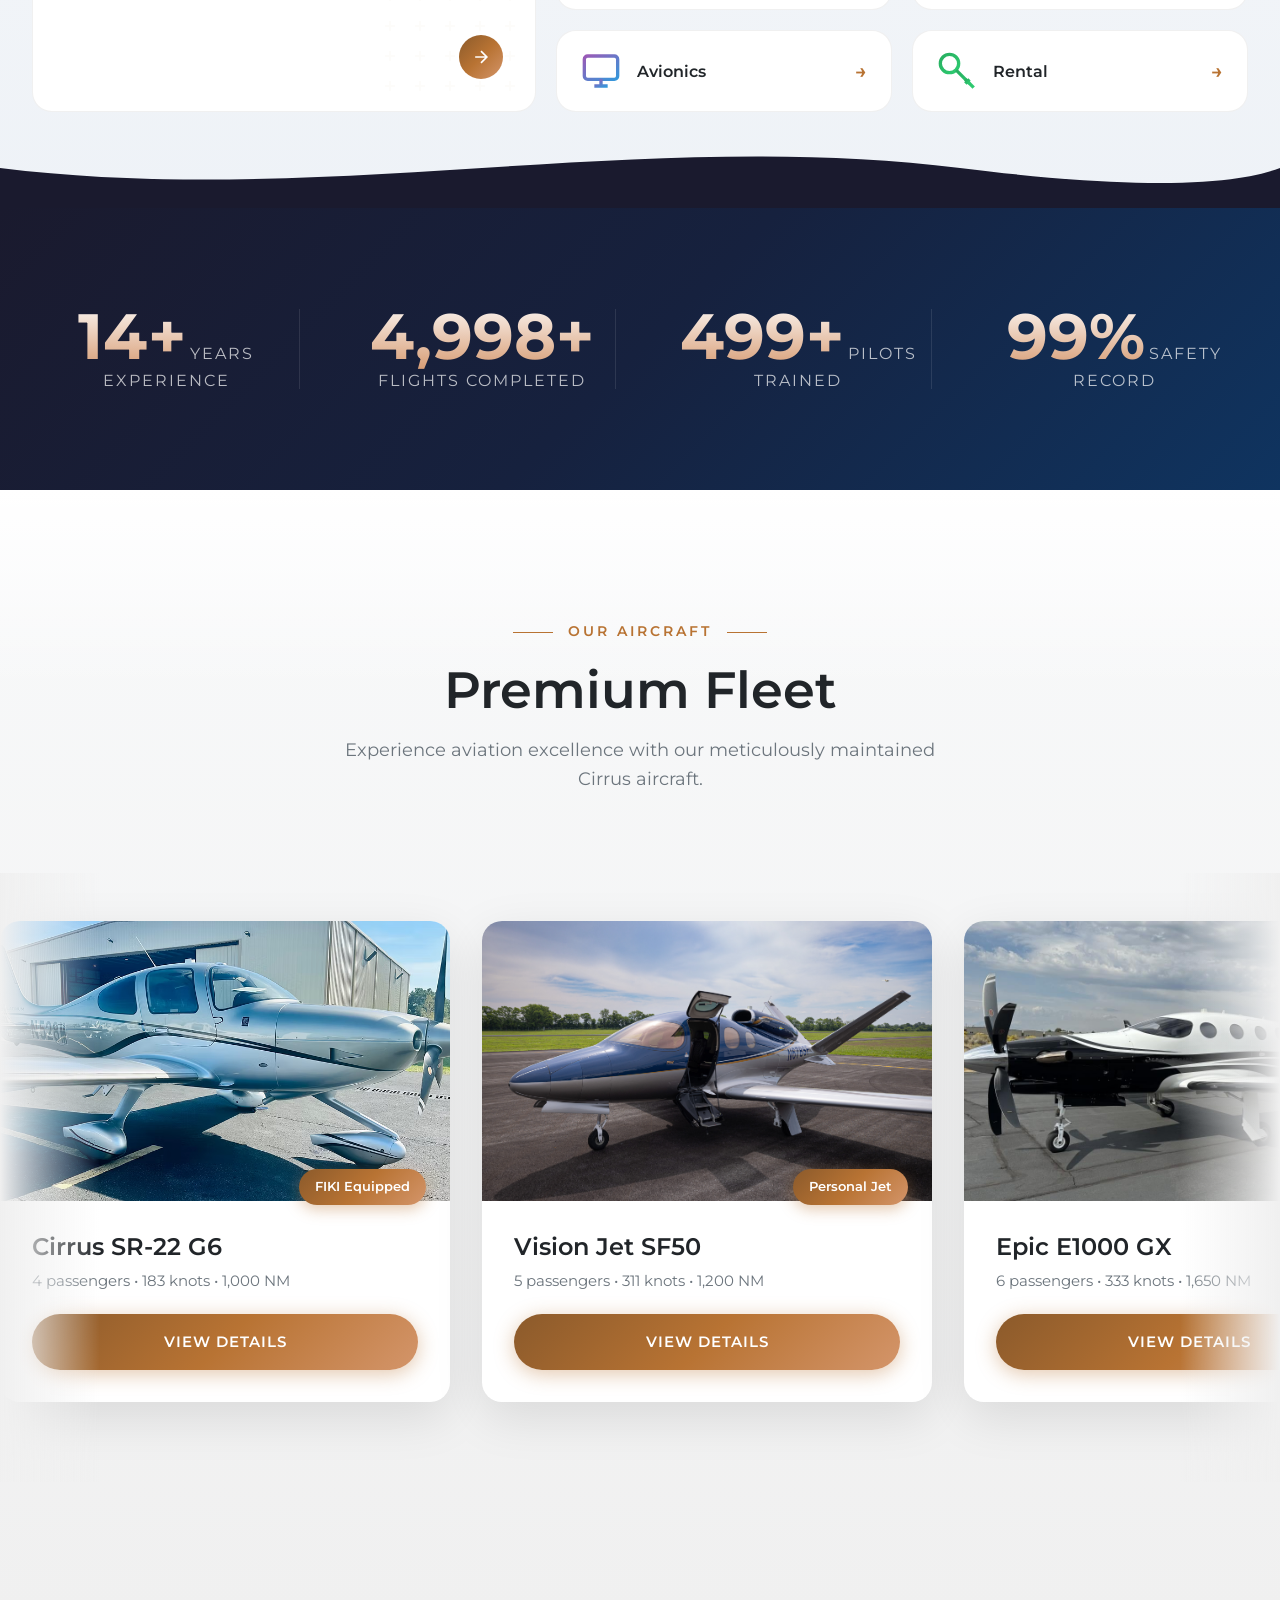
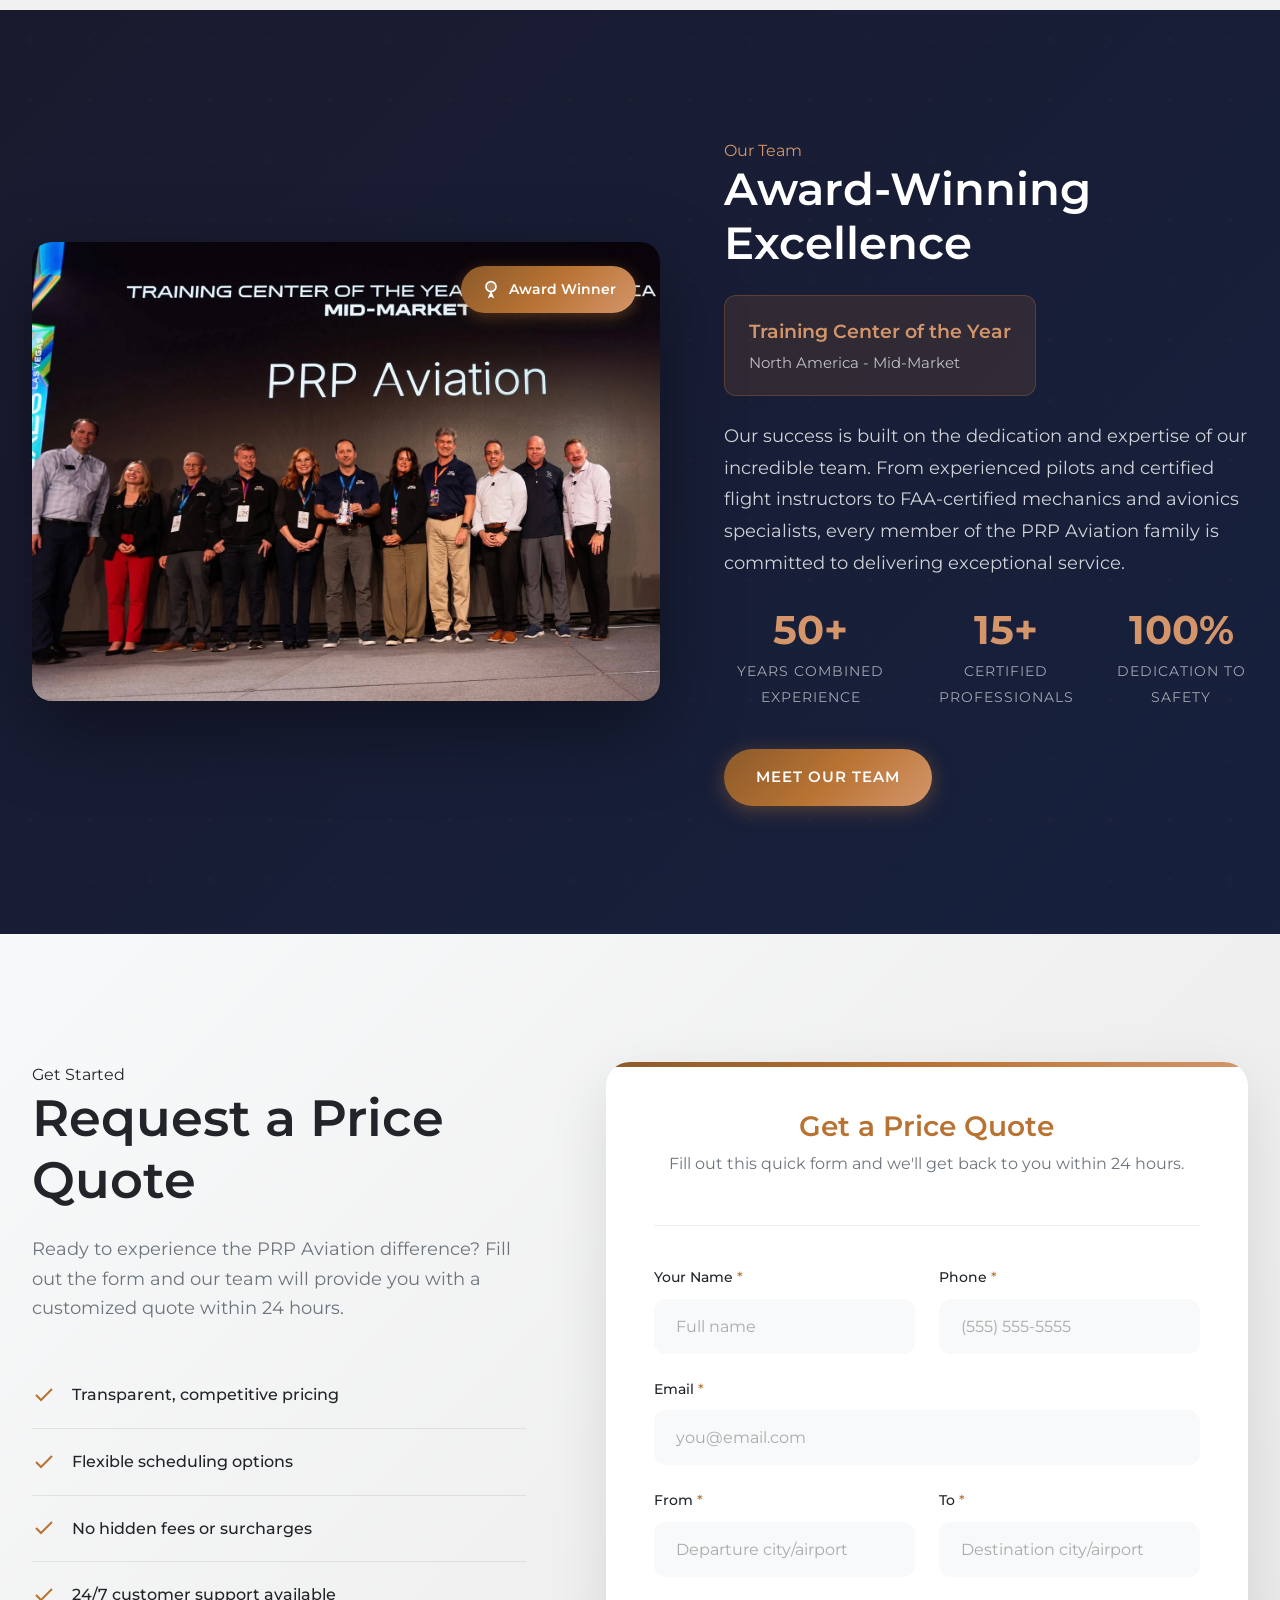
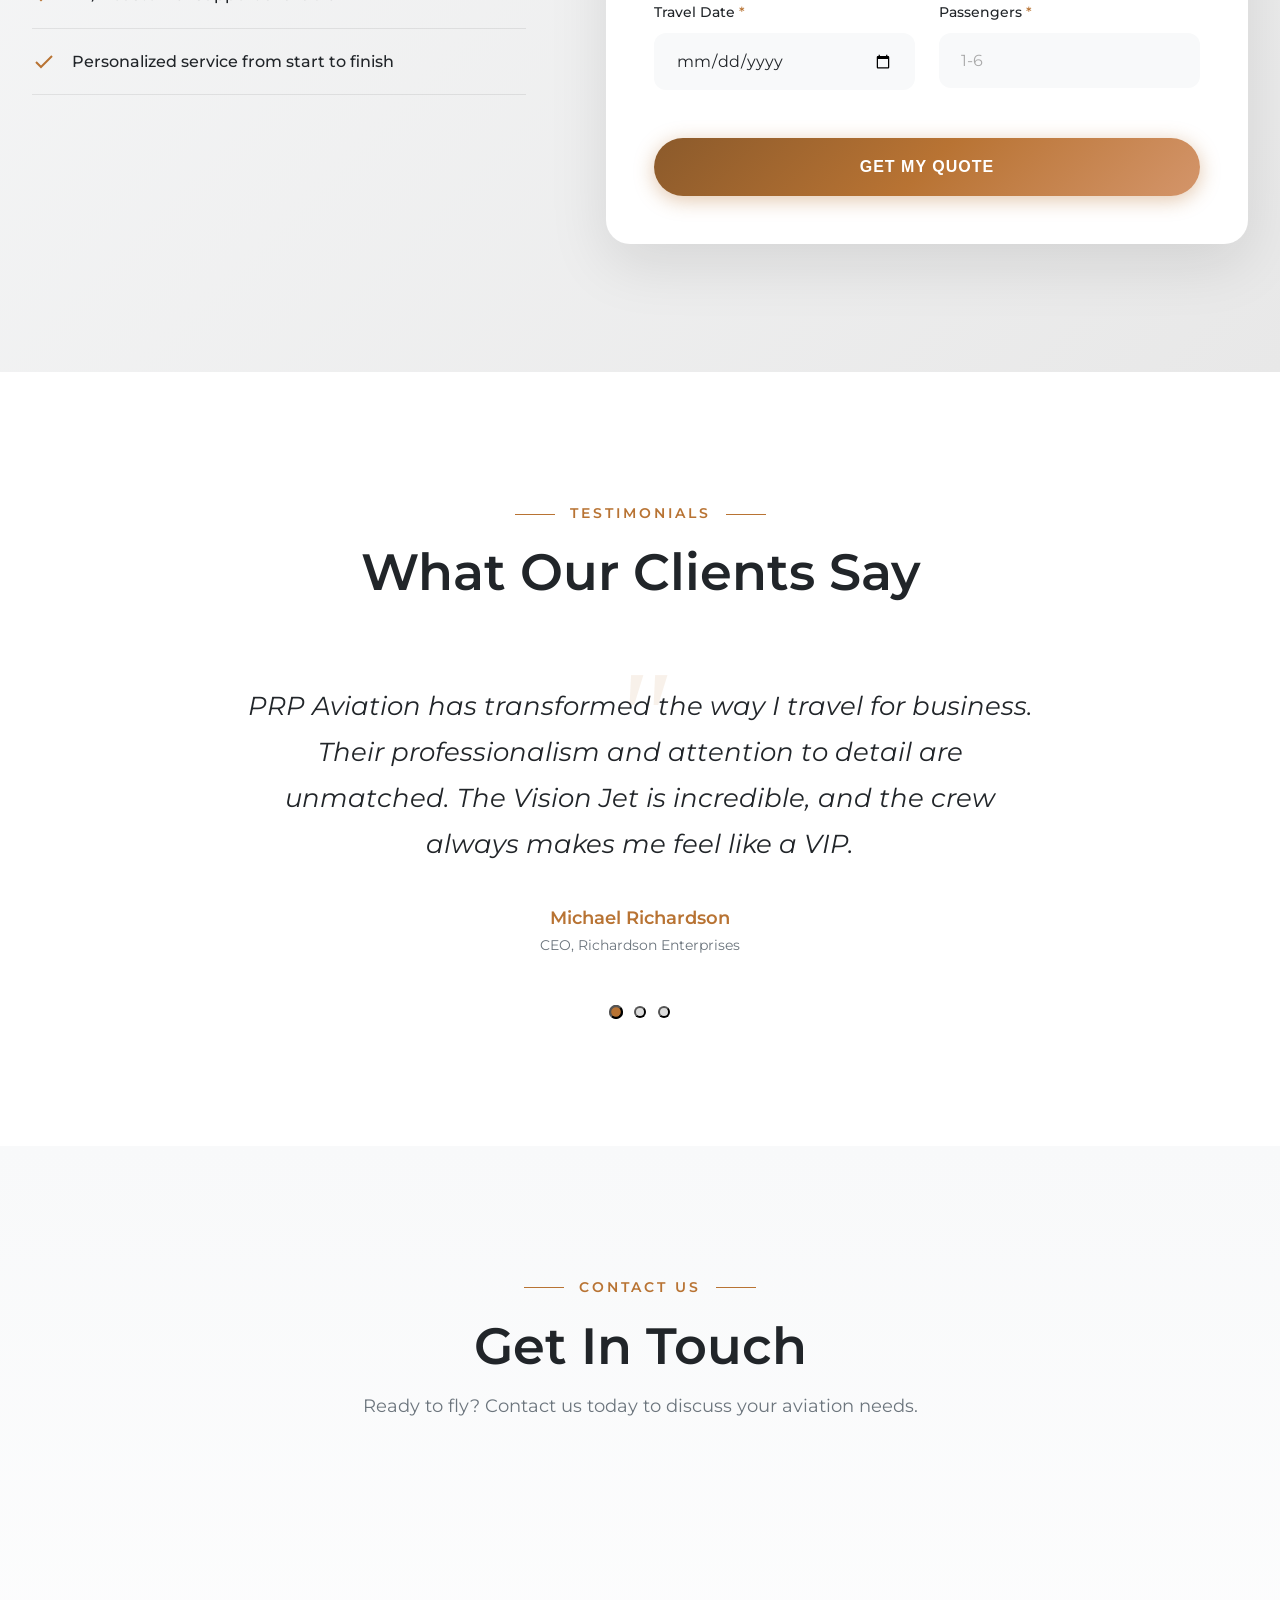
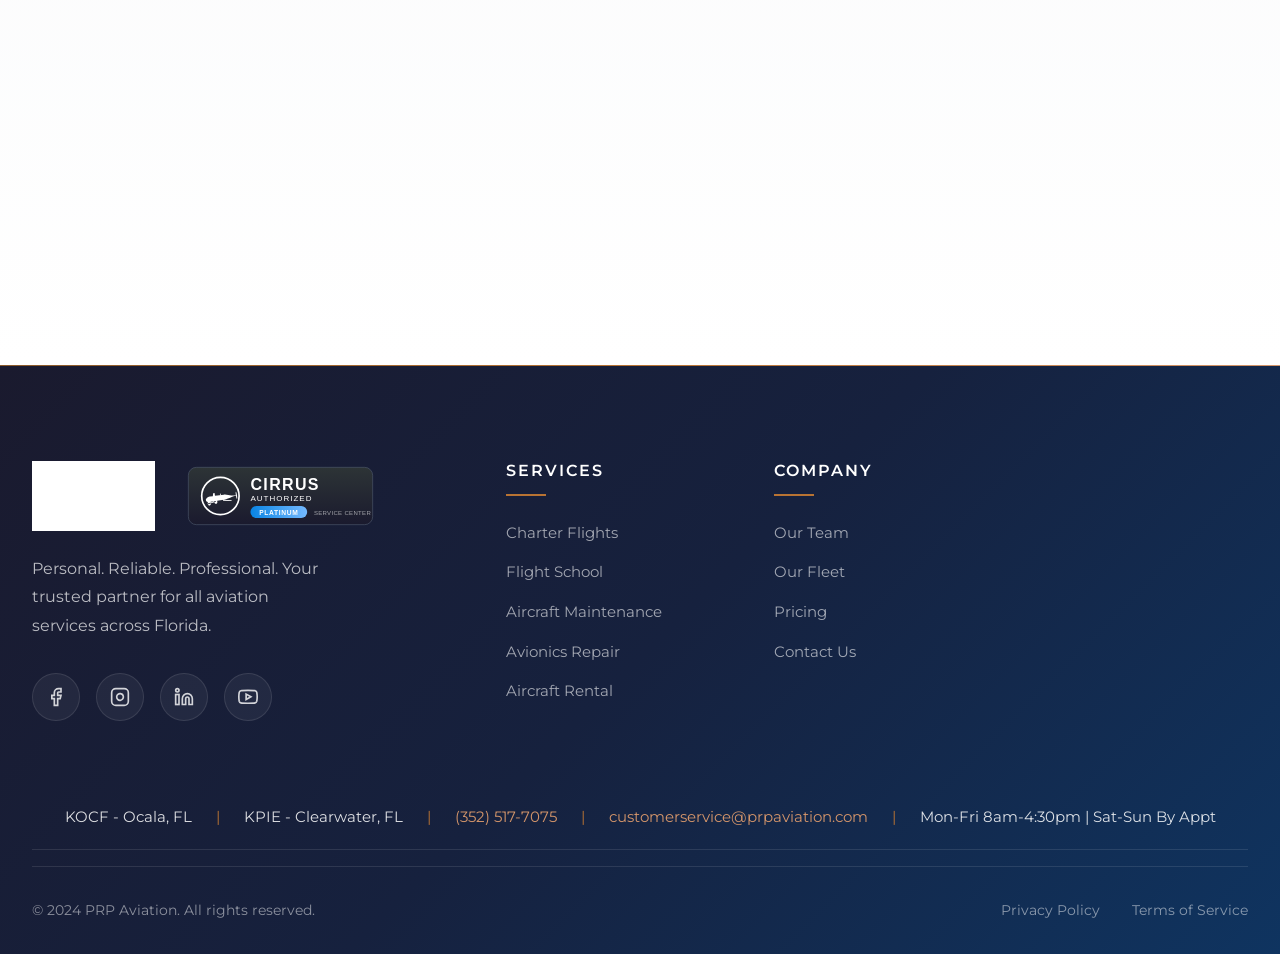
==== commit 75b0cc75: "Redesign services with bento grid and graphic icons - Bento box layout with large charter card and m" ====
--- a/index.html
+++ b/index.html
@@ -105,249 +105,322 @@
     </section>
 
     <!-- Services Section -->
-    <section class="services-new" id="services">
+    <section class="services-graphic" id="services">
         <div class="container">
             <div class="section-header reveal">
                 <span class="subtitle">What We Offer</span>
                 <h2>Our Services</h2>
-                <p>Comprehensive aviation solutions tailored to your needs</p>
-            </div>
-
-            <div class="services-showcase">
-                <!-- Main Services - Top Row -->
-                <div class="service-main-grid">
-                    <a href="pages/charter.html" class="service-box service-charter reveal">
-                        <div class="service-box-bg"></div>
-                        <div class="service-box-content">
-                            <div class="service-icon-circle">
-                                <svg viewBox="0 0 24 24" fill="none" stroke="currentColor" stroke-width="2">
-                                    <path d="M17.8 19.2L16 11l3.5-3.5C21 6 21.5 4 21 3c-1-.5-3 0-4.5 1.5L13 8 4.8 6.2c-.5-.1-.9.1-1.1.5l-.3.5c-.2.5-.1 1 .3 1.3L9 12l-2 3H4l-1 1 3 2 2 3 1-1v-3l3-2 3.5 5.3c.3.4.8.5 1.3.3l.5-.2c.4-.3.6-.7.5-1.2z"/>
-                                </svg>
-                            </div>
-                            <h3>Charter Flights</h3>
-                            <p>Luxury private air travel with our premium Cirrus fleet</p>
-                            <span class="service-cta">Book Now <span>&rarr;</span></span>
-                        </div>
-                        <img src="images/vision-jet.jpg" alt="Charter Flights" class="service-box-image">
-                    </a>
-
-                    <a href="pages/flight-school.html" class="service-box service-training reveal">
-                        <div class="service-box-bg"></div>
-                        <div class="service-box-content">
-                            <div class="service-icon-circle">
-                                <svg viewBox="0 0 24 24" fill="none" stroke="currentColor" stroke-width="2">
-                                    <path d="M22 10v6M2 10l10-5 10 5-10 5z"/>
-                                    <path d="M6 12v5c3 3 9 3 12 0v-5"/>
-                                </svg>
-                            </div>
-                            <h3>Flight Training</h3>
-                            <p>From discovery flights to ATP certification</p>
-                            <span class="service-cta">Start Training <span>&rarr;</span></span>
-                        </div>
-                        <img src="images/sr22-g6.png" alt="Flight Training" class="service-box-image">
-                    </a>
-                </div>
-
-                <!-- Secondary Services - Bottom Row -->
-                <div class="service-secondary-grid">
-                    <a href="pages/maintenance.html" class="service-card-new reveal">
-                        <div class="service-card-icon" style="background: linear-gradient(135deg, #e74c3c, #c0392b);">
-                            <svg viewBox="0 0 24 24" fill="none" stroke="currentColor" stroke-width="2">
-                                <path d="M14.7 6.3a1 1 0 0 0 0 1.4l1.6 1.6a1 1 0 0 0 1.4 0l3.77-3.77a6 6 0 0 1-7.94 7.94l-6.91 6.91a2.12 2.12 0 0 1-3-3l6.91-6.91a6 6 0 0 1 7.94-7.94l-3.76 3.76z"/>
-                            </svg>
-                        </div>
-                        <div class="service-card-content">
-                            <h4>Maintenance</h4>
-                            <p>FAA-certified, Cirrus authorized</p>
-                        </div>
-                        <span class="service-arrow">&rarr;</span>
-                    </a>
-
-                    <a href="pages/avionics.html" class="service-card-new reveal">
-                        <div class="service-card-icon" style="background: linear-gradient(135deg, #3498db, #2980b9);">
-                            <svg viewBox="0 0 24 24" fill="none" stroke="currentColor" stroke-width="2">
-                                <rect x="2" y="3" width="20" height="14" rx="2" ry="2"/>
-                                <line x1="8" y1="21" x2="16" y2="21"/>
-                                <line x1="12" y1="17" x2="12" y2="21"/>
-                            </svg>
-                        </div>
-                        <div class="service-card-content">
-                            <h4>Avionics</h4>
-                            <p>Garmin authorized dealer</p>
-                        </div>
-                        <span class="service-arrow">&rarr;</span>
-                    </a>
-
-                    <a href="pages/rental.html" class="service-card-new reveal">
-                        <div class="service-card-icon" style="background: linear-gradient(135deg, #27ae60, #1e8449);">
-                            <svg viewBox="0 0 24 24" fill="none" stroke="currentColor" stroke-width="2">
-                                <path d="M21 2l-2 2m-7.61 7.61a5.5 5.5 0 1 1-7.778 7.778 5.5 5.5 0 0 1 7.777-7.777zm0 0L15.5 7.5m0 0l3 3L22 7l-3-3m-3.5 3.5L19 4"/>
-                            </svg>
-                        </div>
-                        <div class="service-card-content">
-                            <h4>Aircraft Rental</h4>
-                            <p>SR-20 & SR-22 available</p>
-                        </div>
-                        <span class="service-arrow">&rarr;</span>
-                    </a>
-                </div>
-            </div>
+            </div>
+
+            <div class="services-bento">
+                <!-- Charter - Large Left -->
+                <a href="pages/charter.html" class="bento-card bento-large charter-card reveal">
+                    <div class="bento-glow"></div>
+                    <div class="bento-icon">
+                        <svg viewBox="0 0 64 64" fill="none">
+                            <circle cx="32" cy="32" r="30" stroke="url(#charterGrad)" stroke-width="2" opacity="0.3"/>
+                            <path d="M52 30H44L38 18C37.5 17 36.5 16.5 35.5 16.5H33C31.5 16.5 30.5 18 30.5 19.5L32 30H22L19 25H14L16.5 32L14 39H19L22 34H32L30.5 44.5C30.5 46 31.5 47.5 33 47.5H35.5C36.5 47.5 37.5 47 38 46L44 34H52C55 34 57 32 57 32C57 32 55 30 52 30Z" fill="url(#charterGrad)"/>
+                            <defs>
+                                <linearGradient id="charterGrad" x1="0%" y1="0%" x2="100%" y2="100%">
+                                    <stop offset="0%" style="stop-color:#b87333"/>
+                                    <stop offset="100%" style="stop-color:#d4a574"/>
+                                </linearGradient>
+                            </defs>
+                        </svg>
+                    </div>
+                    <div class="bento-content">
+                        <span class="bento-label">Premium</span>
+                        <h3>Charter Flights</h3>
+                        <p>Private air travel on your schedule with our Cirrus fleet</p>
+                    </div>
+                    <div class="bento-arrow">
+                        <svg viewBox="0 0 24 24" fill="none" stroke="currentColor" stroke-width="2"><path d="M5 12h14M12 5l7 7-7 7"/></svg>
+                    </div>
+                    <div class="bento-pattern"></div>
+                </a>
+
+                <!-- Training - Top Right -->
+                <a href="pages/flight-school.html" class="bento-card bento-medium training-card reveal">
+                    <div class="bento-glow"></div>
+                    <div class="bento-icon">
+                        <svg viewBox="0 0 64 64" fill="none">
+                            <path d="M32 12L8 24L32 36L56 24L32 12Z" fill="url(#trainGrad)" opacity="0.3"/>
+                            <path d="M32 12L8 24L32 36L56 24L32 12Z" stroke="url(#trainGrad)" stroke-width="2"/>
+                            <path d="M16 28V42C16 42 24 48 32 48C40 48 48 42 48 42V28" stroke="url(#trainGrad)" stroke-width="2"/>
+                            <path d="M56 24V38" stroke="url(#trainGrad)" stroke-width="2"/>
+                            <circle cx="56" cy="40" r="3" fill="url(#trainGrad)"/>
+                            <defs>
+                                <linearGradient id="trainGrad" x1="0%" y1="0%" x2="100%" y2="100%">
+                                    <stop offset="0%" style="stop-color:#3498db"/>
+                                    <stop offset="100%" style="stop-color:#5dade2"/>
+                                </linearGradient>
+                            </defs>
+                        </svg>
+                    </div>
+                    <div class="bento-content">
+                        <span class="bento-label">Learn to Fly</span>
+                        <h3>Flight Training</h3>
+                        <p>Private to ATP certification</p>
+                    </div>
+                    <div class="bento-arrow">
+                        <svg viewBox="0 0 24 24" fill="none" stroke="currentColor" stroke-width="2"><path d="M5 12h14M12 5l7 7-7 7"/></svg>
+                    </div>
+                </a>
+
+                <!-- Maintenance - Bottom Right Top -->
+                <a href="pages/maintenance.html" class="bento-card bento-small maint-card reveal">
+                    <div class="bento-icon-small">
+                        <svg viewBox="0 0 24 24" fill="none" stroke="url(#maintGrad)" stroke-width="2">
+                            <path d="M14.7 6.3a1 1 0 0 0 0 1.4l1.6 1.6a1 1 0 0 0 1.4 0l3.77-3.77a6 6 0 0 1-7.94 7.94l-6.91 6.91a2.12 2.12 0 0 1-3-3l6.91-6.91a6 6 0 0 1 7.94-7.94l-3.76 3.76z"/>
+                            <defs>
+                                <linearGradient id="maintGrad" x1="0%" y1="0%" x2="100%" y2="100%">
+                                    <stop offset="0%" style="stop-color:#e74c3c"/>
+                                    <stop offset="100%" style="stop-color:#f39c12"/>
+                                </linearGradient>
+                            </defs>
+                        </svg>
+                    </div>
+                    <h4>Maintenance</h4>
+                    <span class="bento-mini-arrow">&rarr;</span>
+                </a>
+
+                <!-- Avionics -->
+                <a href="pages/avionics.html" class="bento-card bento-small avionics-card reveal">
+                    <div class="bento-icon-small">
+                        <svg viewBox="0 0 24 24" fill="none" stroke="url(#avioGrad)" stroke-width="2">
+                            <rect x="2" y="3" width="20" height="14" rx="2"/>
+                            <path d="M8 21h8M12 17v4"/>
+                            <defs>
+                                <linearGradient id="avioGrad" x1="0%" y1="0%" x2="100%" y2="100%">
+                                    <stop offset="0%" style="stop-color:#9b59b6"/>
+                                    <stop offset="100%" style="stop-color:#3498db"/>
+                                </linearGradient>
+                            </defs>
+                        </svg>
+                    </div>
+                    <h4>Avionics</h4>
+                    <span class="bento-mini-arrow">&rarr;</span>
+                </a>
+
+                <!-- Rental -->
+                <a href="pages/rental.html" class="bento-card bento-small rental-card reveal">
+                    <div class="bento-icon-small">
+                        <svg viewBox="0 0 24 24" fill="none" stroke="url(#rentGrad)" stroke-width="2">
+                            <circle cx="7.5" cy="7.5" r="5.5"/>
+                            <path d="M11.5 11.5L22 22"/>
+                            <path d="M17 17l2.5 2.5M19.5 17l-2.5 2.5"/>
+                            <defs>
+                                <linearGradient id="rentGrad" x1="0%" y1="0%" x2="100%" y2="100%">
+                                    <stop offset="0%" style="stop-color:#27ae60"/>
+                                    <stop offset="100%" style="stop-color:#2ecc71"/>
+                                </linearGradient>
+                            </defs>
+                        </svg>
+                    </div>
+                    <h4>Rental</h4>
+                    <span class="bento-mini-arrow">&rarr;</span>
+                </a>
+            </div>
+        </div>
+
+        <!-- Transition Wave -->
+        <div class="section-wave">
+            <svg viewBox="0 0 1440 120" preserveAspectRatio="none">
+                <path d="M0,60 C360,120 720,0 1080,60 C1260,90 1380,90 1440,60 L1440,120 L0,120 Z" fill="#1a1a2e"/>
+            </svg>
         </div>
     </section>
 
     <style>
-        .services-new {
-            padding: 6rem 0;
-            background: linear-gradient(180deg, #f8f9fa 0%, #ffffff 100%);
-        }
-        .services-showcase {
-            margin-top: 3rem;
-        }
-        .service-main-grid {
-            display: grid;
-            grid-template-columns: repeat(2, 1fr);
-            gap: 2rem;
-            margin-bottom: 2rem;
-        }
-        .service-box {
+        .services-graphic {
+            padding: 6rem 0 0;
+            background: linear-gradient(180deg, #f8f9fa 0%, #eef2f7 100%);
             position: relative;
-            height: 320px;
-            border-radius: 24px;
+        }
+        .section-wave {
+            position: absolute;
+            bottom: 0;
+            left: 0;
+            width: 100%;
+            height: 80px;
             overflow: hidden;
-            display: flex;
-            align-items: flex-end;
-            text-decoration: none;
-            transition: all 0.4s ease;
-        }
-        .service-box:hover {
-            transform: translateY(-8px);
-            box-shadow: 0 30px 60px rgba(0,0,0,0.2);
-        }
-        .service-box-image {
-            position: absolute;
-            inset: 0;
+        }
+        .section-wave svg {
             width: 100%;
             height: 100%;
-            object-fit: cover;
-            transition: transform 0.6s ease;
-        }
-        .service-box:hover .service-box-image {
-            transform: scale(1.1);
-        }
-        .service-box-bg {
+        }
+        .services-bento {
+            display: grid;
+            grid-template-columns: 1.2fr 0.8fr 0.8fr;
+            grid-template-rows: auto auto;
+            gap: 1.25rem;
+            margin-top: 3rem;
+            padding-bottom: 6rem;
+        }
+        .bento-card {
+            background: white;
+            border-radius: 20px;
+            padding: 2rem;
+            text-decoration: none;
+            position: relative;
+            overflow: hidden;
+            transition: all 0.4s cubic-bezier(0.4, 0, 0.2, 1);
+            border: 1px solid rgba(0,0,0,0.06);
+        }
+        .bento-card:hover {
+            transform: translateY(-8px);
+            box-shadow: 0 25px 50px rgba(0,0,0,0.15);
+        }
+        .bento-glow {
             position: absolute;
-            inset: 0;
-            background: linear-gradient(to top, rgba(0,0,0,0.85) 0%, rgba(0,0,0,0.3) 50%, rgba(0,0,0,0.1) 100%);
+            top: -50%;
+            right: -50%;
+            width: 100%;
+            height: 100%;
+            background: radial-gradient(circle, rgba(184,115,51,0.1) 0%, transparent 70%);
+            transition: all 0.5s ease;
+        }
+        .bento-card:hover .bento-glow {
+            transform: scale(1.5);
+            opacity: 0.8;
+        }
+        .bento-pattern {
+            position: absolute;
+            bottom: 0;
+            right: 0;
+            width: 150px;
+            height: 150px;
+            background: url("data:image/svg+xml,%3Csvg width='60' height='60' viewBox='0 0 60 60' xmlns='http://www.w3.org/2000/svg'%3E%3Cg fill='none' fill-rule='evenodd'%3E%3Cg fill='%23b87333' fill-opacity='0.05'%3E%3Cpath d='M36 34v-4h-2v4h-4v2h4v4h2v-4h4v-2h-4zm0-30V0h-2v4h-4v2h4v4h2V6h4V4h-4zM6 34v-4H4v4H0v2h4v4h2v-4h4v-2H6zM6 4V0H4v4H0v2h4v4h2V6h4V4H6z'/%3E%3C/g%3E%3C/g%3E%3C/svg%3E");
+            opacity: 0.5;
+        }
+        .bento-large {
+            grid-row: span 2;
+            min-height: 340px;
+            display: flex;
+            flex-direction: column;
+        }
+        .bento-medium {
+            min-height: 160px;
+        }
+        .bento-small {
+            display: flex;
+            align-items: center;
+            gap: 1rem;
+            padding: 1.25rem 1.5rem;
+            min-height: auto;
+        }
+        .bento-icon {
+            width: 80px;
+            height: 80px;
+            margin-bottom: 1.5rem;
+        }
+        .bento-icon svg {
+            width: 100%;
+            height: 100%;
+        }
+        .bento-icon-small {
+            width: 40px;
+            height: 40px;
+            flex-shrink: 0;
+        }
+        .bento-icon-small svg {
+            width: 100%;
+            height: 100%;
+        }
+        .bento-content {
+            position: relative;
             z-index: 1;
-        }
-        .service-box-content {
-            position: relative;
-            z-index: 2;
-            padding: 2rem;
-            width: 100%;
-        }
-        .service-icon-circle {
-            width: 50px;
-            height: 50px;
+            flex: 1;
+        }
+        .bento-label {
+            display: inline-block;
+            background: var(--gradient-copper);
+            color: white;
+            font-size: 0.7rem;
+            font-weight: 700;
+            text-transform: uppercase;
+            letter-spacing: 1px;
+            padding: 0.35rem 0.75rem;
+            border-radius: 50px;
+            margin-bottom: 1rem;
+        }
+        .training-card .bento-label {
+            background: linear-gradient(135deg, #3498db, #5dade2);
+        }
+        .bento-card h3 {
+            color: var(--silver-light);
+            font-size: 1.75rem;
+            margin-bottom: 0.5rem;
+        }
+        .bento-card h4 {
+            color: var(--silver-light);
+            font-size: 1rem;
+            margin: 0;
+            flex: 1;
+        }
+        .bento-card p {
+            color: var(--text-gray);
+            font-size: 0.95rem;
+            line-height: 1.5;
+            margin: 0;
+        }
+        .bento-arrow {
+            position: absolute;
+            bottom: 2rem;
+            right: 2rem;
+            width: 44px;
+            height: 44px;
             background: var(--gradient-copper);
             border-radius: 50%;
             display: flex;
             align-items: center;
             justify-content: center;
-            margin-bottom: 1rem;
-        }
-        .service-icon-circle svg {
-            width: 24px;
-            height: 24px;
+            transition: transform 0.3s ease;
+        }
+        .training-card .bento-arrow {
+            background: linear-gradient(135deg, #3498db, #5dade2);
+        }
+        .bento-arrow svg {
+            width: 20px;
+            height: 20px;
             color: white;
         }
-        .service-box h3 {
-            color: white;
-            font-size: 1.75rem;
-            margin-bottom: 0.5rem;
-        }
-        .service-box p {
-            color: rgba(255,255,255,0.8);
-            font-size: 1rem;
-            margin-bottom: 1rem;
-        }
-        .service-cta {
-            display: inline-flex;
-            align-items: center;
-            gap: 0.5rem;
-            color: var(--copper-light);
-            font-weight: 600;
-            font-size: 0.95rem;
-        }
-        .service-cta span {
-            transition: transform 0.3s ease;
-        }
-        .service-box:hover .service-cta span {
+        .bento-card:hover .bento-arrow {
             transform: translateX(5px);
         }
-        .service-secondary-grid {
-            display: grid;
-            grid-template-columns: repeat(3, 1fr);
-            gap: 1.5rem;
-        }
-        .service-card-new {
-            display: flex;
-            align-items: center;
-            gap: 1.25rem;
-            padding: 1.5rem;
-            background: white;
-            border-radius: 16px;
-            text-decoration: none;
-            box-shadow: 0 10px 40px rgba(0,0,0,0.08);
-            transition: all 0.3s ease;
-            border: 1px solid rgba(0,0,0,0.05);
-        }
-        .service-card-new:hover {
-            transform: translateY(-5px);
-            box-shadow: 0 20px 50px rgba(0,0,0,0.12);
-        }
-        .service-card-icon {
-            width: 56px;
-            height: 56px;
-            border-radius: 14px;
-            display: flex;
-            align-items: center;
-            justify-content: center;
-            flex-shrink: 0;
-        }
-        .service-card-icon svg {
-            width: 26px;
-            height: 26px;
-            color: white;
-        }
-        .service-card-content {
-            flex: 1;
-        }
-        .service-card-content h4 {
-            color: var(--silver-light);
-            font-size: 1.1rem;
-            margin-bottom: 0.25rem;
-        }
-        .service-card-content p {
-            color: var(--text-gray);
-            font-size: 0.85rem;
-            margin: 0;
-        }
-        .service-arrow {
+        .bento-mini-arrow {
             color: var(--copper);
             font-size: 1.25rem;
             font-weight: 600;
             transition: transform 0.3s ease;
         }
-        .service-card-new:hover .service-arrow {
+        .bento-card:hover .bento-mini-arrow {
             transform: translateX(5px);
         }
+        .maint-card:hover { border-color: #e74c3c; }
+        .avionics-card:hover { border-color: #9b59b6; }
+        .rental-card:hover { border-color: #27ae60; }
+
         @media (max-width: 992px) {
-            .service-main-grid {
+            .services-bento {
+                grid-template-columns: 1fr 1fr;
+                grid-template-rows: auto;
+            }
+            .bento-large {
+                grid-column: span 2;
+                grid-row: span 1;
+                min-height: 280px;
+            }
+            .bento-medium {
+                grid-column: span 2;
+            }
+        }
+        @media (max-width: 576px) {
+            .services-bento {
                 grid-template-columns: 1fr;
             }
-            .service-secondary-grid {
-                grid-template-columns: 1fr;
+            .bento-large, .bento-medium {
+                grid-column: span 1;
             }
         }
     </style>
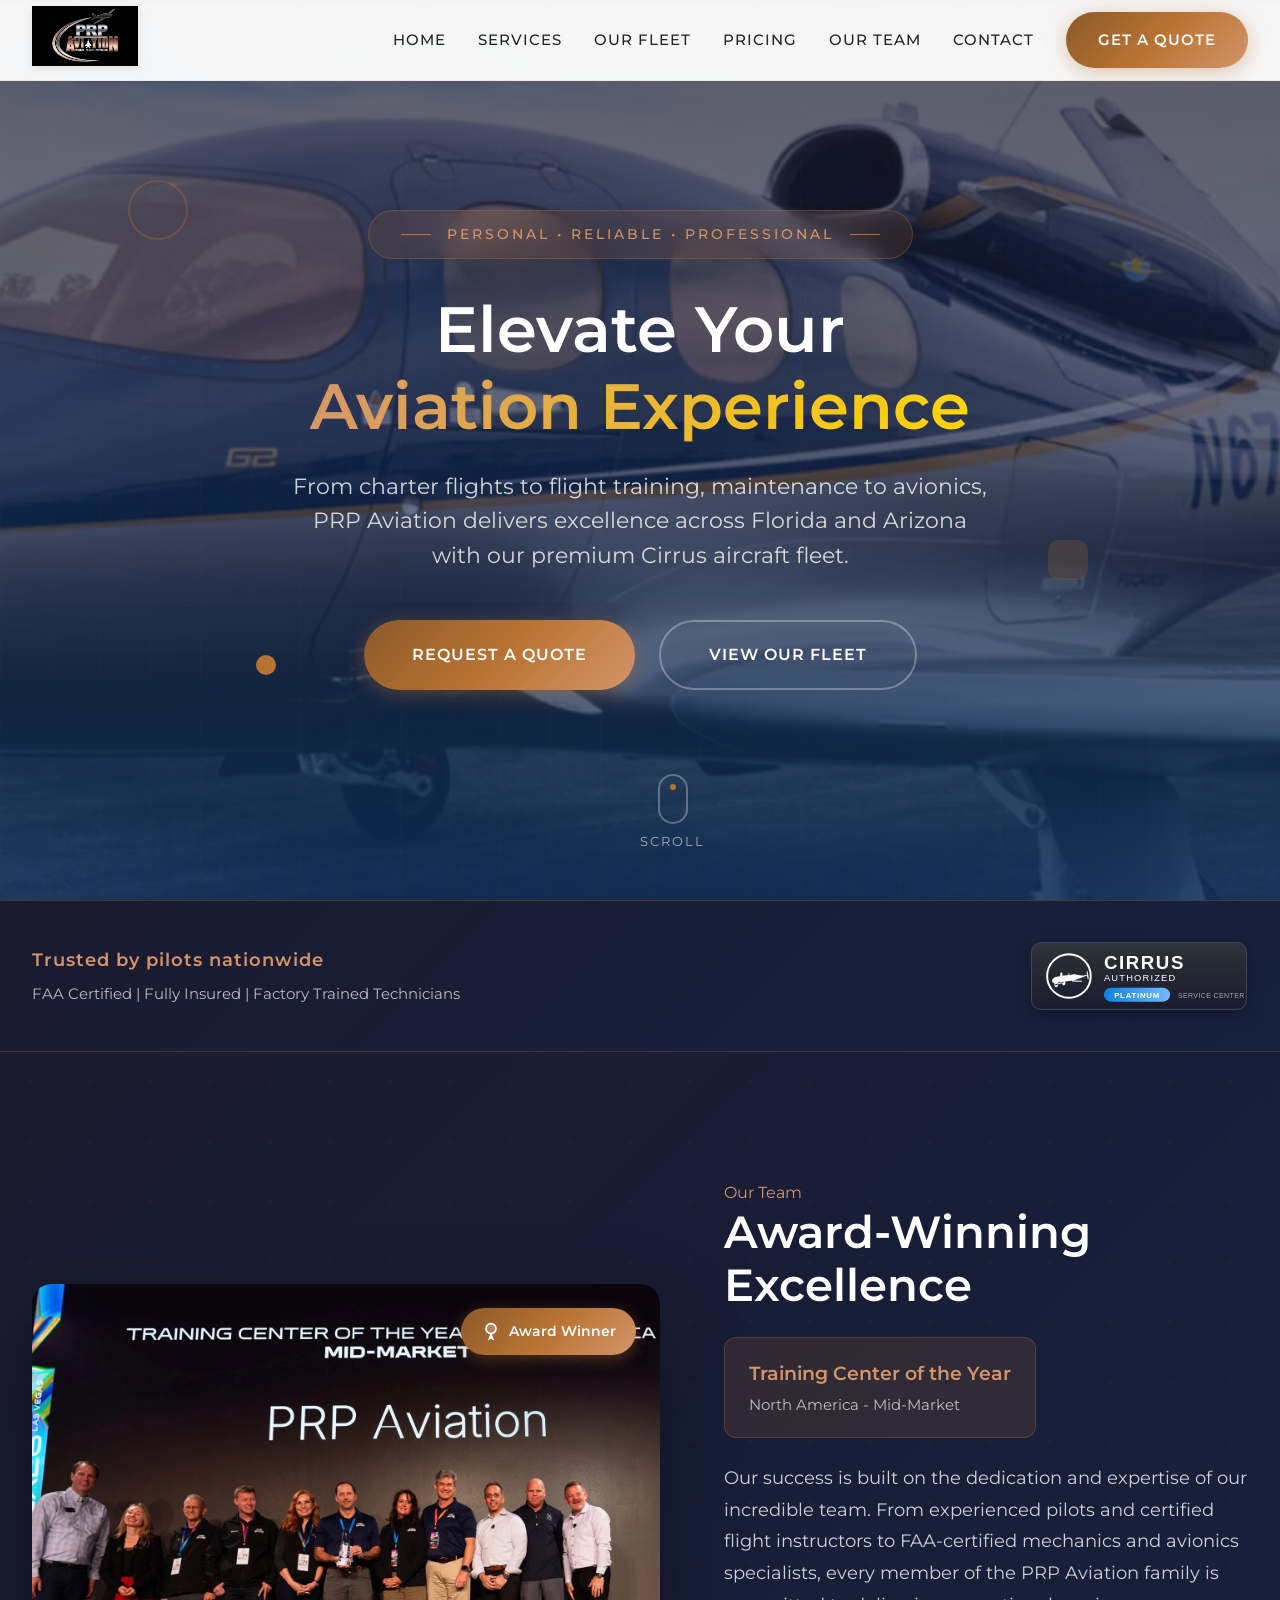
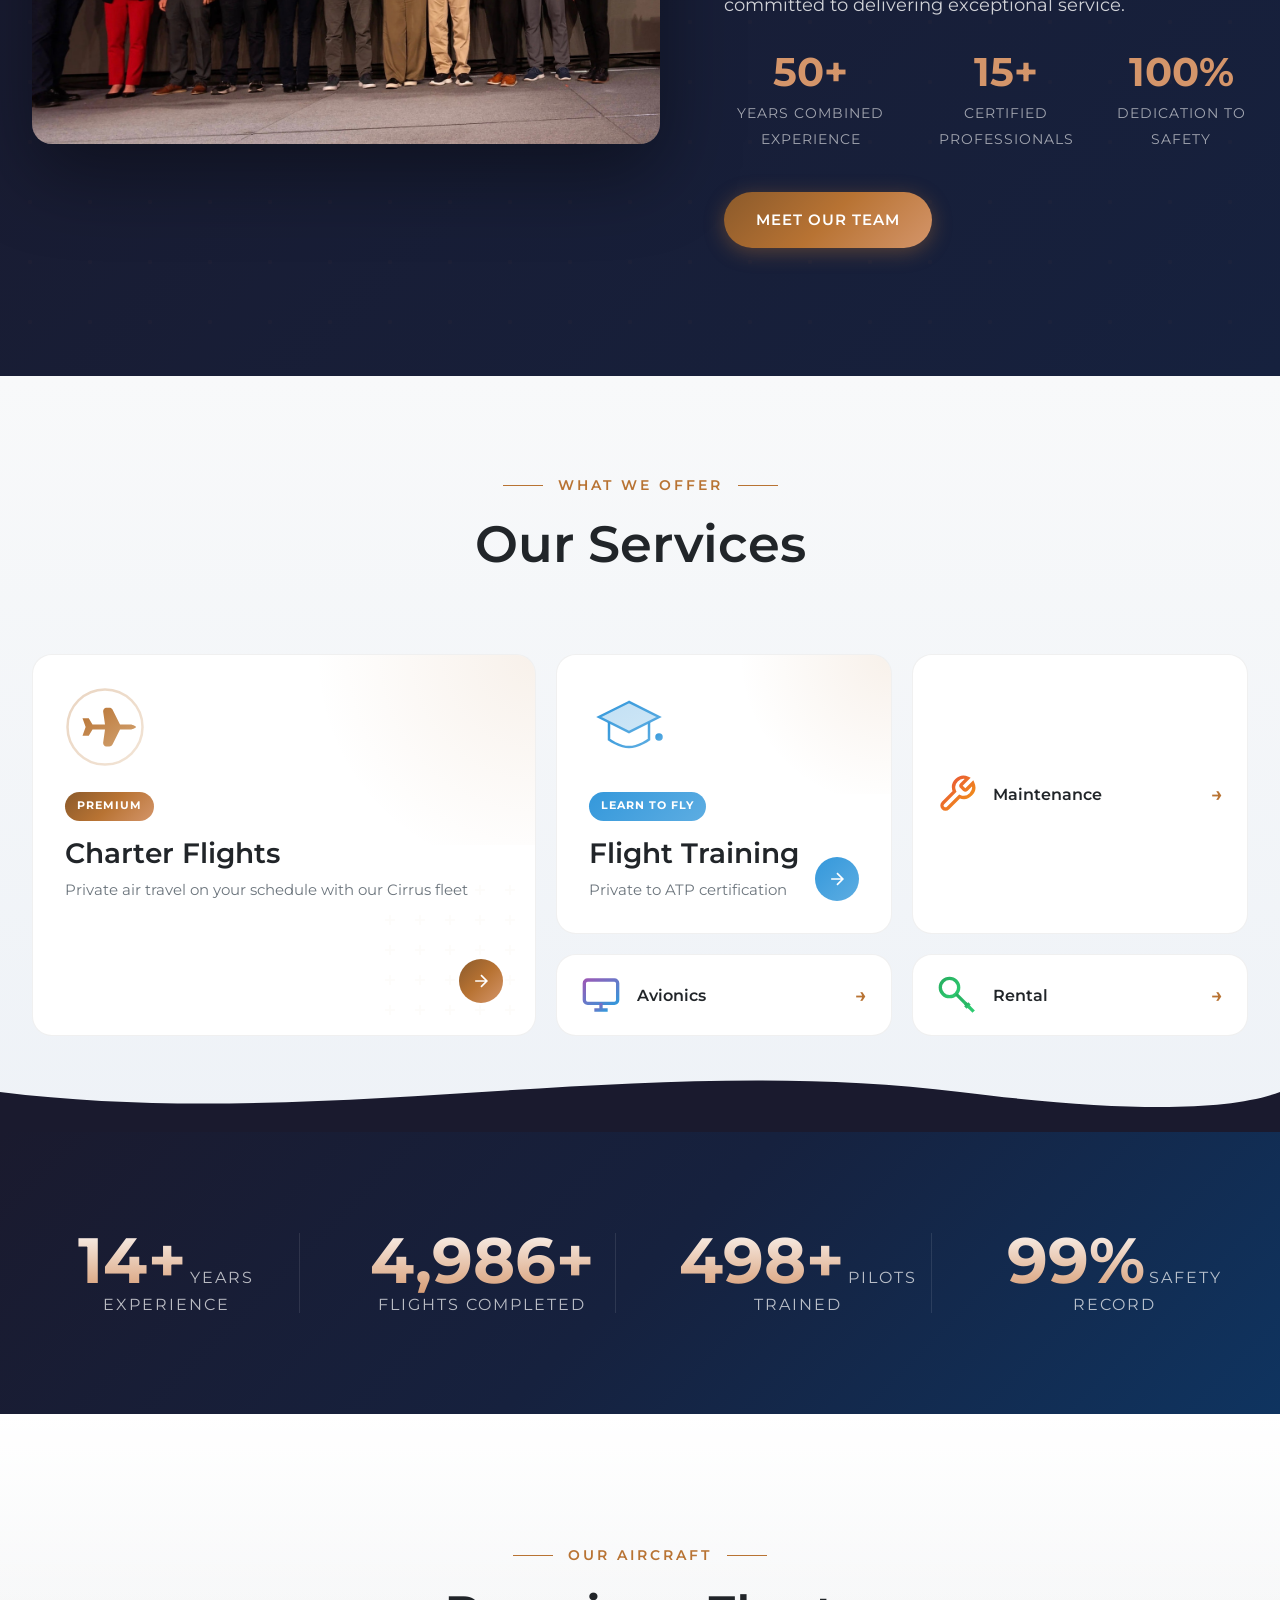
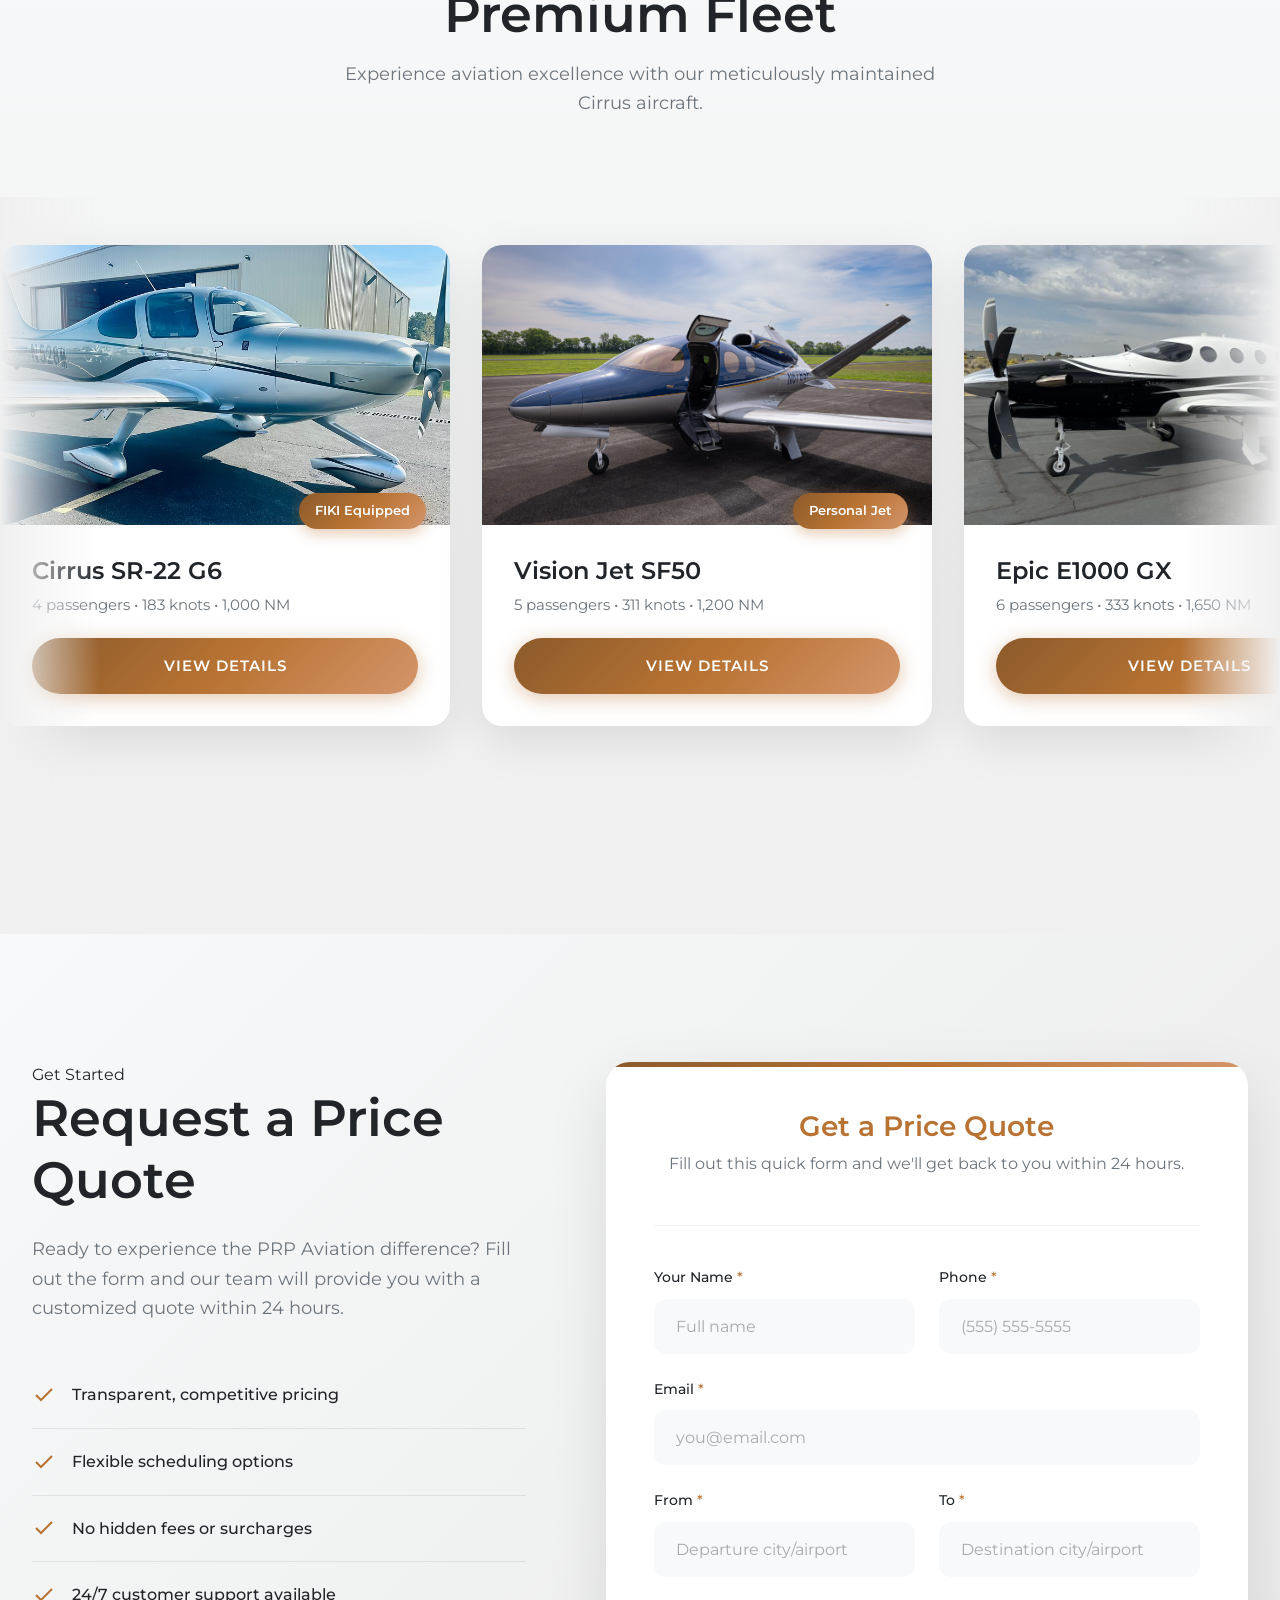
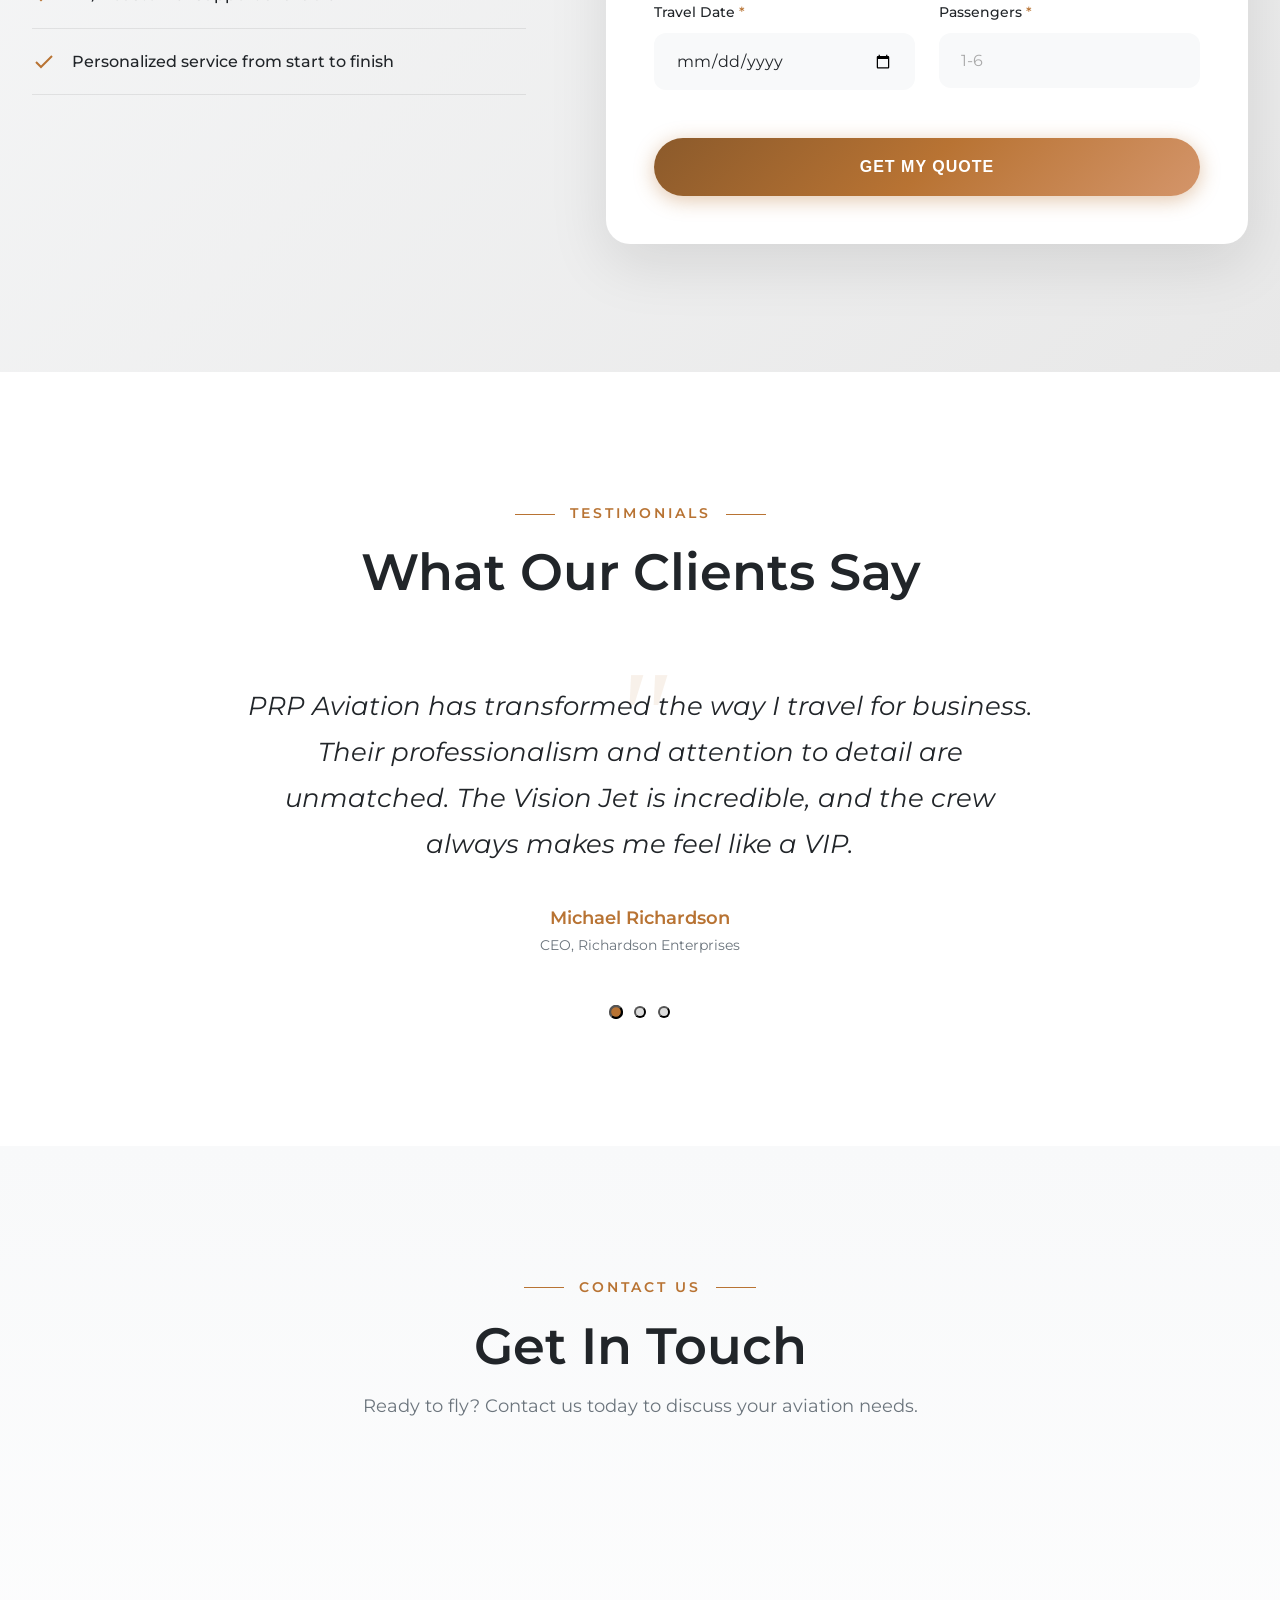
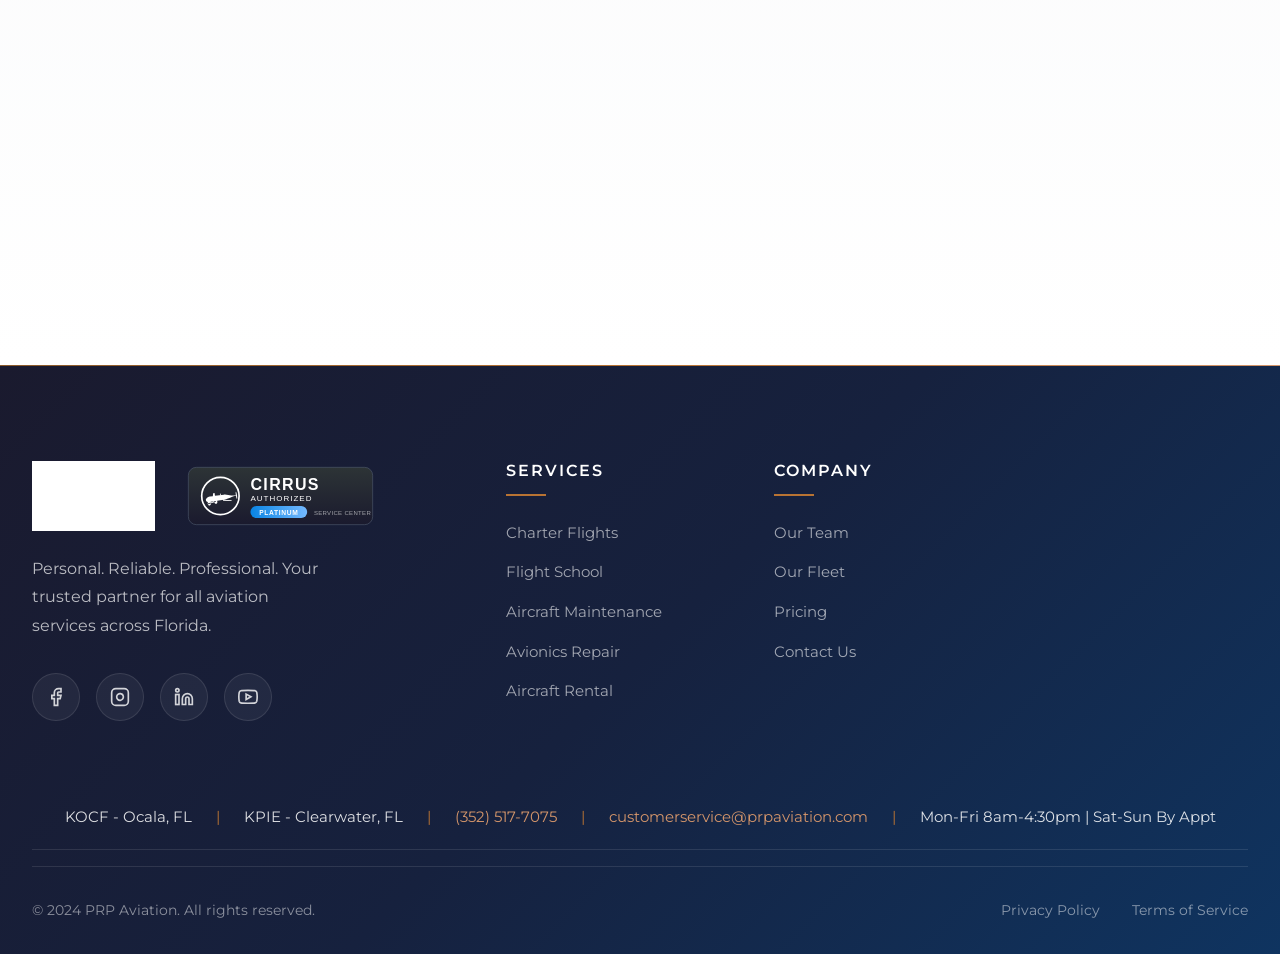
==== commit d74518d1: "Move Award-Winning Team section up after credentials Reorder homepage sections so Team Highlight app" ====
--- a/index.html
+++ b/index.html
@@ -99,6 +99,48 @@
                 </div>
                 <div class="credentials-badges">
                     <img src="images/cirrus-authorized-platinum.svg" alt="Cirrus Authorized Platinum Service Center" class="credential-badge">
+                </div>
+            </div>
+        </div>
+    </section>
+
+    <!-- Team Section -->
+    <section class="team-highlight">
+        <div class="container">
+            <div class="team-highlight-content">
+                <div class="team-highlight-image reveal">
+                    <img src="images/team-award.png" alt="PRP Aviation Team - Training Center of the Year Award">
+                    <div class="award-badge">
+                        <svg viewBox="0 0 24 24" fill="none" stroke="currentColor" stroke-width="2">
+                            <path d="M12 15l-2 5l2-1l2 1l-2-5z"/>
+                            <circle cx="12" cy="8" r="6"/>
+                        </svg>
+                        <span>Award Winner</span>
+                    </div>
+                </div>
+                <div class="team-highlight-info reveal">
+                    <span class="subtitle">Our Team</span>
+                    <h2>Award-Winning Excellence</h2>
+                    <div class="award-title">
+                        <span class="award-label">Training Center of the Year</span>
+                        <span class="award-region">North America - Mid-Market</span>
+                    </div>
+                    <p>Our success is built on the dedication and expertise of our incredible team. From experienced pilots and certified flight instructors to FAA-certified mechanics and avionics specialists, every member of the PRP Aviation family is committed to delivering exceptional service.</p>
+                    <ul class="team-stats">
+                        <li>
+                            <strong>50+</strong>
+                            <span>Years Combined Experience</span>
+                        </li>
+                        <li>
+                            <strong>15+</strong>
+                            <span>Certified Professionals</span>
+                        </li>
+                        <li>
+                            <strong>100%</strong>
+                            <span>Dedication to Safety</span>
+                        </li>
+                    </ul>
+                    <a href="pages/team.html" class="btn btn-primary">Meet Our Team</a>
                 </div>
             </div>
         </div>
@@ -524,48 +566,6 @@
                         <p>6 passengers • 333 knots • 1,650 NM</p>
                         <a href="pages/fleet.html#epic" class="btn btn-primary">View Details</a>
                     </div>
-                </div>
-            </div>
-        </div>
-    </section>
-
-    <!-- Team Section -->
-    <section class="team-highlight">
-        <div class="container">
-            <div class="team-highlight-content">
-                <div class="team-highlight-image reveal">
-                    <img src="images/team-award.png" alt="PRP Aviation Team - Training Center of the Year Award">
-                    <div class="award-badge">
-                        <svg viewBox="0 0 24 24" fill="none" stroke="currentColor" stroke-width="2">
-                            <path d="M12 15l-2 5l2-1l2 1l-2-5z"/>
-                            <circle cx="12" cy="8" r="6"/>
-                        </svg>
-                        <span>Award Winner</span>
-                    </div>
-                </div>
-                <div class="team-highlight-info reveal">
-                    <span class="subtitle">Our Team</span>
-                    <h2>Award-Winning Excellence</h2>
-                    <div class="award-title">
-                        <span class="award-label">Training Center of the Year</span>
-                        <span class="award-region">North America - Mid-Market</span>
-                    </div>
-                    <p>Our success is built on the dedication and expertise of our incredible team. From experienced pilots and certified flight instructors to FAA-certified mechanics and avionics specialists, every member of the PRP Aviation family is committed to delivering exceptional service.</p>
-                    <ul class="team-stats">
-                        <li>
-                            <strong>50+</strong>
-                            <span>Years Combined Experience</span>
-                        </li>
-                        <li>
-                            <strong>15+</strong>
-                            <span>Certified Professionals</span>
-                        </li>
-                        <li>
-                            <strong>100%</strong>
-                            <span>Dedication to Safety</span>
-                        </li>
-                    </ul>
-                    <a href="pages/team.html" class="btn btn-primary">Meet Our Team</a>
                 </div>
             </div>
         </div>
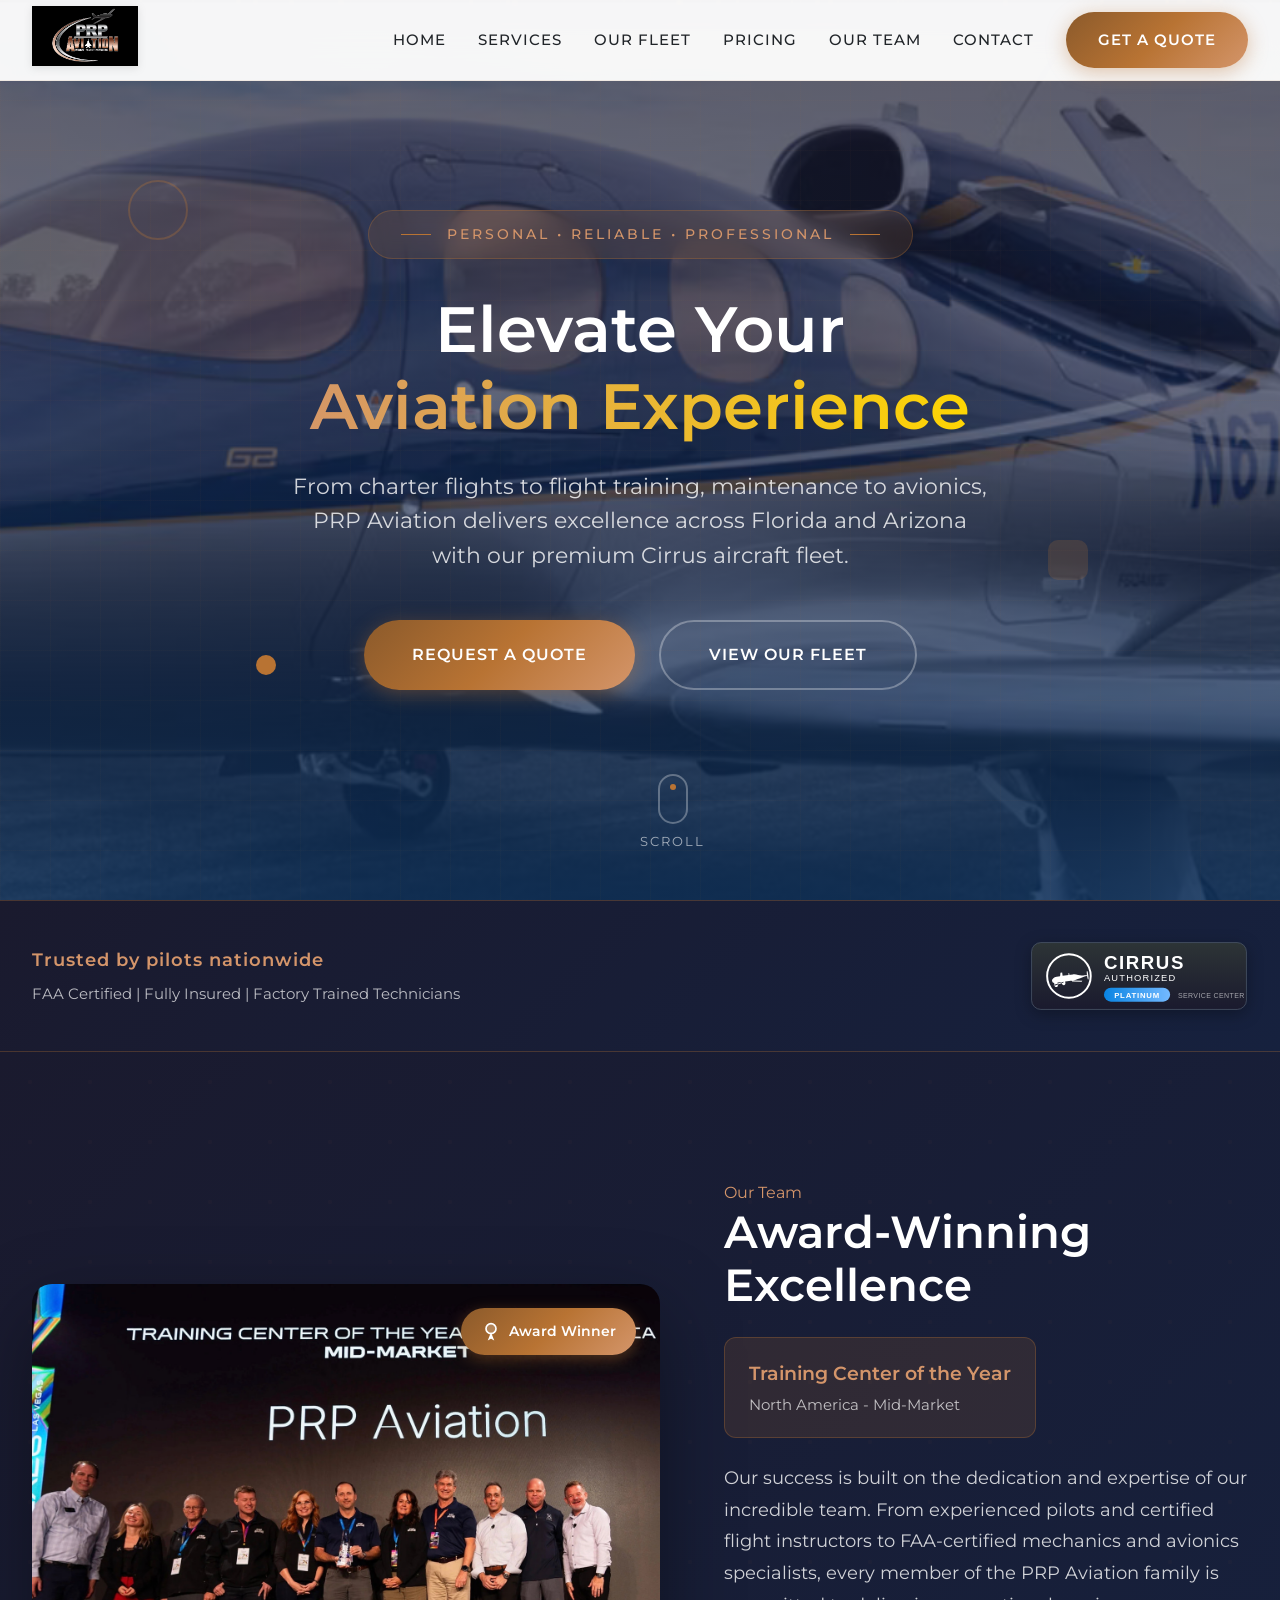
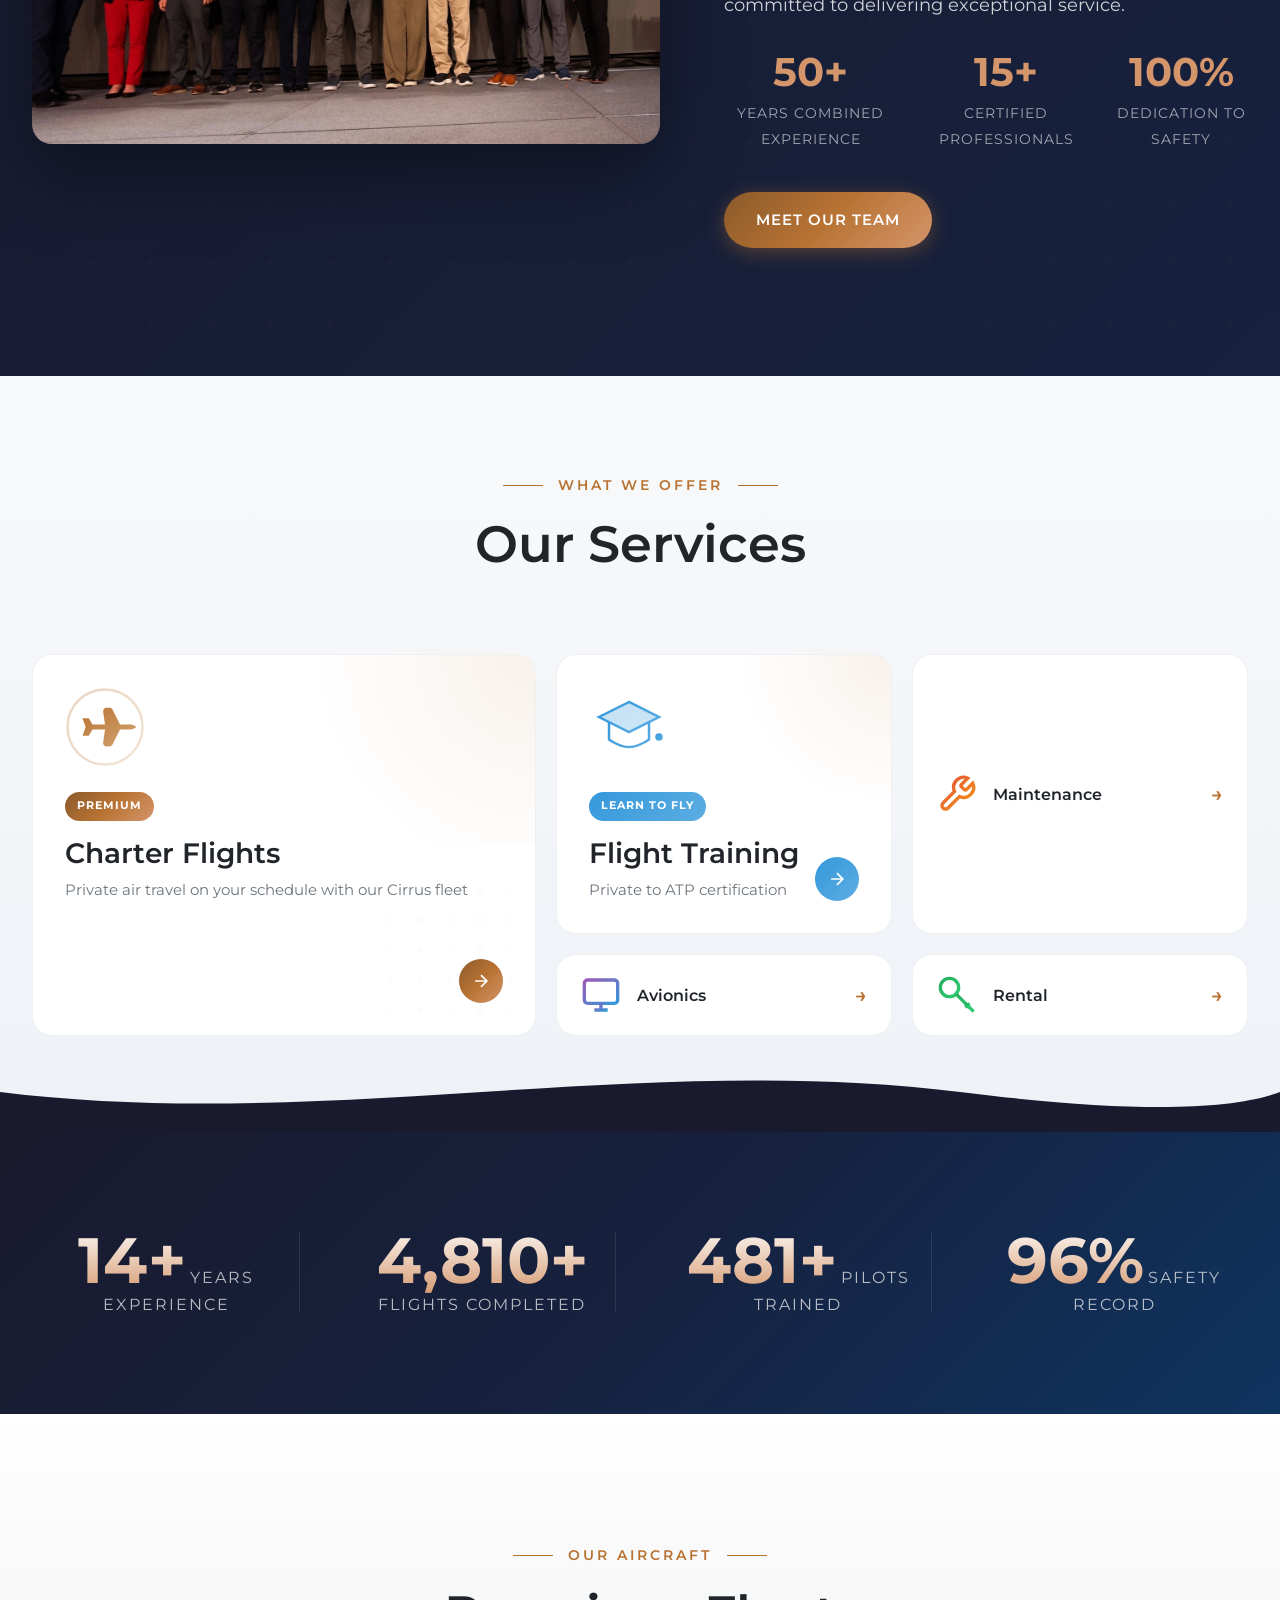
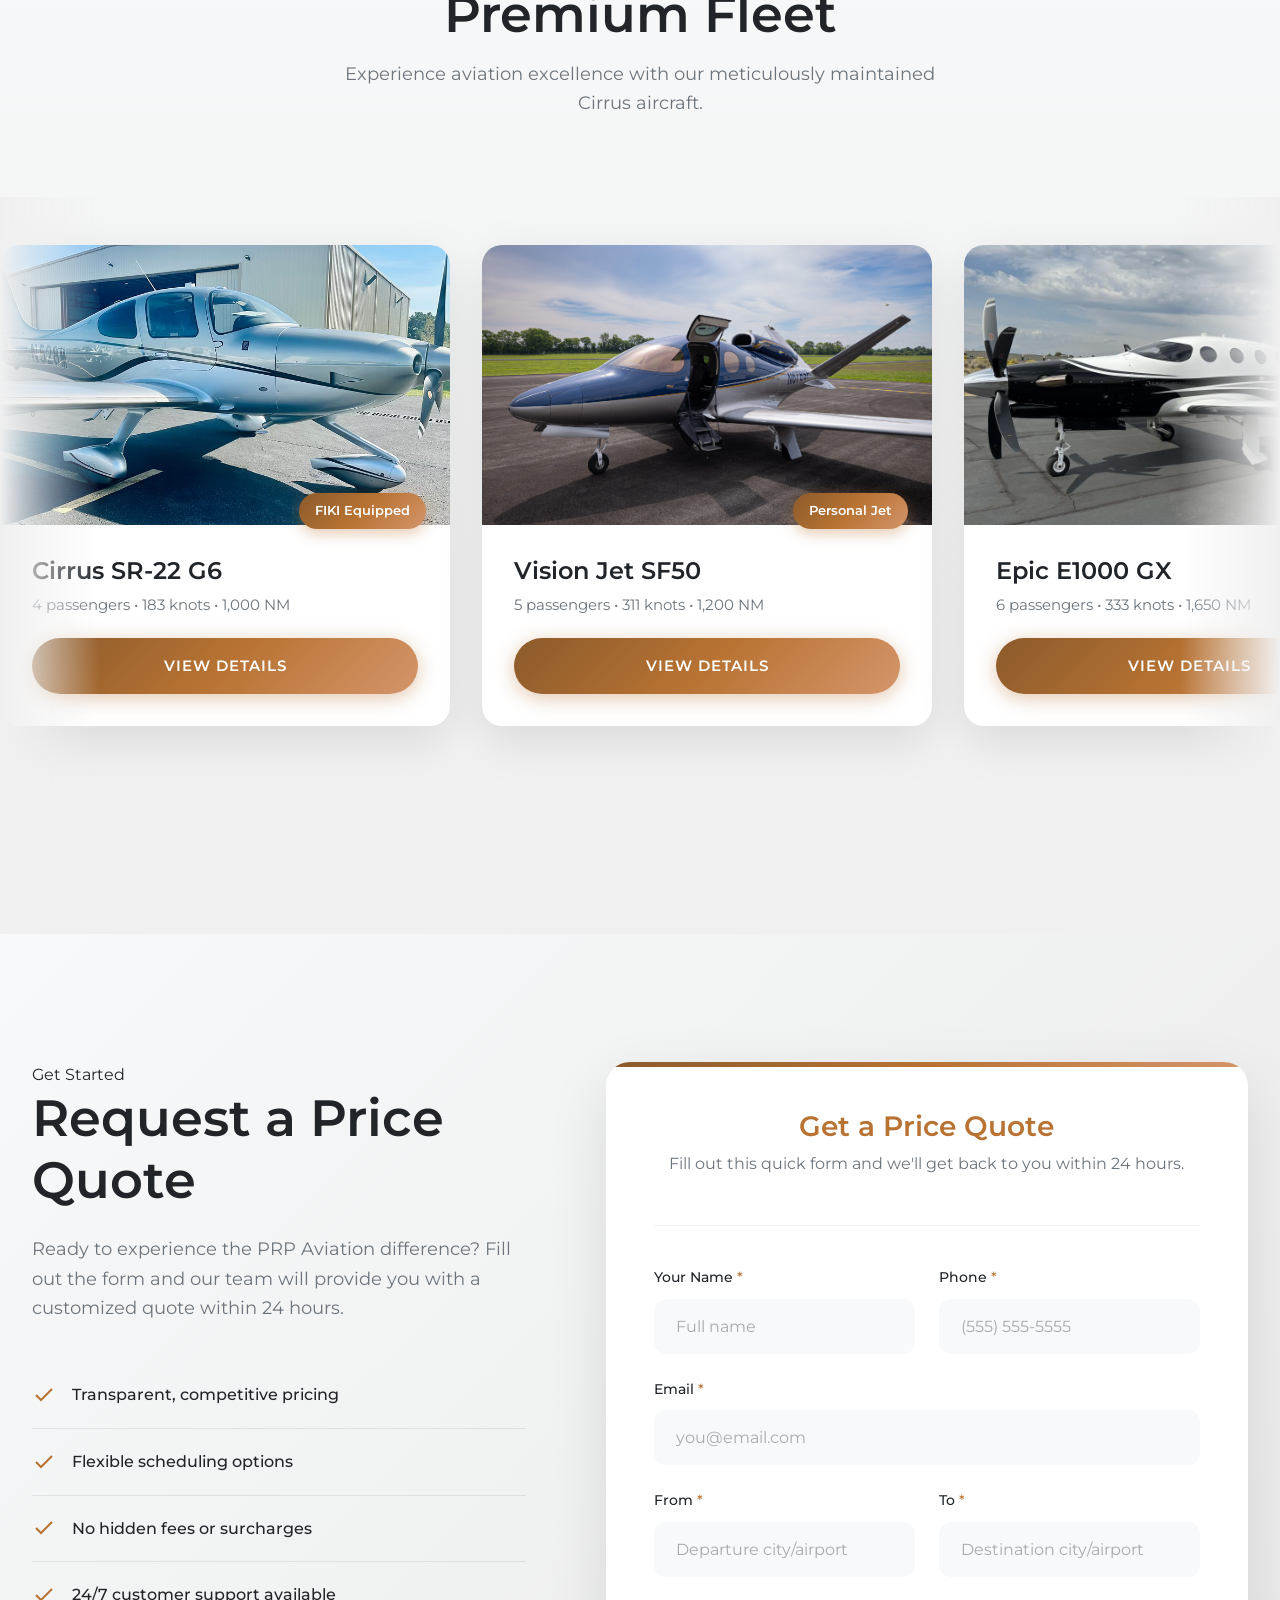
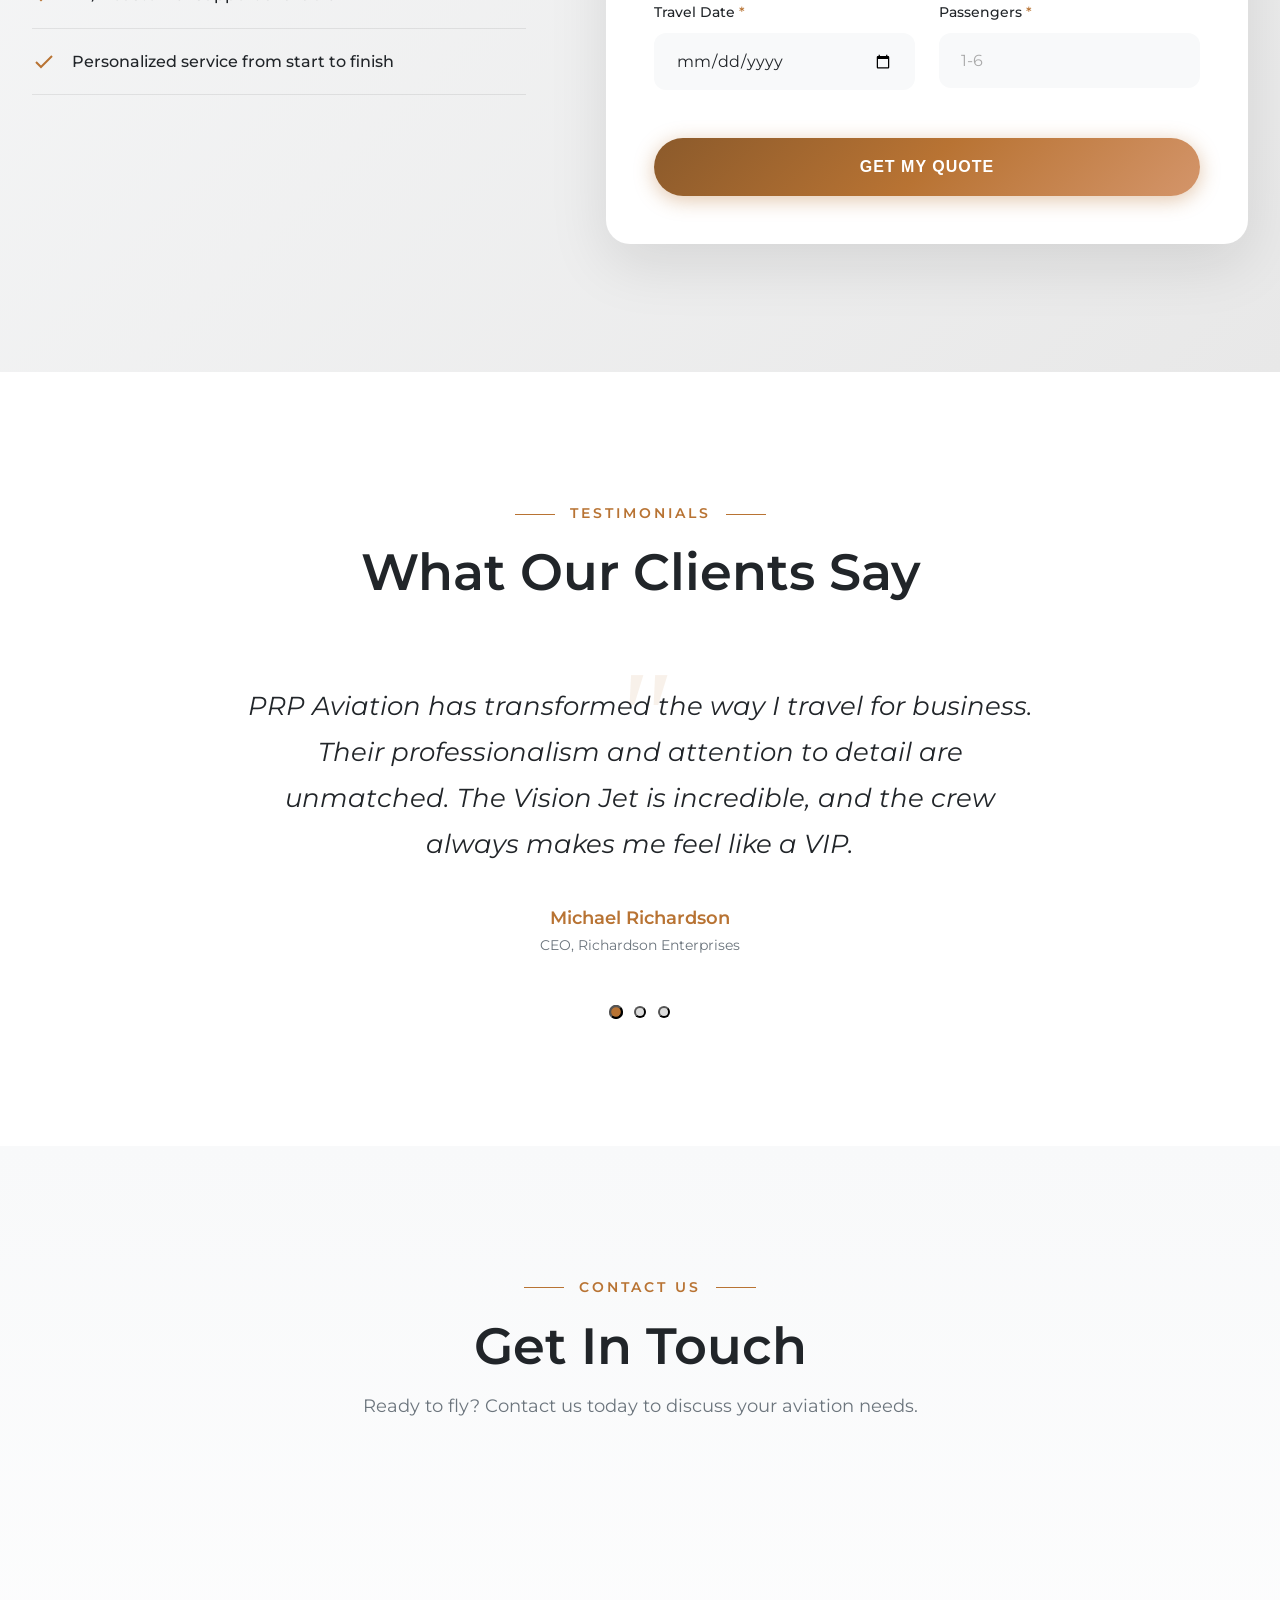
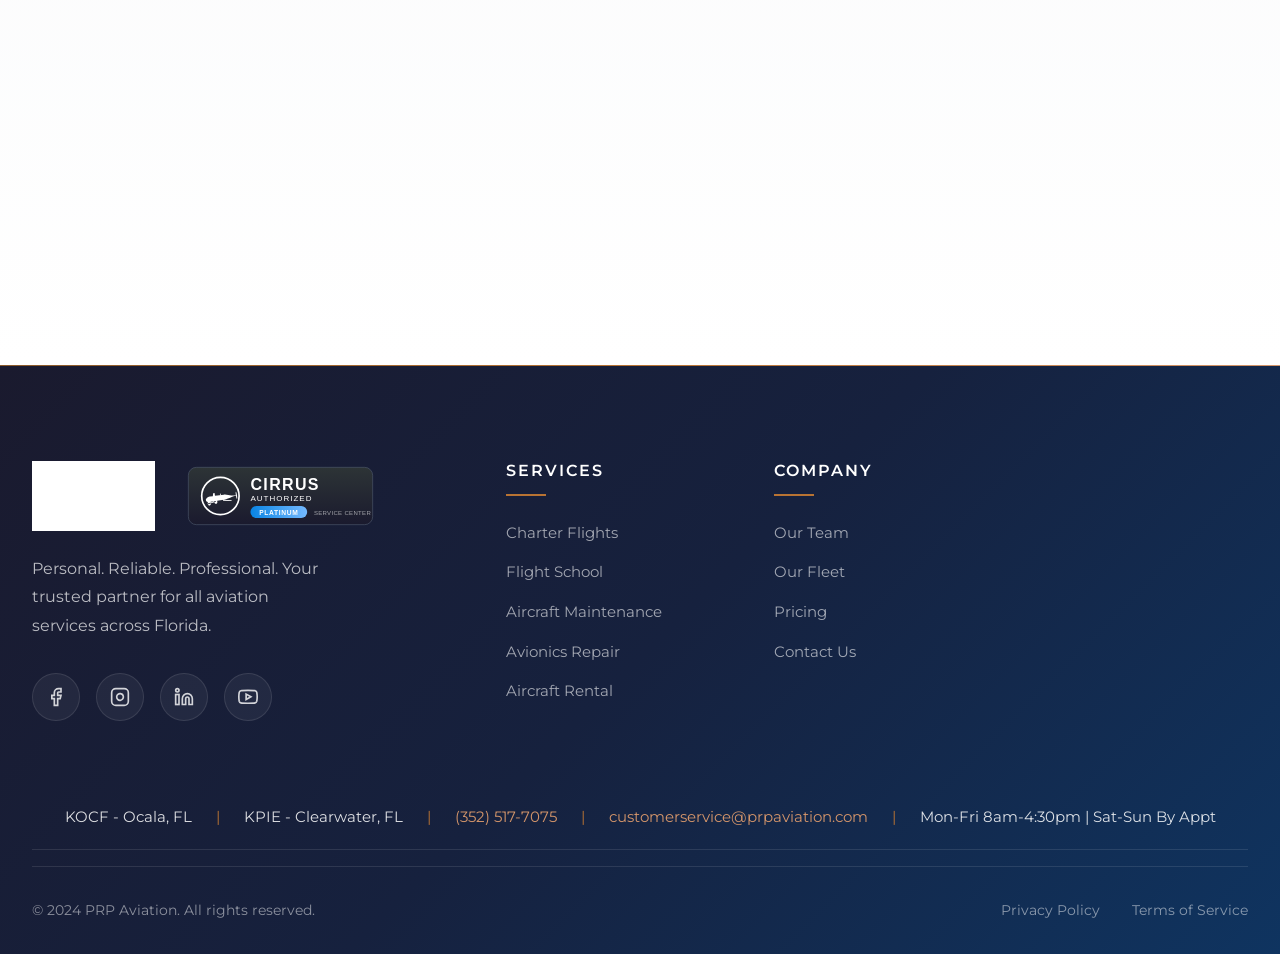
==== commit e73d70e1: "Fix fleet carousel to always show aircraft images - Added 4 sets of carousel cards (12 total) for se" ====
--- a/index.html
+++ b/index.html
@@ -504,9 +504,9 @@
         <!-- Rolling Fleet Carousel -->
         <div class="fleet-carousel">
             <div class="fleet-track">
-                <!-- Card 1: SR-22 G6 -->
-                <div class="carousel-card">
-                    <img src="images/sr22-g6.png" alt="Cirrus SR-22 G6">
+                <!-- Set 1 -->
+                <div class="carousel-card">
+                    <img src="images/sr22-g6.png" alt="Cirrus SR-22 G6" loading="eager">
                     <div class="carousel-card-content">
                         <span class="carousel-badge">FIKI Equipped</span>
                         <h3>Cirrus SR-22 G6</h3>
@@ -514,10 +514,8 @@
                         <a href="pages/fleet.html#sr22" class="btn btn-primary">View Details</a>
                     </div>
                 </div>
-
-                <!-- Card 2: Vision Jet -->
-                <div class="carousel-card">
-                    <img src="images/vision-jet.jpg" alt="Cirrus Vision Jet SF50">
+                <div class="carousel-card">
+                    <img src="images/vision-jet.jpg" alt="Cirrus Vision Jet SF50" loading="eager">
                     <div class="carousel-card-content">
                         <span class="carousel-badge">Personal Jet</span>
                         <h3>Vision Jet SF50</h3>
@@ -525,10 +523,8 @@
                         <a href="pages/fleet.html#visionjet" class="btn btn-primary">View Details</a>
                     </div>
                 </div>
-
-                <!-- Card 3: Epic E1000 -->
-                <div class="carousel-card">
-                    <img src="images/epic-e1000.jpg" alt="Epic E1000 GX">
+                <div class="carousel-card">
+                    <img src="images/epic-e1000.jpg" alt="Epic E1000 GX" loading="eager">
                     <div class="carousel-card-content">
                         <span class="carousel-badge">Turboprop</span>
                         <h3>Epic E1000 GX</h3>
@@ -537,9 +533,9 @@
                     </div>
                 </div>
 
-                <!-- Duplicates for seamless loop -->
-                <div class="carousel-card">
-                    <img src="images/sr22-g6.png" alt="Cirrus SR-22 G6">
+                <!-- Set 2 (duplicate for seamless loop) -->
+                <div class="carousel-card">
+                    <img src="images/sr22-g6.png" alt="Cirrus SR-22 G6" loading="eager">
                     <div class="carousel-card-content">
                         <span class="carousel-badge">FIKI Equipped</span>
                         <h3>Cirrus SR-22 G6</h3>
@@ -547,9 +543,8 @@
                         <a href="pages/fleet.html#sr22" class="btn btn-primary">View Details</a>
                     </div>
                 </div>
-
-                <div class="carousel-card">
-                    <img src="images/vision-jet.jpg" alt="Cirrus Vision Jet SF50">
+                <div class="carousel-card">
+                    <img src="images/vision-jet.jpg" alt="Cirrus Vision Jet SF50" loading="eager">
                     <div class="carousel-card-content">
                         <span class="carousel-badge">Personal Jet</span>
                         <h3>Vision Jet SF50</h3>
@@ -557,9 +552,66 @@
                         <a href="pages/fleet.html#visionjet" class="btn btn-primary">View Details</a>
                     </div>
                 </div>
-
-                <div class="carousel-card">
-                    <img src="images/epic-e1000.jpg" alt="Epic E1000 GX">
+                <div class="carousel-card">
+                    <img src="images/epic-e1000.jpg" alt="Epic E1000 GX" loading="eager">
+                    <div class="carousel-card-content">
+                        <span class="carousel-badge">Turboprop</span>
+                        <h3>Epic E1000 GX</h3>
+                        <p>6 passengers • 333 knots • 1,650 NM</p>
+                        <a href="pages/fleet.html#epic" class="btn btn-primary">View Details</a>
+                    </div>
+                </div>
+
+                <!-- Set 3 (extra duplicate for wide screens) -->
+                <div class="carousel-card">
+                    <img src="images/sr22-g6.png" alt="Cirrus SR-22 G6" loading="eager">
+                    <div class="carousel-card-content">
+                        <span class="carousel-badge">FIKI Equipped</span>
+                        <h3>Cirrus SR-22 G6</h3>
+                        <p>4 passengers • 183 knots • 1,000 NM</p>
+                        <a href="pages/fleet.html#sr22" class="btn btn-primary">View Details</a>
+                    </div>
+                </div>
+                <div class="carousel-card">
+                    <img src="images/vision-jet.jpg" alt="Cirrus Vision Jet SF50" loading="eager">
+                    <div class="carousel-card-content">
+                        <span class="carousel-badge">Personal Jet</span>
+                        <h3>Vision Jet SF50</h3>
+                        <p>5 passengers • 311 knots • 1,200 NM</p>
+                        <a href="pages/fleet.html#visionjet" class="btn btn-primary">View Details</a>
+                    </div>
+                </div>
+                <div class="carousel-card">
+                    <img src="images/epic-e1000.jpg" alt="Epic E1000 GX" loading="eager">
+                    <div class="carousel-card-content">
+                        <span class="carousel-badge">Turboprop</span>
+                        <h3>Epic E1000 GX</h3>
+                        <p>6 passengers • 333 knots • 1,650 NM</p>
+                        <a href="pages/fleet.html#epic" class="btn btn-primary">View Details</a>
+                    </div>
+                </div>
+
+                <!-- Set 4 (extra duplicate for seamless transition) -->
+                <div class="carousel-card">
+                    <img src="images/sr22-g6.png" alt="Cirrus SR-22 G6" loading="eager">
+                    <div class="carousel-card-content">
+                        <span class="carousel-badge">FIKI Equipped</span>
+                        <h3>Cirrus SR-22 G6</h3>
+                        <p>4 passengers • 183 knots • 1,000 NM</p>
+                        <a href="pages/fleet.html#sr22" class="btn btn-primary">View Details</a>
+                    </div>
+                </div>
+                <div class="carousel-card">
+                    <img src="images/vision-jet.jpg" alt="Cirrus Vision Jet SF50" loading="eager">
+                    <div class="carousel-card-content">
+                        <span class="carousel-badge">Personal Jet</span>
+                        <h3>Vision Jet SF50</h3>
+                        <p>5 passengers • 311 knots • 1,200 NM</p>
+                        <a href="pages/fleet.html#visionjet" class="btn btn-primary">View Details</a>
+                    </div>
+                </div>
+                <div class="carousel-card">
+                    <img src="images/epic-e1000.jpg" alt="Epic E1000 GX" loading="eager">
                     <div class="carousel-card-content">
                         <span class="carousel-badge">Turboprop</span>
                         <h3>Epic E1000 GX</h3>
--- a/css/styles.css
+++ b/css/styles.css
@@ -1005,7 +1005,7 @@
         transform: translateX(0);
     }
     100% {
-        transform: translateX(-50%);
+        transform: translateX(-25%);
     }
 }
 
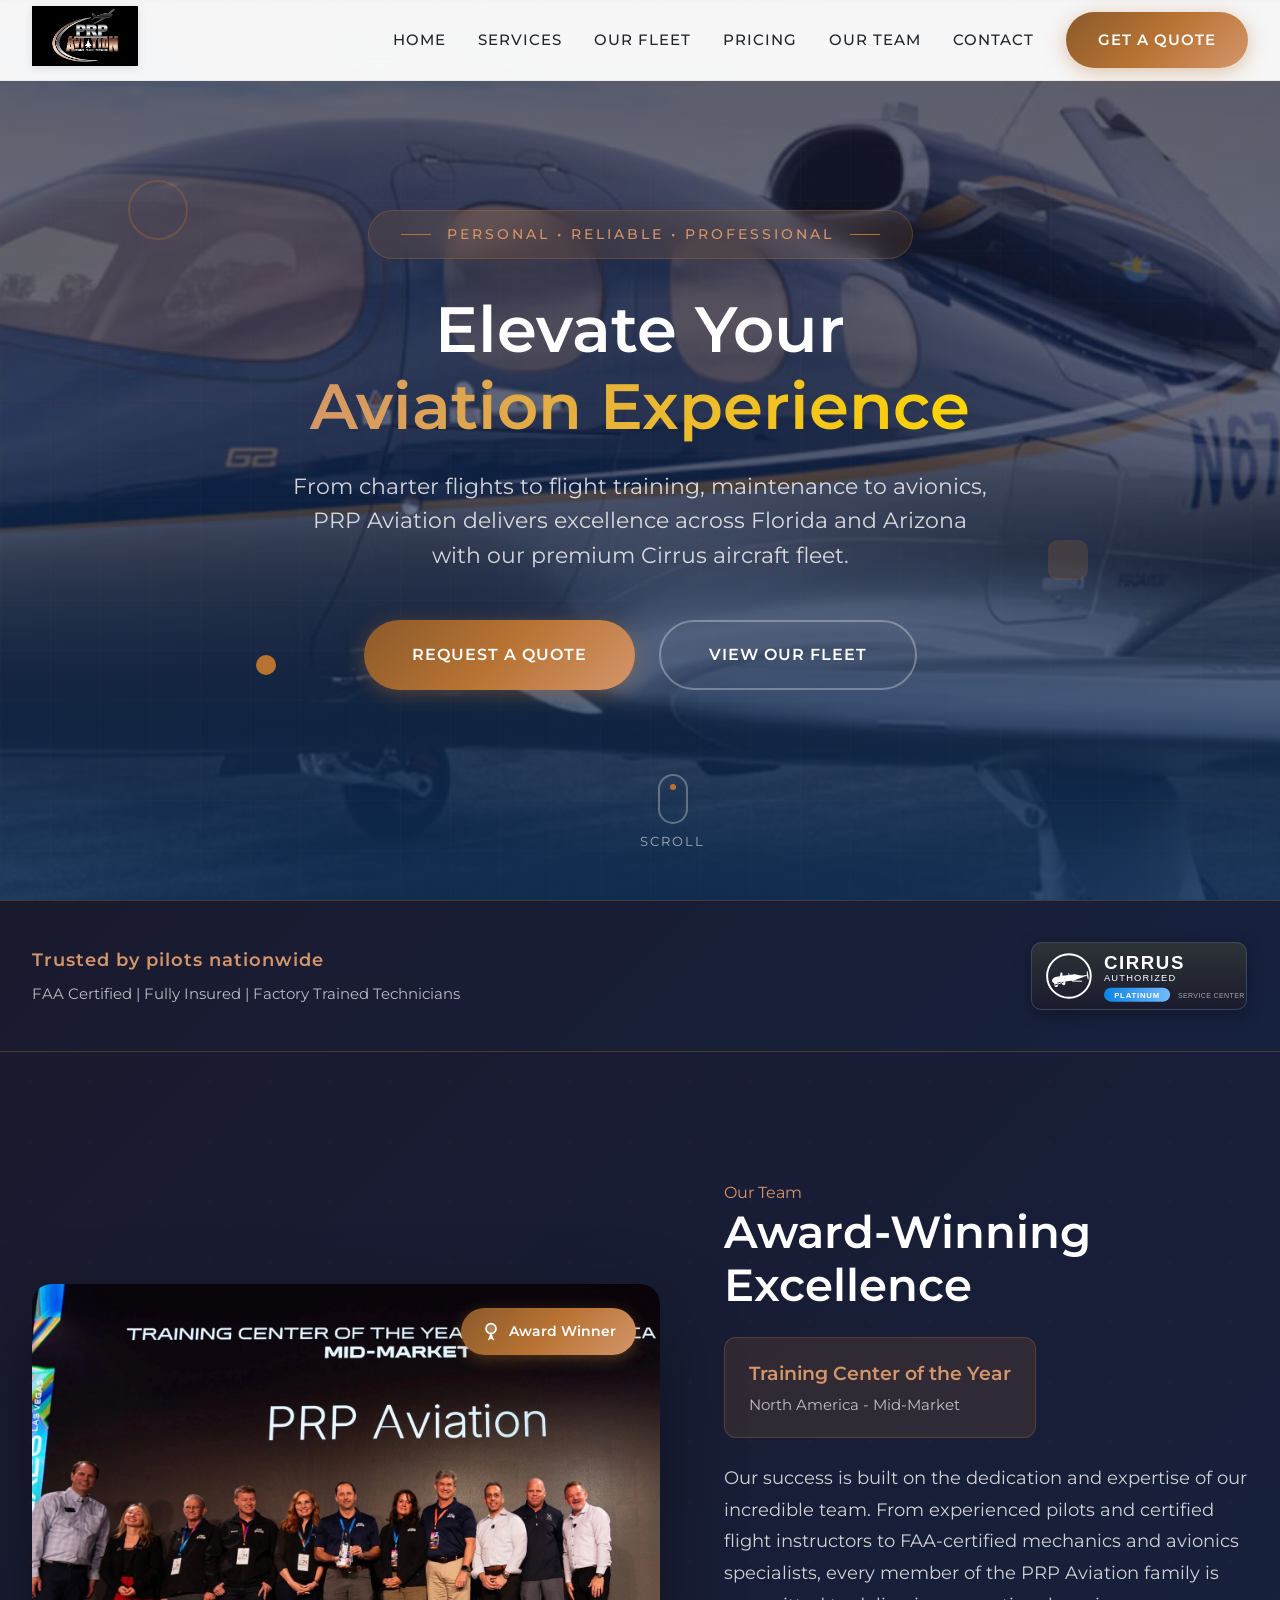
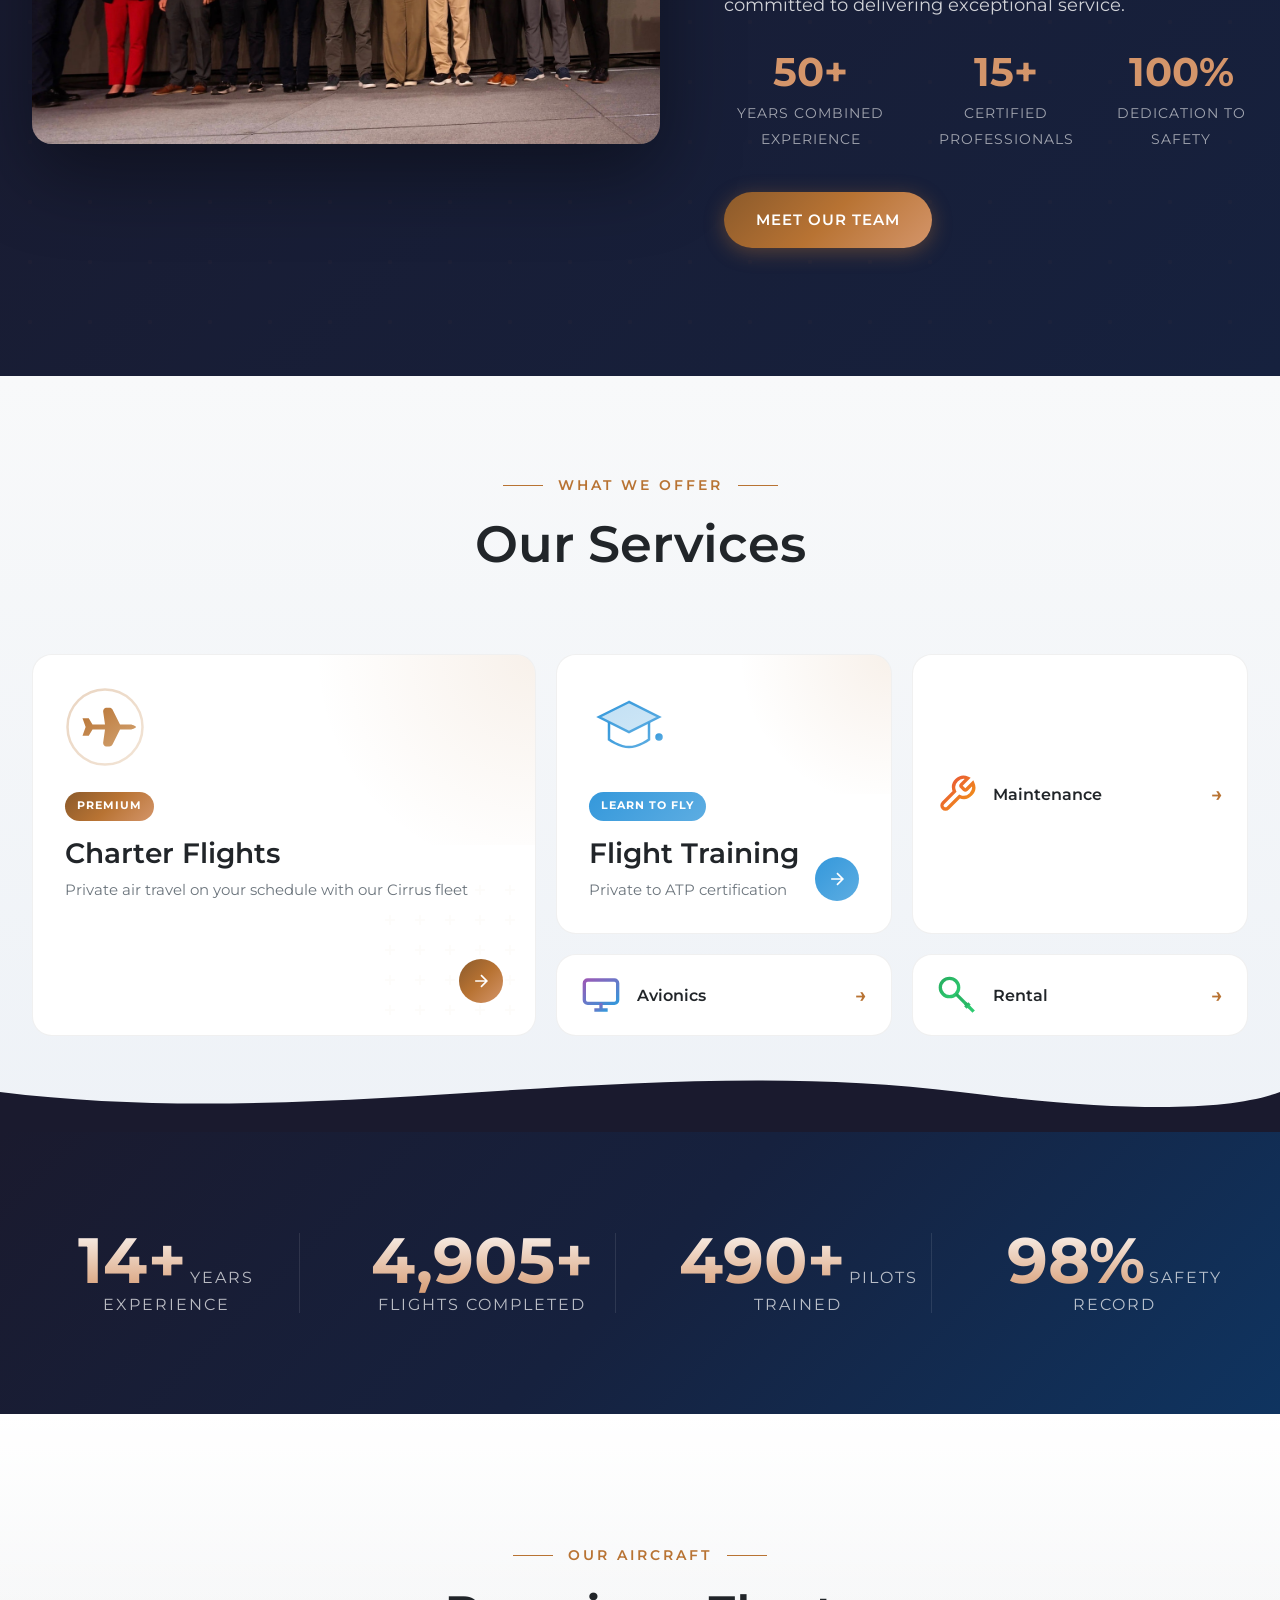
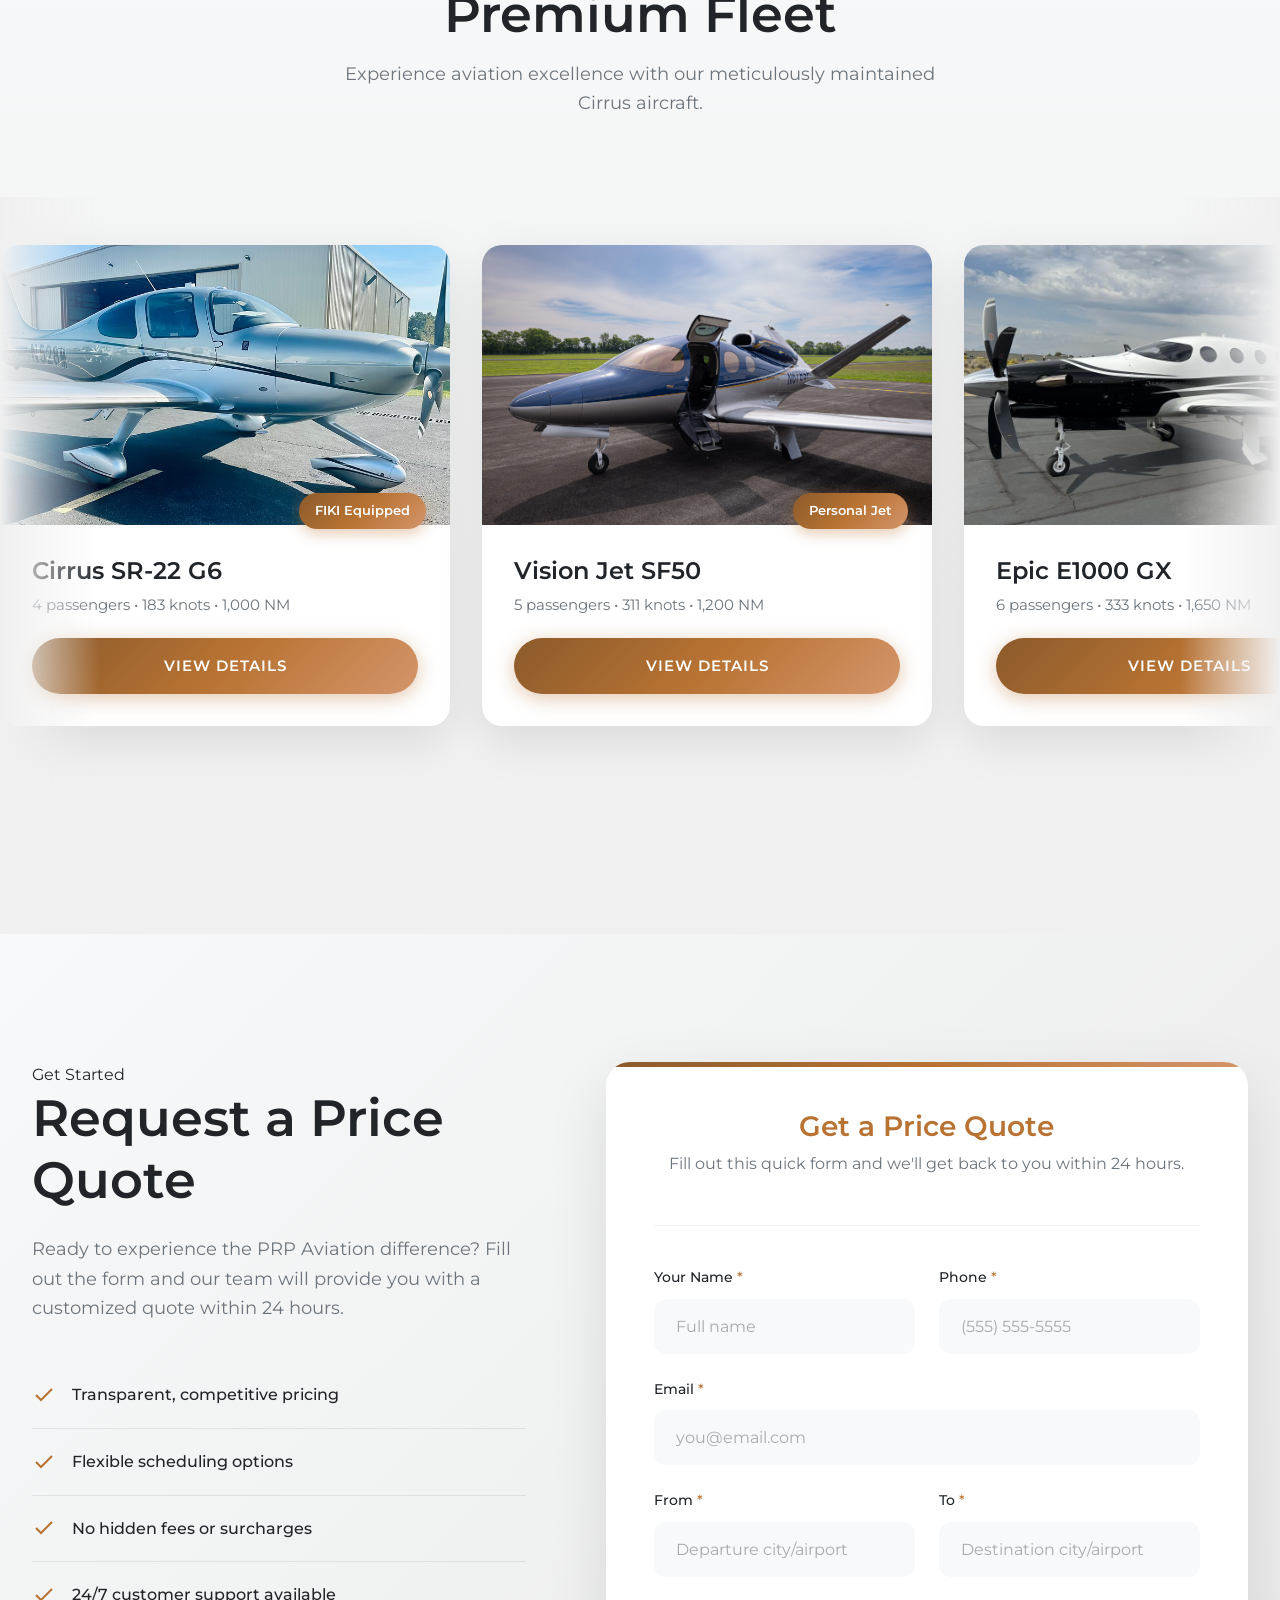
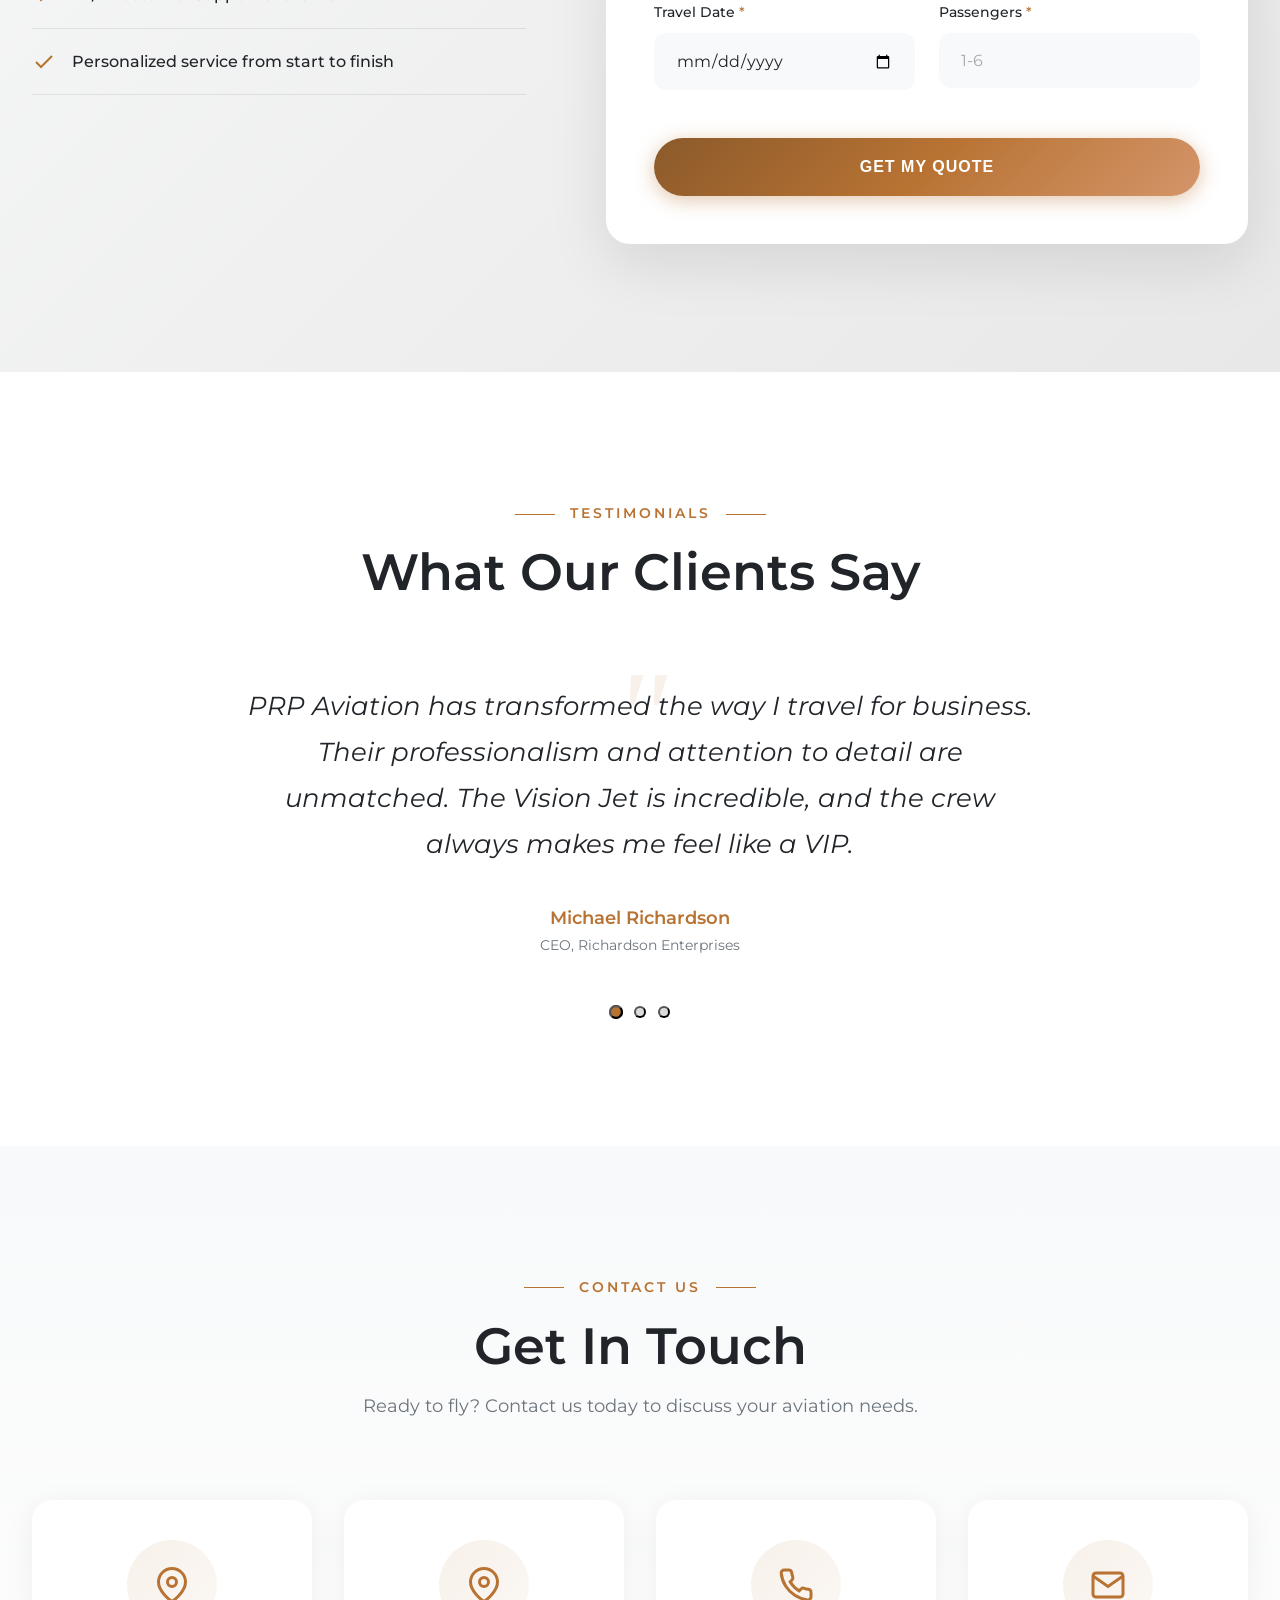
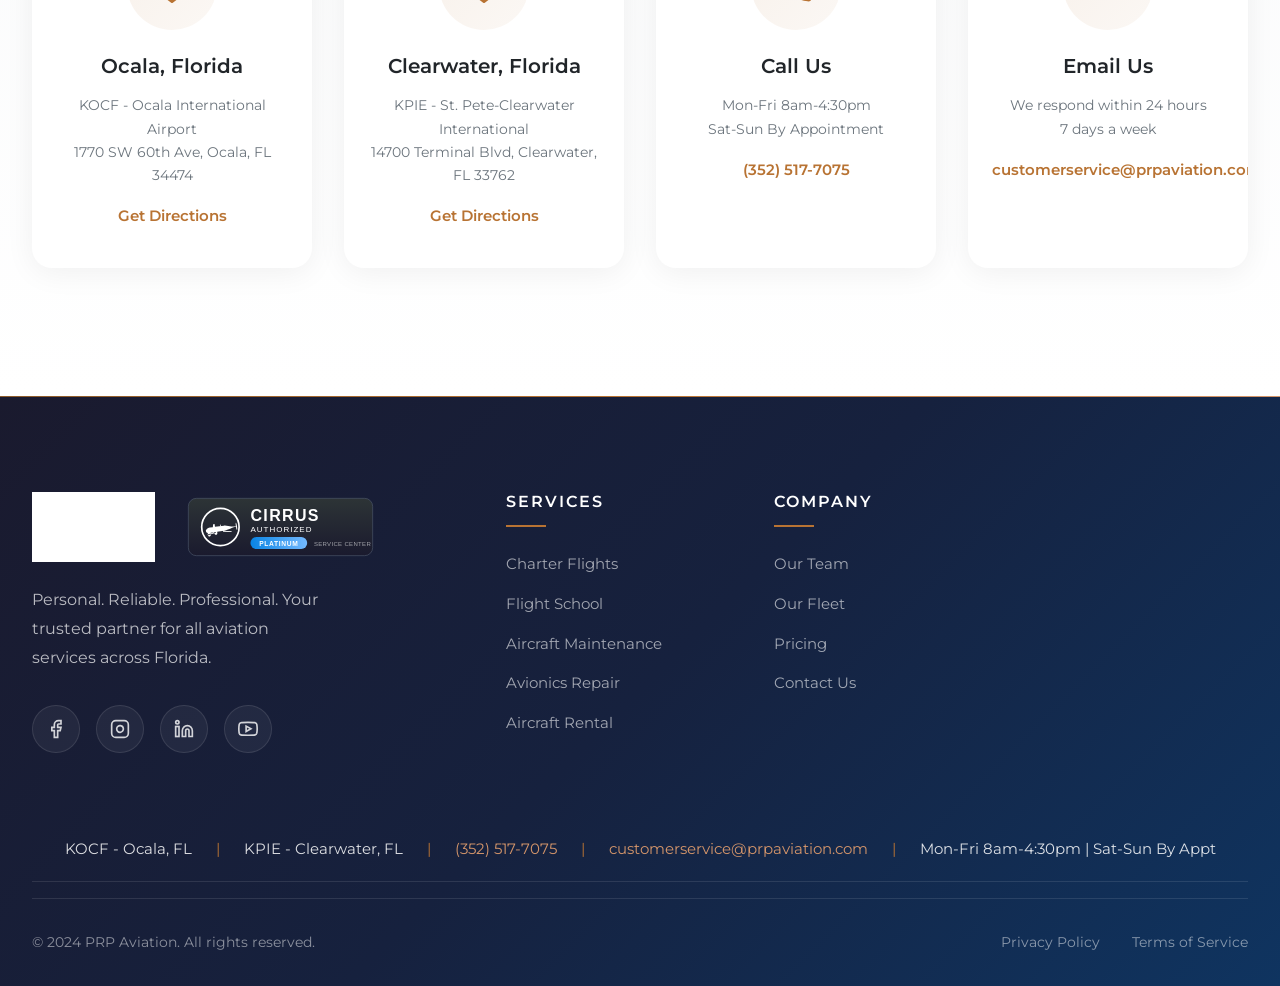
==== commit 78911b57: "Update Get In Touch section with real contact info - Added real locations: Ocala (KOCF) and Clearwat" ====
--- a/index.html
+++ b/index.html
@@ -768,31 +768,42 @@
             </div>
 
             <div class="contact-grid">
-                <div class="contact-card">
+                <div class="contact-card reveal">
                     <div class="contact-icon">
                         <svg xmlns="http://www.w3.org/2000/svg" viewBox="0 0 24 24" fill="none" stroke="currentColor" stroke-width="2">
                             <path d="M21 10c0 7-9 13-9 13s-9-6-9-13a9 9 0 0 1 18 0z"></path>
                             <circle cx="12" cy="10" r="3"></circle>
                         </svg>
                     </div>
-                    <h3>Florida - Southeast USA</h3>
-                    <p>Our flagship location serving Florida and the Southeast region.</p>
-                    <a href="tel:+1234567890">(123) 456-7890</a>
-                </div>
-
-                <div class="contact-card">
+                    <h3>Ocala, Florida</h3>
+                    <p>KOCF - Ocala International Airport<br>1770 SW 60th Ave, Ocala, FL 34474</p>
+                    <a href="https://maps.google.com/?q=1770+SW+60th+Ave+Ocala+FL+34474" target="_blank" class="contact-link">Get Directions</a>
+                </div>
+
+                <div class="contact-card reveal">
                     <div class="contact-icon">
                         <svg xmlns="http://www.w3.org/2000/svg" viewBox="0 0 24 24" fill="none" stroke="currentColor" stroke-width="2">
                             <path d="M21 10c0 7-9 13-9 13s-9-6-9-13a9 9 0 0 1 18 0z"></path>
                             <circle cx="12" cy="10" r="3"></circle>
                         </svg>
                     </div>
-                    <h3>Arizona - Southwest USA</h3>
-                    <p>Serving Arizona and the Southwest with the same excellence.</p>
-                    <a href="tel:+1234567891">(123) 456-7891</a>
-                </div>
-
-                <div class="contact-card">
+                    <h3>Clearwater, Florida</h3>
+                    <p>KPIE - St. Pete-Clearwater International<br>14700 Terminal Blvd, Clearwater, FL 33762</p>
+                    <a href="https://maps.google.com/?q=14700+Terminal+Blvd+Clearwater+FL+33762" target="_blank" class="contact-link">Get Directions</a>
+                </div>
+
+                <div class="contact-card reveal">
+                    <div class="contact-icon">
+                        <svg xmlns="http://www.w3.org/2000/svg" viewBox="0 0 24 24" fill="none" stroke="currentColor" stroke-width="2">
+                            <path d="M22 16.92v3a2 2 0 0 1-2.18 2 19.79 19.79 0 0 1-8.63-3.07 19.5 19.5 0 0 1-6-6 19.79 19.79 0 0 1-3.07-8.67A2 2 0 0 1 4.11 2h3a2 2 0 0 1 2 1.72 12.84 12.84 0 0 0 .7 2.81 2 2 0 0 1-.45 2.11L8.09 9.91a16 16 0 0 0 6 6l1.27-1.27a2 2 0 0 1 2.11-.45 12.84 12.84 0 0 0 2.81.7A2 2 0 0 1 22 16.92z"></path>
+                        </svg>
+                    </div>
+                    <h3>Call Us</h3>
+                    <p>Mon-Fri 8am-4:30pm<br>Sat-Sun By Appointment</p>
+                    <a href="tel:+13525177075" class="contact-link">(352) 517-7075</a>
+                </div>
+
+                <div class="contact-card reveal">
                     <div class="contact-icon">
                         <svg xmlns="http://www.w3.org/2000/svg" viewBox="0 0 24 24" fill="none" stroke="currentColor" stroke-width="2">
                             <path d="M4 4h16c1.1 0 2 .9 2 2v12c0 1.1-.9 2-2 2H4c-1.1 0-2-.9-2-2V6c0-1.1.9-2 2-2z"></path>
@@ -800,8 +811,8 @@
                         </svg>
                     </div>
                     <h3>Email Us</h3>
-                    <p>Send us a message anytime.</p>
-                    <a href="mailto:info@prpaviation.com">info@prpaviation.com</a>
+                    <p>We respond within 24 hours<br>7 days a week</p>
+                    <a href="mailto:customerservice@prpaviation.com" class="contact-link">customerservice@prpaviation.com</a>
                 </div>
             </div>
         </div>
--- a/css/styles.css
+++ b/css/styles.css
@@ -1745,14 +1745,14 @@
 
 .contact-grid {
     display: grid;
-    grid-template-columns: repeat(3, 1fr);
-    gap: 2.5rem;
+    grid-template-columns: repeat(4, 1fr);
+    gap: 2rem;
 }
 
 .contact-card {
     background: var(--white);
     border-radius: 20px;
-    padding: 3rem 2rem;
+    padding: 2.5rem 1.5rem;
     text-align: center;
     transition: all 0.4s cubic-bezier(0.4, 0, 0.2, 1);
     box-shadow: 0 5px 30px rgba(0,0,0,0.06);
@@ -1816,13 +1816,26 @@
 }
 
 .contact-card p {
-    margin-bottom: 0.5rem;
+    margin-bottom: 1rem;
+    font-size: 0.9rem;
+    line-height: 1.6;
+    color: var(--text-gray);
+}
+
+.contact-card a,
+.contact-card .contact-link {
+    display: inline-block;
     font-size: 0.95rem;
-}
-
-.contact-card a {
-    font-size: 1.15rem;
     font-weight: 600;
+    color: var(--copper);
+    text-decoration: none;
+    transition: all 0.3s ease;
+}
+
+.contact-card a:hover,
+.contact-card .contact-link:hover {
+    color: var(--copper-dark);
+    transform: translateX(3px);
 }
 
 /* ==================== FOOTER ==================== */
@@ -2275,7 +2288,13 @@
     }
 
     .contact-grid {
-        grid-template-columns: 1fr;
+        grid-template-columns: repeat(2, 1fr);
+    }
+
+    @media (max-width: 600px) {
+        .contact-grid {
+            grid-template-columns: 1fr;
+        }
     }
 
     .fleet-grid {
